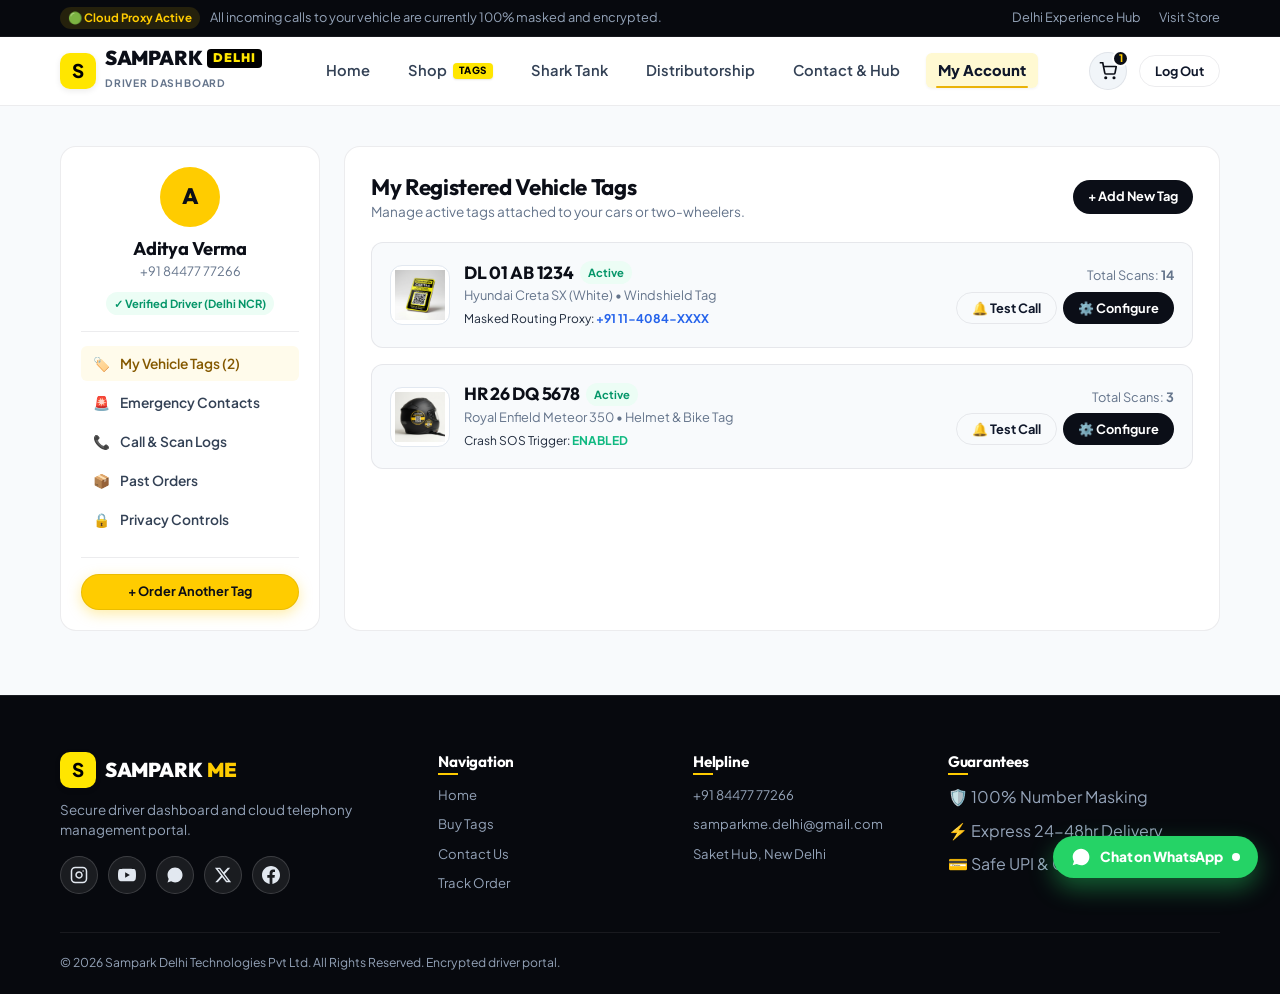
==== account.html @ 49e73c4c "Initial commit" ====
<!DOCTYPE html>
<html lang="en">
<head>
  <meta charset="UTF-8">
  <meta name="viewport" content="width=device-width, initial-scale=1.0">
  <title>Driver Dashboard & Vehicles — Sampark Delhi</title>
  <meta name="description" content="Manage your Sampark Smart Vehicle Tags, emergency SOS contacts, masked call logs, and privacy preferences.">
  <link rel="stylesheet" href="assets/css/style.css">
  <link rel="icon" href="data:image/svg+xml,<svg xmlns='http://www.w3.org/2000/svg' viewBox='0 0 24 24' fill='%23FFCC00'><path d='M12 2L2 7l10 5 10-5-10-5zM2 17l10 5 10-5M2 12l10 5 10-5'/></svg>">
</head>
<body>

  <!-- Top Announcement Bar -->
  <div class="top-announcement">
    <div class="container">
      <div style="display:flex; align-items:center; gap:10px;">
        <span class="top-announcement-pill">🟢 Cloud Proxy Active</span>
        <span>All incoming calls to your vehicle are currently 100% masked and encrypted.</span>
      </div>
      <div class="top-announcement-right">
        <a href="contact.html">Delhi Experience Hub</a>
        <a href="index.html">Visit Store</a>
      </div>
    </div>
  </div>

  <!-- Header -->
  <header class="site-header">
    <div class="container header-container">
      <a href="index.html" class="brand-logo">
        <div class="brand-logo-icon">S</div>
        <div class="brand-logo-text">
          <span class="brand-logo-name">SAMPARK<span class="logo-me-badge">DELHI</span></span>
          <span class="brand-logo-badge">Driver Dashboard</span>
        </div>
      </a>

      <!-- Consistent Navigation Menu -->
            <!-- Desktop Navigation Menu -->
      <nav class="nav-menu">
        <a href="index.html" class="nav-link">Home</a>
        <a href="shop.html" class="nav-link">Shop <span class="nav-tag-badge">TAGS</span></a>
        <a href="shark-tank.html" class="nav-link">Shark Tank</a>
        <a href="distributorship.html" class="nav-link">Distributorship</a>
        <a href="contact.html" class="nav-link">Contact & Hub</a>
        <a href="account.html" class="nav-link active">My Account</a>
      </nav>

      <div class="header-actions">
        <a href="cart.html" class="cart-icon-btn" aria-label="Shopping Cart">
          <svg width="18" height="18" viewBox="0 0 24 24" fill="none" stroke="currentColor" stroke-width="2.2">
            <circle cx="9" cy="21" r="1"></circle><circle cx="20" cy="21" r="1"></circle>
            <path d="M1 1h4l2.68 13.39a2 2 0 0 0 2 1.61h9.72a2 2 0 0 0 2-1.61L23 6H6"></path>
          </svg>
          <span class="cart-counter">0</span>
        </a>
        <button onclick="handleLogout()" class="btn btn-outline btn-sm">Log Out</button>
        <button class="mobile-toggle" aria-label="Open Mobile Menu">
          <span></span><span></span><span></span>
        </button>
      </div>
    </div>
  </header>

  <!-- Mobile Drawer -->
  <div class="mobile-drawer">
    <div class="drawer-content">
      <div class="drawer-header">
        <div class="brand-logo">
          <div class="brand-logo-icon">S</div>
          <div class="brand-logo-text"><span class="brand-logo-name">SAMPARK<span class="logo-me-badge">DELHI</span></span></div>
        </div>
        <button class="drawer-close">&times;</button>
      </div>
            <nav class="drawer-nav">
        <a href="index.html" >🏠 Home</a>
        <a href="shop.html" >🏷️ Shop Smart Tags</a>
        <a href="shark-tank.html" >🦈 Shark Tank Pitch</a>
        <a href="distributorship.html" >🤝 Distributorship (B2B)</a>
        <a href="contact.html" >📍 Contact & Hub</a>
        <a href="track-order.html" >📦 Track Your Order</a>
        <a href="account.html" class="active">👤 My Account & Tags</a>
      </nav>
    </div>
  </div>

  <!-- Dashboard Section -->
  <section class="account-section">
    <div class="container">
      <div class="account-layout-grid">

        <!-- Sidebar Navigation -->
        <aside class="account-sidebar">
          <div class="account-user-card">
            <div class="account-avatar" id="avatar-initial">A</div>
            <h3 style="font-size:1.15rem; color:var(--dark-900); margin-bottom:2px;" id="user-display-name">Aditya Verma</h3>
            <p style="font-size:0.8rem; color:#64748B; margin-bottom:8px;" id="user-display-phone">+91 84477 77266</p>
            <span class="tag-badge-pill tag-badge-active">
              ✓ Verified Driver (Delhi NCR)
            </span>
          </div>

          <div class="account-nav-list">
            <button class="account-nav-item active" onclick="switchDashboardTab('tags', this)">
              <span>🏷️</span> My Vehicle Tags (2)
            </button>
            <button class="account-nav-item" onclick="switchDashboardTab('emergency', this)">
              <span>🚨</span> Emergency Contacts
            </button>
            <button class="account-nav-item" onclick="switchDashboardTab('logs', this)">
              <span>📞</span> Call & Scan Logs
            </button>
            <button class="account-nav-item" onclick="switchDashboardTab('orders', this)">
              <span>📦</span> Past Orders
            </button>
            <button class="account-nav-item" onclick="switchDashboardTab('privacy', this)">
              <span>🔒</span> Privacy Controls
            </button>
          </div>

          <div style="margin-top:20px; padding-top:16px; border-top:1px solid var(--border-light);">
            <a href="shop.html" class="btn btn-primary btn-block btn-sm">
              + Order Another Tag
            </a>
          </div>
        </aside>

        <!-- Main Dashboard Card Area -->
        <div class="account-content-card">

          <!-- TAB 1: REGISTERED VEHICLE TAGS -->
          <div id="tab-tags" class="dashboard-tab-panel">
            <div style="display:flex; justify-content:space-between; align-items:center; margin-bottom:20px; flex-wrap:wrap; gap:10px;">
              <div>
                <h2 style="font-size:1.4rem; color:var(--dark-900);">My Registered Vehicle Tags</h2>
                <p style="font-size:0.85rem; color:var(--text-muted);">Manage active tags attached to your cars or two-wheelers.</p>
              </div>
              <a href="shop.html" class="btn btn-dark btn-sm">+ Add New Tag</a>
            </div>

            <!-- Tag Card 1 -->
            <div style="background:#F8FAFC; border:1px solid var(--border-light); border-radius:var(--radius-md); padding:18px; margin-bottom:16px; display:flex; justify-content:space-between; align-items:center; flex-wrap:wrap; gap:16px;">
              <div style="display:flex; align-items:center; gap:14px;">
                <div style="width:60px; height:60px; background:#FFFFFF; border-radius:var(--radius-md); padding:4px; border:1px solid #E2E8F0; display:flex; align-items:center; justify-content:center;">
                  <img src="assets/images/product-car.jpg" alt="Tag Thumbnail" style="max-height:100%;">
                </div>
                <div>
                  <div style="display:flex; align-items:center; gap:6px;">
                    <h3 style="font-size:1.1rem; color:var(--dark-900); font-family:var(--font-heading);" id="tag-1-plate">DL 01 AB 1234</h3>
                    <span class="tag-badge-pill tag-badge-active">Active</span>
                  </div>
                  <p style="font-size:0.8rem; color:#64748B; margin:2px 0 4px 0;">Hyundai Creta SX (White) • Windshield Tag</p>
                  <div style="font-size:0.75rem; color:#1E293B;">
                    Masked Routing Proxy: <strong style="color:#2563EB;">+91 11-4084-XXXX</strong>
                  </div>
                </div>
              </div>

              <div style="text-align:right;">
                <div style="font-size:0.8rem; color:#64748B; margin-bottom:6px;">Total Scans: <strong>14</strong></div>
                <div style="display:flex; gap:6px;">
                  <button onclick="testMaskedCall('DL 01 AB 1234')" class="btn btn-outline btn-sm">🔔 Test Call</button>
                  <button onclick="editTagMock('DL 01 AB 1234')" class="btn btn-dark btn-sm">⚙️ Configure</button>
                </div>
              </div>
            </div>

            <!-- Tag Card 2 -->
            <div style="background:#F8FAFC; border:1px solid var(--border-light); border-radius:var(--radius-md); padding:18px; display:flex; justify-content:space-between; align-items:center; flex-wrap:wrap; gap:16px;">
              <div style="display:flex; align-items:center; gap:14px;">
                <div style="width:60px; height:60px; background:#FFFFFF; border-radius:var(--radius-md); padding:4px; border:1px solid #E2E8F0; display:flex; align-items:center; justify-content:center;">
                  <img src="assets/images/product-bike.jpg" alt="Tag Thumbnail" style="max-height:100%;">
                </div>
                <div>
                  <div style="display:flex; align-items:center; gap:6px;">
                    <h3 style="font-size:1.1rem; color:var(--dark-900); font-family:var(--font-heading);">HR 26 DQ 5678</h3>
                    <span class="tag-badge-pill tag-badge-active">Active</span>
                  </div>
                  <p style="font-size:0.8rem; color:#64748B; margin:2px 0 4px 0;">Royal Enfield Meteor 350 • Helmet & Bike Tag</p>
                  <div style="font-size:0.75rem; color:#1E293B;">
                    Crash SOS Trigger: <strong style="color:#10B981;">ENABLED</strong>
                  </div>
                </div>
              </div>

              <div style="text-align:right;">
                <div style="font-size:0.8rem; color:#64748B; margin-bottom:6px;">Total Scans: <strong>3</strong></div>
                <div style="display:flex; gap:6px;">
                  <button onclick="testMaskedCall('HR 26 DQ 5678')" class="btn btn-outline btn-sm">🔔 Test Call</button>
                  <button onclick="editTagMock('HR 26 DQ 5678')" class="btn btn-dark btn-sm">⚙️ Configure</button>
                </div>
              </div>
            </div>
          </div>

          <!-- TAB 2: EMERGENCY SOS CONTACTS -->
          <div id="tab-emergency" class="dashboard-tab-panel" style="display:none;">
            <h2 style="font-size:1.4rem; color:var(--dark-900); margin-bottom:4px;">Emergency SOS Broadcast Contacts</h2>
            <p style="font-size:0.85rem; color:var(--text-muted); margin-bottom:20px;">
              When your tag is scanned during roadside emergencies or towing, these contacts will receive instant SMS & WhatsApp alerts.
            </p>

            <form onsubmit="handleSaveEmergency(event)" style="background:#F8FAFC; border:1px solid var(--border-light); border-radius:var(--radius-md); padding:20px;">
              <div class="form-grid-2">
                <div class="form-group">
                  <label>Emergency Contact 1 (Spouse / Parent)</label>
                  <input type="text" class="form-control" value="Sunita Verma (Wife)" required>
                </div>
                <div class="form-group">
                  <label>Mobile Number 1</label>
                  <input type="tel" class="form-control" value="+91 98111 22334" required>
                </div>
              </div>

              <div class="form-grid-2">
                <div class="form-group">
                  <label>Emergency Contact 2 (Sibling / Friend)</label>
                  <input type="text" class="form-control" value="Vikram Verma (Brother)">
                </div>
                <div class="form-group">
                  <label>Mobile Number 2</label>
                  <input type="tel" class="form-control" value="+91 98222 33445">
                </div>
              </div>

              <button type="submit" class="btn btn-primary btn-sm">Save Emergency Contacts</button>
            </form>
          </div>

          <!-- TAB 3: CALL & SCAN LOGS -->
          <div id="tab-logs" class="dashboard-tab-panel" style="display:none;">
            <h2 style="font-size:1.4rem; color:var(--dark-900); margin-bottom:4px;">Live Call & Parking Scan History</h2>
            <p style="font-size:0.85rem; color:var(--text-muted); margin-bottom:20px;">Audit trail of every scan made on your vehicle tags across Delhi NCR.</p>

            <div style="border:1px solid var(--border-light); border-radius:var(--radius-md); overflow-x:auto;">
              <table style="width:100%; min-width:540px; border-collapse:collapse; text-align:left; font-size:0.82rem;">
                <thead style="background:#F1F5F9; color:#475569;">
                  <tr>
                    <th style="padding:12px;">Timestamp</th>
                    <th style="padding:12px;">Vehicle</th>
                    <th style="padding:12px;">Reason</th>
                    <th style="padding:12px;">Call Routing</th>
                    <th style="padding:12px;">Status</th>
                  </tr>
                </thead>
                <tbody>
                  <tr style="border-bottom:1px solid #E2E8F0;">
                    <td style="padding:12px; font-weight:600;">Today, 11:20 AM</td>
                    <td style="padding:12px; font-weight:700; color:#D97706;">DL 01 AB 1234</td>
                    <td style="padding:12px;">Car Double Parked</td>
                    <td style="padding:12px; color:#2563EB;">Masked (1m 12s)</td>
                    <td style="padding:12px;"><span class="tag-badge-pill tag-badge-active">Answered</span></td>
                  </tr>
                  <tr style="border-bottom:1px solid #E2E8F0;">
                    <td style="padding:12px; font-weight:600;">22 Sep, 04:45 PM</td>
                    <td style="padding:12px; font-weight:700; color:#D97706;">DL 01 AB 1234</td>
                    <td style="padding:12px;">Headlights Left On</td>
                    <td style="padding:12px; color:#2563EB;">WhatsApp Alert</td>
                    <td style="padding:12px;"><span class="tag-badge-pill tag-badge-active">Delivered</span></td>
                  </tr>
                  <tr>
                    <td style="padding:12px; font-weight:600;">18 Sep, 02:10 PM</td>
                    <td style="padding:12px; font-weight:700; color:#D97706;">HR 26 DQ 5678</td>
                    <td style="padding:12px;">General Inquiry</td>
                    <td style="padding:12px; color:#2563EB;">Masked (42s)</td>
                    <td style="padding:12px;"><span class="tag-badge-pill tag-badge-active">Answered</span></td>
                  </tr>
                </tbody>
              </table>
            </div>
          </div>

          <!-- TAB 4: PAST ORDERS -->
          <div id="tab-orders" class="dashboard-tab-panel" style="display:none;">
            <h2 style="font-size:1.4rem; color:var(--dark-900); margin-bottom:4px;">Your Tag Orders</h2>
            <p style="font-size:0.85rem; color:var(--text-muted); margin-bottom:20px;">Track shipments and download tax invoices.</p>

            <div style="background:#F8FAFC; border:1px solid var(--border-light); border-radius:var(--radius-md); padding:16px; display:flex; justify-content:space-between; align-items:center; flex-wrap:wrap; gap:12px;">
              <div>
                <span class="tag-badge-pill tag-badge-active">Delivered</span>
                <h4 style="font-size:1rem; color:var(--dark-900); margin:3px 0;">Order #SMP-519284</h4>
                <p style="font-size:0.8rem; color:#64748B; margin-bottom:0;">1 × Sampark Smart Car Tag (DL 01 AB 1234) • Total: ₹199</p>
              </div>
              <div style="display:flex; gap:8px;">
                <a href="track-order.html?orderId=SMP-519284" class="btn btn-outline btn-sm">Track Again</a>
                <button onclick="window.SamparkApp.showToastMessage('Invoice downloading...')" class="btn btn-dark btn-sm">PDF Invoice</button>
              </div>
            </div>
          </div>

          <!-- TAB 5: PRIVACY CONTROLS -->
          <div id="tab-privacy" class="dashboard-tab-panel" style="display:none;">
            <h2 style="font-size:1.4rem; color:var(--dark-900); margin-bottom:4px;">Driver Privacy & Do Not Disturb Controls</h2>
            <p style="font-size:0.85rem; color:var(--text-muted); margin-bottom:20px;">Configure how callers reach you and protect your personal hours.</p>

            <div style="display:flex; flex-direction:column; gap:14px;">
              <div style="display:flex; justify-content:space-between; align-items:center; padding:14px; background:#F8FAFC; border-radius:var(--radius-md); border:1px solid var(--border-light);">
                <div>
                  <strong style="color:var(--dark-900); font-size:0.88rem;">100% Masked Audio Calling</strong>
                  <div style="font-size:0.78rem; color:#64748B;">Route calls through Sampark Delhi virtual proxy number.</div>
                </div>
                <input type="checkbox" checked style="width:18px; height:18px; accent-color:var(--primary);">
              </div>

              <div style="display:flex; justify-content:space-between; align-items:center; padding:14px; background:#F8FAFC; border-radius:var(--radius-md); border:1px solid var(--border-light);">
                <div>
                  <strong style="color:var(--dark-900); font-size:0.88rem;">Instant WhatsApp Push Notifications</strong>
                  <div style="font-size:0.78rem; color:#64748B;">Send WhatsApp text with parking location when tag is scanned.</div>
                </div>
                <input type="checkbox" checked style="width:18px; height:18px; accent-color:var(--primary);">
              </div>

              <div style="display:flex; justify-content:space-between; align-items:center; padding:14px; background:#F8FAFC; border-radius:var(--radius-md); border:1px solid var(--border-light);">
                <div>
                  <strong style="color:var(--dark-900); font-size:0.88rem;">Night Mode DND (11:00 PM – 06:00 AM)</strong>
                  <div style="font-size:0.78rem; color:#64748B;">Only allow Emergency SOS triggers during late night hours.</div>
                </div>
                <input type="checkbox" checked style="width:18px; height:18px; accent-color:var(--primary);">
              </div>
            </div>

            <button onclick="window.SamparkApp.showToastMessage('Privacy preferences updated successfully!')" class="btn btn-primary btn-sm" style="margin-top:16px;">
              Save Privacy Preferences
            </button>
          </div>

        </div>

      </div>
    </div>
  </section>

  <!-- Footer -->
  <footer class="site-footer">
    <div class="container">
      <div class="footer-top-grid">
        <div class="footer-brand">
          <a href="index.html" class="brand-logo" style="margin-bottom: 12px;">
            <div class="brand-logo-icon">S</div>
            <div class="brand-logo-text"><span class="brand-logo-name" style="color: #FFF;">SAMPARK<span style="color:var(--primary);">ME</span></span></div>
          </a>
          <p>Secure driver dashboard and cloud telephony management portal.</p>
          <div class="footer-social-links" style="margin-top:14px;">
            <a href="https://instagram.com" target="_blank" rel="noopener" class="social-btn instagram" aria-label="Instagram">
              <svg viewBox="0 0 24 24" fill="none" stroke="currentColor" stroke-width="2" stroke-linecap="round" stroke-linejoin="round"><rect x="2" y="2" width="20" height="20" rx="5" ry="5"></rect><path d="M16 11.37A4 4 0 1 1 12.63 8 4 4 0 0 1 16 11.37z"></path><line x1="17.5" y1="6.5" x2="17.51" y2="6.5"></line></svg>
            </a>
            <a href="https://youtube.com" target="_blank" rel="noopener" class="social-btn youtube" aria-label="YouTube">
              <svg viewBox="0 0 24 24" fill="currentColor"><path d="M23.498 6.186a3.016 3.016 0 0 0-2.122-2.136C19.505 3.545 12 3.545 12 3.545s-7.505 0-9.377.505A3.017 3.017 0 0 0 .502 6.186C0 8.07 0 12 0 12s0 3.93.502 5.814a3.016 3.016 0 0 0 2.122 2.136c1.871.505 9.376.505 9.376.505s7.505 0 9.377-.505a3.015 3.015 0 0 0 2.122-2.136C24 15.93 24 12 24 12s0-3.93-.502-5.814zM9.545 15.568V8.432L15.818 12l-6.273 3.568z"/></svg>
            </a>
            <a href="https://wa.me/918447777266" target="_blank" rel="noopener" class="social-btn whatsapp" aria-label="WhatsApp">
              <svg viewBox="0 0 24 24" fill="currentColor"><path d="M17.472 14.382c-.301-.15-1.78-.879-2.056-.98-.275-.1-.475-.15-.675.15-.199.3-.774.98-.949 1.18-.175.2-.349.225-.65.075-.301-.15-1.272-.469-2.423-1.496-.895-.798-1.5-1.784-1.675-2.084-.175-.3-.019-.462.131-.611.136-.134.301-.35.451-.525.15-.175.2-.3.3-.5.1-.2.05-.375-.025-.525-.075-.15-.675-1.628-.925-2.228-.243-.585-.49-.505-.675-.515-.175-.01-.375-.01-.575-.01s-.525.075-.8.375c-.275.3-1.05 1.025-1.05 2.5s1.075 2.899 1.225 3.1c.15.2 2.115 3.23 5.124 4.53.716.31 1.275.495 1.71.634.719.229 1.373.197 1.89.12.576-.086 1.78-.727 2.03-1.428.25-.7.25-1.302.175-1.428-.075-.126-.275-.201-.576-.351zM12.04 2C6.516 2 2.028 6.488 2.028 12.012c0 1.954.56 3.784 1.536 5.334L2 22l4.81-1.523c1.488.887 3.226 1.385 5.23 1.385 5.524 0 10.012-4.488 10.012-10.012S17.564 2 12.04 2z"/></svg>
            </a>
            <a href="https://twitter.com" target="_blank" rel="noopener" class="social-btn twitter" aria-label="X (Twitter)">
              <svg viewBox="0 0 24 24" fill="currentColor"><path d="M18.244 2.25h3.308l-7.227 8.26 8.502 11.24H16.17l-5.214-6.817L4.99 21.75H1.68l7.73-8.835L1.254 2.25H8.08l4.713 6.231zm-1.161 17.52h1.833L7.084 4.126H5.117z"/></svg>
            </a>
            <a href="https://facebook.com" target="_blank" rel="noopener" class="social-btn facebook" aria-label="Facebook">
              <svg viewBox="0 0 24 24" fill="currentColor"><path d="M24 12.073c0-6.627-5.373-12-12-12s-12 5.373-12 12c0 5.99 4.388 10.954 10.125 11.854v-8.385H7.078v-3.47h3.047V9.43c0-3.007 1.792-4.669 4.533-4.669 1.312 0 2.686.235 2.686.235v2.953H15.83c-1.491 0-1.956.925-1.956 1.874v2.25h3.328l-.532 3.47h-2.796v8.385C19.612 23.027 24 18.062 24 12.073z"/></svg>
            </a>
          </div>
        </div>
        <div class="footer-col">
          <h4>Navigation</h4>
          <div class="footer-links-list">
            <a href="index.html">Home</a>
            <a href="shop.html">Buy Tags</a>
            <a href="contact.html">Contact Us</a>
            <a href="track-order.html">Track Order</a>
          </div>
        </div>
        <div class="footer-col">
          <h4>Helpline</h4>
          <div class="footer-links-list">
            <a href="tel:+918447777266">+91 84477 77266</a>
            <a href="mailto:samparkme.delhi@gmail.com">samparkme.delhi@gmail.com</a>
            <a href="contact.html">Saket Hub, New Delhi</a>
          </div>
        </div>
        <div class="footer-col">
          <h4>Guarantees</h4>
          <div class="footer-links-list">
            <span>🛡️ 100% Number Masking</span>
            <span>⚡ Express 24-48hr Delivery</span>
            <span>💳 Safe UPI & Card Payments</span>
          </div>
        </div>
      </div>
      <div class="footer-bottom-bar">
        <div>© 2026 Sampark Delhi Technologies Pvt Ltd. All Rights Reserved. Encrypted driver portal.</div>
      </div>
    </div>
  </footer>

    <!-- Fixed Floating Chat on WhatsApp Widget -->
  <a href="https://wa.me/918447777266?text=Hello%20Sampark%20Delhi%2C%20I%20need%20help%20with%20my%20order"
     target="_blank" rel="noopener noreferrer" class="floating-whatsapp" id="floating-whatsapp-btn" aria-label="Chat on WhatsApp">
    <svg viewBox="0 0 24 24"><path d="M12.04 2C6.516 2 2.028 6.488 2.028 12.012c0 1.954.56 3.784 1.536 5.334L2 22l4.81-1.523c1.488.887 3.226 1.385 5.23 1.385 5.524 0 10.012-4.488 10.012-10.012S17.564 2 12.04 2zm5.432 12.382c-.301-.15-1.78-.879-2.056-.98-.275-.1-.475-.15-.675.15-.199.3-.774.98-.949 1.18-.175.2-.349.225-.65.075-.301-.15-1.272-.469-2.423-1.496-.895-.798-1.5-1.784-1.675-2.084-.175-.3-.019-.462.131-.611.136-.134.301-.35.451-.525.15-.175.2-.3.3-.5.1-.2.05-.375-.025-.525-.075-.15-.675-1.628-.925-2.228-.243-.585-.49-.505-.675-.515-.175-.01-.375-.01-.575-.01s-.525.075-.8.375c-.275.3-1.05 1.025-1.05 2.5s1.075 2.899 1.225 3.1c.15.2 2.115 3.23 5.124 4.53.716.31 1.275.495 1.71.634.719.229 1.373.197 1.89.12.576-.086 1.78-.727 2.03-1.428.25-.7.25-1.302.175-1.428-.075-.126-.275-.201-.576-.351z"/></svg>
    <span class="whatsapp-text">Chat on WhatsApp</span>
    <span class="whatsapp-pulse"></span>
  </a>

  <div class="toast-container"></div>
  <script src="assets/js/main.js"></script>

  <script>
    function switchDashboardTab(tabId, btn) {
      document.querySelectorAll('.dashboard-tab-panel').forEach(p => p.style.display = 'none');
      document.querySelectorAll('.account-nav-item').forEach(b => b.classList.remove('active'));

      const target = document.getElementById(`tab-${tabId}`);
      if (target) target.style.display = 'block';
      if (btn) btn.classList.add('active');
    }

    function testMaskedCall(plate) {
      window.SamparkApp.showToastMessage(`📞 Initiating test masked proxy call for ${plate}...`);
    }

    function editTagMock(plate) {
      window.SamparkApp.showToastMessage(`⚙️ Opened settings for ${plate}`);
    }

    function handleSaveEmergency(e) {
      e.preventDefault();
      window.SamparkApp.showToastMessage('Emergency SOS contacts updated!');
    }

    function handleLogout() {
      localStorage.removeItem('sampark_user');
      window.SamparkApp.showToastMessage('Logged out successfully. Redirecting to Login...');
      setTimeout(() => window.location.href = 'login.html', 800);
    }

    document.addEventListener('DOMContentLoaded', () => {
      const user = JSON.parse(localStorage.getItem('sampark_user') || 'null');
      if (user) {
        if (user.name) {
          document.getElementById('user-display-name').textContent = user.name;
          document.getElementById('avatar-initial').textContent = user.name.charAt(0).toUpperCase();
        }
        if (user.phone) {
          document.getElementById('user-display-phone').textContent = user.phone;
        }
        if (user.vehicle) {
          const p = document.getElementById('tag-1-plate');
          if (p) p.textContent = user.vehicle;
        }
      }
    });
  </script>
</body>
</html>
---- assets/css/style.css ----
/* ==========================================================================
   SAMPARK ME DELHI - ULTRA-PREMIUM REFINED DESIGN SYSTEM & STYLESHEET
   100% Responsive, Dual-Direction Marquee, Crisp Mobile Header & White Auth
   ========================================================================== */

@import url('https://fonts.googleapis.com/css2?family=Outfit:wght@400;500;600;700;800;900&family=Plus+Jakarta+Sans:wght@300;400;500;600;700;800&display=swap');

:root {
  /* Brand Colors */
  --primary: #FFCC00;
  --primary-hover: #EAB308;
  --primary-light: #FFFBEB;
  --primary-glow: rgba(255, 204, 0, 0.28);

  --dark-950: #07090E;
  --dark-900: #0B0E17;
  --dark-800: #131826;
  --dark-700: #1E2638;
  --dark-600: #2B354C;

  --light-bg: #F8FAFC;
  --light-card: #FFFFFF;
  --light-subtle: #F1F5F9;

  --text-main: #0F172A;
  --text-muted: #64748B;
  --text-light: #94A3B8;
  --text-white: #FFFFFF;

  --accent-green: #10B981;
  --accent-green-bg: #ECFDF5;
  --accent-red: #EF4444;
  --accent-blue: #2563EB;

  /* Borders & Shadows */
  --border-light: rgba(15, 23, 42, 0.08);
  --border-dark: rgba(255, 255, 255, 0.09);
  --border-accent: rgba(255, 204, 0, 0.35);

  --shadow-sm: 0 1px 3px rgba(15, 23, 42, 0.06), 0 1px 2px rgba(15, 23, 42, 0.04);
  --shadow-md: 0 4px 16px -2px rgba(15, 23, 42, 0.08);
  --shadow-lg: 0 12px 28px -4px rgba(15, 23, 42, 0.1);
  --shadow-xl: 0 20px 40px -6px rgba(15, 23, 42, 0.14);

  /* Radius */
  --radius-sm: 6px;
  --radius-md: 12px;
  --radius-lg: 16px;
  --radius-xl: 22px;
  --radius-pill: 9999px;

  --font-heading: 'Outfit', -apple-system, BlinkMacSystemFont, sans-serif;
  --font-body: 'Plus Jakarta Sans', -apple-system, BlinkMacSystemFont, sans-serif;
}

/* Base Reset */
*,
*::before,
*::after {
  margin: 0;
  padding: 0;
  box-sizing: border-box;
}

html {
  scroll-behavior: smooth;
  font-size: 16px;
  -webkit-text-size-adjust: 100%;
}

body {
  font-family: var(--font-body);
  background-color: var(--light-bg);
  color: var(--text-main);
  line-height: 1.55;
  overflow-x: hidden;
  -webkit-font-smoothing: antialiased;
}

img {
  max-width: 100%;
  height: auto;
  display: block;
}

a {
  text-decoration: none;
  color: inherit;
  transition: all 0.2s ease;
}

button,
input,
select,
textarea {
  font-family: inherit;
  font-size: inherit;
  border: none;
  outline: none;
}

button {
  cursor: pointer;
  background: none;
}

/* Layout Containers */
.container {
  width: 100%;
  max-width: 1200px;
  margin: 0 auto;
  padding: 0 20px;
}

/* Typography */
h1,
h2,
h3,
h4,
h5,
h6 {
  font-family: var(--font-heading);
  font-weight: 700;
  line-height: 1.25;
  color: var(--text-main);
  letter-spacing: -0.015em;
}

/* Ensure headings on dark backgrounds are always crisp white */
.shop-hero h1,
.shop-hero h2,
.shop-hero h3,
.shark-hero-header h1,
.shark-hero-header h2,
.shark-hero-header h3,
.hero-slider-section h1,
.hero-slider-section h2,
.hero-slider-section h3,
.site-footer h1,
.site-footer h2,
.site-footer h3,
.site-footer h4,
.dark-section h1,
.dark-section h2,
.dark-section h3 {
  color: #FFFFFF !important;
}

.shop-hero p,
.shark-hero-header p,
.hero-slider-section p {
  color: #CBD5E1 !important;
}

.section-tag {
  display: inline-flex;
  align-items: center;
  gap: 6px;
  background: var(--primary-light);
  color: #855900;
  font-size: 0.78rem;
  font-weight: 700;
  letter-spacing: 0.04em;
  text-transform: uppercase;
  padding: 4px 12px;
  border-radius: var(--radius-pill);
  border: 1px solid rgba(255, 204, 0, 0.4);
  margin-bottom: 12px;
}

.section-tag.dark {
  background: rgba(255, 204, 0, 0.12);
  color: var(--primary);
  border-color: rgba(255, 204, 0, 0.3);
}

.section-header {
  text-align: center;
  max-width: 680px;
  margin: 0 auto 38px auto;
}

.section-header h2 {
  font-size: clamp(1.75rem, 2.8vw, 2.35rem);
  font-weight: 800;
  margin-bottom: 10px;
}

.section-header p {
  color: var(--text-muted);
  font-size: 0.98rem;
  line-height: 1.55;
}

/* Buttons */
.btn {
  display: inline-flex;
  align-items: center;
  justify-content: center;
  gap: 8px;
  padding: 11px 22px;
  font-weight: 700;
  font-size: 0.9rem;
  border-radius: var(--radius-pill);
  transition: all 0.2s ease;
  white-space: nowrap;
}

.btn-primary {
  background: var(--primary);
  color: #0B0E17;
  border: 1px solid rgba(0, 0, 0, 0.08);
  box-shadow: 0 4px 14px rgba(255, 204, 0, 0.35);
}

.btn-primary:hover {
  background: var(--primary-hover);
  transform: translateY(-2px);
  box-shadow: 0 6px 18px rgba(255, 204, 0, 0.5);
}

.btn-dark {
  background: var(--dark-900);
  color: #FFFFFF;
}

.btn-dark:hover {
  background: var(--dark-800);
  transform: translateY(-2px);
}

.btn-outline {
  background: transparent;
  color: var(--text-main);
  border: 1.5px solid var(--border-light);
}

.btn-outline:hover {
  border-color: var(--text-main);
  background: rgba(0, 0, 0, 0.04);
}

.btn-outline-white {
  background: rgba(255, 255, 255, 0.08);
  color: #FFFFFF;
  border: 1.5px solid rgba(255, 255, 255, 0.25);
  backdrop-filter: blur(8px);
}

.btn-outline-white:hover {
  background: rgba(255, 255, 255, 0.16);
  border-color: #FFFFFF;
}

.btn-sm {
  padding: 7px 15px;
  font-size: 0.8rem;
}

.btn-lg {
  padding: 13px 28px;
  font-size: 0.98rem;
}

.btn-block {
  width: 100%;
}

/* ==========================================================================
   TOP ANNOUNCEMENT BAR
   ========================================================================== */
.top-announcement {
  background: var(--dark-950);
  color: #94A3B8;
  font-size: 0.8rem;
  padding: 7px 16px;
  border-bottom: 1px solid rgba(255, 255, 255, 0.06);
}

.top-announcement .container {
  display: flex;
  align-items: center;
  justify-content: space-between;
}

.top-announcement-pill {
  display: inline-flex;
  align-items: center;
  gap: 5px;
  background: rgba(255, 204, 0, 0.12);
  color: var(--primary);
  font-weight: 700;
  padding: 2px 8px;
  border-radius: var(--radius-pill);
  font-size: 0.72rem;
}

.top-announcement-right {
  display: flex;
  align-items: center;
  gap: 18px;
}

.top-announcement-right a:hover {
  color: var(--primary);
}

/* ==========================================================================
   SITE HEADER & NAVIGATION
   ========================================================================== */
.site-header {
  position: sticky;
  top: 0;
  z-index: 1000;
  background: rgba(255, 255, 255, 0.96);
  backdrop-filter: blur(14px);
  -webkit-backdrop-filter: blur(14px);
  border-bottom: 1px solid var(--border-light);
}

.header-container {
  display: flex;
  align-items: center;
  justify-content: space-between;
  height: 68px;
}

.brand-logo {
  display: flex;
  align-items: center;
  gap: 9px;
  flex-shrink: 0;
}

.brand-logo-icon {
  width: 36px;
  height: 36px;
  background: #FFE600;
  border: none;
  border-radius: 10px;
  display: flex;
  align-items: center;
  justify-content: center;
  color: #000000;
  font-weight: 900;
  font-size: 1.18rem;
  box-shadow: 0 2px 6px rgba(0, 0, 0, 0.08);
  transition: transform 0.2s ease;
}

.brand-logo:hover .brand-logo-icon {
  transform: scale(1.06);
}

.brand-logo-name {
  font-family: var(--font-heading);
  font-size: 1.25rem;
  font-weight: 900;
  color: var(--dark-900);
  line-height: 1.1;
  letter-spacing: -0.02em;
  display: flex;
  align-items: center;
  gap: 5px;
}

.brand-logo-name .logo-me-badge {
  background: #000000;
  color: #FFE600;
  font-size: 0.62em;
  font-weight: 900;
  letter-spacing: 0.08em;
  text-transform: uppercase;
  padding: 2px 6px;
  border-radius: 4px;
  line-height: 1.2;
}

footer .brand-logo-name .logo-me-badge,
.footer-brand .logo-me-badge {
  background: rgba(255, 255, 255, 0.15);
  color: #FFE600;
}

.brand-logo-badge {
  font-size: 0.64rem;
  font-weight: 700;
  letter-spacing: 0.08em;
  text-transform: uppercase;
  color: var(--text-muted);
}

/* Nav Menu */
.nav-menu {
  display: flex;
  align-items: center;
  gap: 14px;
}

.nav-link {
  font-size: 0.92rem;
  font-weight: 600;
  color: #334155;
  padding: 6px 12px;
  border-radius: 6px;
  position: relative;
  transition: all 0.2s ease;
  display: inline-flex;
  align-items: center;
  gap: 6px;
  text-decoration: none;
}

.nav-link:hover {
  color: #0F172A;
  background: rgba(15, 23, 42, 0.05);
}

.nav-link.active {
  color: #0F172A;
  font-weight: 800;
  background: #FFF9D2;
  box-shadow: 0 1px 3px rgba(0, 0, 0, 0.05);
}

.nav-link.active::after {
  content: '';
  position: absolute;
  bottom: 0;
  left: 10px;
  right: 10px;
  height: 2.5px;
  background: #EAB308;
  border-radius: 2px;
}

.nav-tag-badge {
  font-size: 0.62rem;
  font-weight: 900;
  letter-spacing: 0.05em;
  background: #FFE600;
  color: #000000;
  padding: 2px 6px;
  border-radius: 4px;
  box-shadow: 0 1px 2px rgba(0, 0, 0, 0.1);
  display: inline-block;
  line-height: 1.2;
}

.header-actions {
  display: flex;
  align-items: center;
  gap: 12px;
  flex-shrink: 0;
}

.cart-icon-btn {
  position: relative;
  width: 38px;
  height: 38px;
  border-radius: 50%;
  background: var(--light-subtle);
  border: 1px solid var(--border-light);
  display: flex;
  align-items: center;
  justify-content: center;
  color: var(--dark-900);
  transition: all 0.2s ease;
  flex-shrink: 0;
}

.cart-icon-btn:hover {
  background: #E2E8F0;
  transform: translateY(-1px);
}

.cart-counter {
  position: absolute;
  top: -3px;
  right: -3px;
  background: var(--dark-900);
  color: var(--primary);
  font-size: 0.65rem;
  font-weight: 800;
  width: 17px;
  height: 17px;
  border-radius: 50%;
  display: flex;
  align-items: center;
  justify-content: center;
  border: 2px solid #FFFFFF;
}

.header-cta-btn {
  background: var(--primary);
  color: var(--dark-900);
  font-weight: 800;
  font-size: 0.82rem;
  padding: 8px 16px;
  border-radius: var(--radius-pill);
  box-shadow: 0 3px 10px rgba(255, 204, 0, 0.35);
  display: inline-flex;
  align-items: center;
  gap: 6px;
  white-space: nowrap;
}

.header-cta-btn:hover {
  background: var(--primary-hover);
  transform: translateY(-1px);
}

.mobile-toggle {
  display: none;
  width: 38px;
  height: 38px;
  border-radius: 9px;
  background: var(--light-subtle);
  border: 1px solid var(--border-light);
  align-items: center;
  justify-content: center;
  flex-direction: column;
  gap: 4px;
  flex-shrink: 0;
}

.mobile-toggle span {
  width: 18px;
  height: 2px;
  background: var(--dark-900);
  border-radius: 2px;
}

/* Mobile Drawer */
.mobile-drawer {
  position: fixed;
  inset: 0;
  background: rgba(7, 9, 14, 0.7);
  backdrop-filter: blur(8px);
  z-index: 2000;
  opacity: 0;
  visibility: hidden;
  transition: all 0.25s ease;
}

.mobile-drawer.open {
  opacity: 1;
  visibility: visible;
}

.drawer-content {
  position: absolute;
  top: 0;
  right: 0;
  width: 82%;
  max-width: 320px;
  height: 100%;
  background: #FFFFFF;
  display: flex;
  flex-direction: column;
  padding: 22px;
  transform: translateX(100%);
  transition: transform 0.3s cubic-bezier(0.16, 1, 0.3, 1);
  overflow-y: auto;
}

.mobile-drawer.open .drawer-content {
  transform: translateX(0);
}

.drawer-header {
  display: flex;
  align-items: center;
  justify-content: space-between;
  padding-bottom: 16px;
  border-bottom: 1px solid var(--border-light);
  margin-bottom: 16px;
}

.drawer-close {
  width: 34px;
  height: 34px;
  border-radius: 50%;
  background: var(--light-subtle);
  display: flex;
  align-items: center;
  justify-content: center;
  font-size: 1.15rem;
}

.drawer-nav {
  display: flex;
  flex-direction: column;
  gap: 8px;
  margin-bottom: 24px;
}

.drawer-nav a {
  display: flex;
  align-items: center;
  justify-content: space-between;
  padding: 12px 14px;
  font-size: 0.95rem;
  font-weight: 600;
  color: var(--dark-900);
  border-radius: var(--radius-sm);
  border-left: 4px solid transparent;
  transition: all 0.2s ease;
}

.drawer-nav a:hover {
  background: var(--light-subtle);
}

.drawer-nav a.active {
  background: #FFF9D2;
  color: #854D0E;
  font-weight: 800;
  border-left: 4px solid #FFCC00;
}

/* ==========================================================================
   HERO AUTO-SLIDER SECTION (NO VERTICAL CLIPPING)
   ========================================================================== */
.hero-slider-section {
  position: relative;
  background: #0B1120;
  color: #FFFFFF;
  overflow: hidden;
}

.hero-slider-section::before {
  content: '';
  position: absolute;
  top: -100px;
  right: -50px;
  width: 650px;
  height: 650px;
  background: radial-gradient(circle, rgba(255, 230, 0, 0.12) 0%, rgba(255, 204, 0, 0) 70%);
  pointer-events: none;
  z-index: 2;
}

.slider-container {
  position: relative;
  width: 100%;
  min-height: 580px;
  display: grid;
}

.slide {
  grid-area: 1 / 1;
  opacity: 0;
  visibility: hidden;
  pointer-events: none;
  transition: opacity 0.6s ease-in-out, visibility 0.6s ease-in-out;
  display: flex;
  align-items: center;
  padding: 50px 0 70px 0;
  width: 100%;
  position: relative;
}

.slide.active {
  opacity: 1;
  visibility: visible;
  pointer-events: auto;
  z-index: 2;
}

.slide-bg-overlay {
  position: absolute;
  inset: 0;
  z-index: 1;
  background: linear-gradient(90deg, rgba(11, 17, 32, 0.82) 0%, rgba(11, 17, 32, 0.55) 55%, rgba(11, 17, 32, 0.20) 100%);
}

.slide-bg-image {
  position: absolute;
  inset: 0;
  width: 100%;
  height: 100%;
  object-fit: cover;
  object-position: center;
}

.slide-content-wrapper {
  position: relative;
  z-index: 3;
  display: grid;
  grid-template-columns: 1.15fr 0.85fr;
  align-items: center;
  gap: 36px;
}

.slide-content {
  max-width: 600px;
}

.slide-content h1 {
  font-size: clamp(1.85rem, 3.3vw, 2.9rem);
  font-weight: 800;
  color: #FFFFFF;
  line-height: 1.18;
  margin-bottom: 14px;
  letter-spacing: -0.02em;
}

.slide-content h1 span.highlight {
  color: var(--primary);
  text-shadow: 0 0 20px rgba(255, 204, 0, 0.35);
}

.slide-desc {
  font-size: 0.98rem;
  color: #CBD5E1;
  line-height: 1.6;
  margin-bottom: 22px;
}

.slide-cta-row {
  display: flex;
  flex-wrap: wrap;
  align-items: center;
  gap: 12px;
  margin-bottom: 22px;
}

.slide-trust-row {
  display: flex;
  flex-wrap: wrap;
  gap: 18px;
  border-top: 1px solid rgba(255, 255, 255, 0.1);
  padding-top: 18px;
}

.trust-item {
  display: flex;
  align-items: center;
  gap: 8px;
  font-size: 0.82rem;
  color: #94A3B8;
  font-weight: 600;
}

.trust-item-icon {
  width: 22px;
  height: 22px;
  border-radius: 50%;
  background: rgba(255, 204, 0, 0.15);
  color: var(--primary);
  display: flex;
  align-items: center;
  justify-content: center;
  font-size: 0.75rem;
}

/* Slide Right Interactive Preview Card */
.slide-visual-card {
  background: rgba(255, 255, 255, 0.98);
  border: 1px solid rgba(255, 255, 255, 0.5);
  border-radius: var(--radius-xl);
  padding: 22px;
  box-shadow: 0 25px 60px rgba(0, 0, 0, 0.35);
  color: #0F172A;
}

.visual-card-badge {
  display: inline-flex;
  align-items: center;
  gap: 6px;
  background: #ECFDF5;
  color: #059669;
  font-size: 0.72rem;
  font-weight: 800;
  padding: 4px 12px;
  border-radius: var(--radius-pill);
  margin-bottom: 14px;
  border: 1px solid #A7F3D0;
}

.visual-mockup-wrapper {
  border-radius: var(--radius-md);
  overflow: hidden;
  border: 1px solid #E2E8F0;
  background: #F8FAFC;
  display: flex;
  align-items: center;
  justify-content: center;
  height: 270px;
  padding: 10px;
}

.visual-mockup-wrapper img {
  max-width: 100%;
  max-height: 250px;
  width: auto;
  height: auto;
  object-fit: contain;
  display: block;
  border-radius: 8px;
}

.visual-mockup-wrapper img.cover-fit {
  width: 100%;
  height: 100%;
  max-height: 100%;
  object-fit: cover;
}

.visual-card-stats {
  display: grid;
  grid-template-columns: repeat(3, 1fr);
  gap: 8px;
  margin-top: 14px;
}

.visual-stat-item {
  background: #F1F5F9;
  border: 1px solid #E2E8F0;
  padding: 9px 6px;
  border-radius: var(--radius-md);
  text-align: center;
}

.visual-stat-number {
  font-family: var(--font-heading);
  font-size: 1.1rem;
  font-weight: 800;
  color: #0F172A;
  line-height: 1.1;
}

.visual-stat-label {
  font-size: 0.65rem;
  color: #64748B;
  font-weight: 700;
  text-transform: uppercase;
  letter-spacing: 0.04em;
  margin-top: 4px;
}

/* Slider Controls */
.slider-nav-arrows {
  position: absolute;
  bottom: 22px;
  right: 24px;
  display: flex;
  align-items: center;
  gap: 8px;
  z-index: 10;
}

.slider-arrow {
  width: 36px;
  height: 36px;
  border-radius: 50%;
  background: rgba(255, 255, 255, 0.08);
  border: 1px solid rgba(255, 255, 255, 0.18);
  color: #FFFFFF;
  display: flex;
  align-items: center;
  justify-content: center;
  font-size: 0.95rem;
  backdrop-filter: blur(6px);
  transition: all 0.2s ease;
}

.slider-arrow:hover {
  background: var(--primary);
  color: var(--dark-900);
}

.slider-dots {
  position: absolute;
  bottom: 26px;
  left: 50%;
  transform: translateX(-50%);
  display: flex;
  align-items: center;
  gap: 8px;
  z-index: 10;
}

.slider-dot {
  width: 9px;
  height: 9px;
  border-radius: 50%;
  background: rgba(255, 255, 255, 0.25);
  transition: all 0.25s ease;
  cursor: pointer;
}

.slider-dot.active {
  width: 26px;
  border-radius: 8px;
  background: var(--primary);
}

/* Feature Trust Strip */
.feature-strip {
  background: #FFFFFF;
  border-bottom: 1px solid var(--border-light);
  padding: 20px 0;
  box-shadow: var(--shadow-sm);
}

.strip-grid {
  display: grid;
  grid-template-columns: repeat(4, 1fr);
  gap: 16px;
}

.strip-card {
  display: flex;
  align-items: center;
  gap: 12px;
}

.strip-icon {
  width: 42px;
  height: 42px;
  min-width: 42px;
  border-radius: var(--radius-md);
  background: var(--primary-light);
  border: 1px solid rgba(255, 204, 0, 0.3);
  display: flex;
  align-items: center;
  justify-content: center;
  color: #855900;
  font-size: 1.2rem;
}

.strip-info h4 {
  font-size: 0.9rem;
  font-weight: 700;
  color: var(--dark-900);
  margin-bottom: 2px;
}

.strip-info p {
  font-size: 0.76rem;
  color: var(--text-muted);
  line-height: 1.35;
}

/* ==========================================================================
   PRODUCT CARDS (COMPACT & PROPORTIONAL)
   ========================================================================== */
.products-section {
  padding: 64px 0;
  background: var(--light-bg);
}

.products-grid {
  display: grid;
  grid-template-columns: repeat(3, 1fr);
  gap: 20px;
}

.product-card {
  background: #FFFFFF;
  border-radius: var(--radius-lg);
  border: 1px solid var(--border-light);
  overflow: hidden;
  transition: all 0.25s ease;
  display: flex;
  flex-direction: column;
  box-shadow: var(--shadow-sm);
  position: relative;
}

.product-card:hover {
  transform: translateY(-4px);
  box-shadow: var(--shadow-lg);
  border-color: rgba(255, 204, 0, 0.4);
}

.product-badge-float {
  position: absolute;
  top: 12px;
  left: 12px;
  z-index: 5;
  background: var(--dark-900);
  color: var(--primary);
  font-size: 0.68rem;
  font-weight: 800;
  padding: 3px 8px;
  border-radius: var(--radius-pill);
  border: 1px solid rgba(255, 204, 0, 0.35);
  letter-spacing: 0.03em;
  text-transform: uppercase;
}

.product-badge-discount {
  position: absolute;
  top: 12px;
  right: 12px;
  z-index: 5;
  background: #DC2626;
  color: #FFFFFF;
  font-size: 0.68rem;
  font-weight: 800;
  padding: 3px 7px;
  border-radius: var(--radius-pill);
}

.product-img-wrapper {
  background: #0B0E17;
  padding: 0;
  display: block;
  position: relative;
  overflow: hidden;
  width: 100%;
  height: 200px;
  border-bottom: 1px solid var(--border-light);
}

.product-img-wrapper img {
  width: 100%;
  height: 100%;
  object-fit: cover;
  object-position: center;
  transition: transform 0.4s ease;
  display: block;
}

.product-card:hover .product-img-wrapper img {
  transform: scale(1.04);
}

.product-details {
  padding: 16px;
  display: flex;
  flex-direction: column;
  flex-grow: 1;
}

.product-rating {
  display: flex;
  align-items: center;
  gap: 4px;
  font-size: 0.78rem;
  margin-bottom: 6px;
}

.rating-stars {
  color: #F59E0B;
}

.rating-count {
  color: var(--text-muted);
  font-weight: 600;
  font-size: 0.74rem;
}

.product-title {
  font-size: 1.1rem;
  font-weight: 700;
  color: var(--dark-900);
  margin-bottom: 5px;
  line-height: 1.25;
}

.product-snippet {
  font-size: 0.8rem;
  color: var(--text-muted);
  margin-bottom: 10px;
  line-height: 1.4;
}

.product-features-list {
  display: flex;
  flex-direction: column;
  gap: 5px;
  margin-bottom: 12px;
  border-top: 1px dashed var(--border-light);
  padding-top: 10px;
}

.product-feature-item {
  display: flex;
  align-items: center;
  gap: 6px;
  font-size: 0.76rem;
  color: #334155;
  font-weight: 600;
}

.product-feature-item svg {
  color: var(--accent-green);
  flex-shrink: 0;
}

.product-pricing-row {
  display: flex;
  align-items: baseline;
  gap: 8px;
  margin-bottom: 12px;
  margin-top: auto;
}

.price-current {
  font-family: var(--font-heading);
  font-size: 1.4rem;
  font-weight: 800;
  color: var(--dark-900);
}

.price-original {
  font-size: 0.88rem;
  color: var(--text-light);
  text-decoration: line-through;
  font-weight: 600;
}

.price-save {
  font-size: 0.72rem;
  font-weight: 700;
  color: var(--accent-green);
  background: var(--accent-green-bg);
  padding: 2px 6px;
  border-radius: var(--radius-pill);
}

.product-action-row {
  display: grid;
  grid-template-columns: 1fr 1.2fr;
  gap: 8px;
}

/* ==========================================================================
   HOW IT WORKS & PRIVACY ARCHITECTURE
   ========================================================================== */
.how-it-works-section {
  padding: 64px 0;
  background: #FFFFFF;
}

.steps-grid {
  display: grid;
  grid-template-columns: repeat(3, 1fr);
  gap: 18px;
  margin-bottom: 40px;
}

.step-card {
  background: var(--light-bg);
  border-radius: var(--radius-lg);
  padding: 22px 18px;
  border: 1px solid var(--border-light);
  transition: all 0.2s ease;
  position: relative;
}

.step-card:hover {
  transform: translateY(-3px);
  border-color: rgba(255, 204, 0, 0.4);
  box-shadow: var(--shadow-md);
  background: #FFFFFF;
}

.step-number-badge {
  width: 38px;
  height: 38px;
  border-radius: 9px;
  background: var(--primary);
  color: var(--dark-900);
  font-family: var(--font-heading);
  font-size: 1.1rem;
  font-weight: 800;
  display: flex;
  align-items: center;
  justify-content: center;
  margin-bottom: 14px;
}

.step-card h3 {
  font-size: 1.1rem;
  font-weight: 700;
  color: var(--dark-900);
  margin-bottom: 6px;
}

.step-card p {
  font-size: 0.84rem;
  color: var(--text-muted);
  line-height: 1.45;
}

.privacy-explainer-card {
  background: var(--dark-900);
  border-radius: var(--radius-xl);
  padding: 36px;
  color: #FFFFFF;
  border: 1px solid rgba(255, 255, 255, 0.1);
  box-shadow: var(--shadow-xl);
}

.privacy-explainer-grid {
  display: grid;
  grid-template-columns: 1fr 1fr;
  align-items: center;
  gap: 36px;
}

.privacy-step-flow {
  display: flex;
  flex-direction: column;
  gap: 14px;
  margin: 18px 0 24px 0;
}

.privacy-flow-item {
  display: flex;
  align-items: flex-start;
  gap: 12px;
}

.flow-icon-circle {
  width: 30px;
  height: 30px;
  border-radius: 50%;
  background: rgba(255, 204, 0, 0.15);
  color: var(--primary);
  font-weight: 800;
  font-size: 0.82rem;
  display: flex;
  align-items: center;
  justify-content: center;
  flex-shrink: 0;
  margin-top: 2px;
}

.flow-content h5 {
  color: #FFFFFF;
  font-size: 0.92rem;
  margin-bottom: 2px;
}

.flow-content p {
  color: #94A3B8;
  font-size: 0.8rem;
  line-height: 1.4;
  margin-bottom: 0;
}

.privacy-visual-frame {
  border-radius: var(--radius-lg);
  overflow: hidden;
  border: 1px solid rgba(255, 255, 255, 0.15);
}

.privacy-visual-frame img {
  width: 100%;
  height: 300px;
  object-fit: cover;
}

/* ==========================================================================
   INTERACTIVE SCAN SIMULATOR WIDGET (NEW INNOVATIVE FEATURE)
   ========================================================================== */
.simulator-section {
  padding: 64px 0;
  background: linear-gradient(180deg, #F8FAFC 0%, #FFFFFF 100%);
  border-top: 1px solid var(--border-light);
  border-bottom: 1px solid var(--border-light);
}

.simulator-box {
  background: #FFFFFF;
  border: 1.5px solid var(--border-light);
  border-radius: var(--radius-xl);
  padding: 36px;
  box-shadow: var(--shadow-lg);
  display: grid;
  grid-template-columns: 1fr 1fr;
  gap: 36px;
  align-items: center;
}

.sim-phone-screen {
  background: #0B0E17;
  border: 4px solid #1E293B;
  border-radius: 30px;
  padding: 24px;
  color: #FFFFFF;
  box-shadow: 0 16px 36px rgba(0, 0, 0, 0.4);
  max-width: 340px;
  margin: 0 auto;
}

.sim-phone-notch {
  width: 70px;
  height: 6px;
  background: #334155;
  border-radius: 4px;
  margin: 0 auto 16px auto;
}

/* ==========================================================================
   DUAL INFINITE MOVING MARQUEE REVIEWS (OPPOSITE DIRECTIONS)
   ========================================================================== */
.marquee-reviews-section {
  padding: 80px 0;
  background: #FFFFFF;
  overflow: hidden;
  position: relative;
}

/* Luxurious Edge Gradient Masks */
.marquee-reviews-section::before,
.marquee-reviews-section::after {
  content: '';
  position: absolute;
  top: 0;
  bottom: 0;
  width: 160px;
  z-index: 5;
  pointer-events: none;
}

.marquee-reviews-section::before {
  left: 0;
  background: linear-gradient(to right, #FFFFFF 25%, rgba(255, 255, 255, 0));
}

.marquee-reviews-section::after {
  right: 0;
  background: linear-gradient(to left, #FFFFFF 25%, rgba(255, 255, 255, 0));
}

.marquee-container {
  display: flex;
  flex-direction: column;
  gap: 24px;
  margin-top: 40px;
  width: 100%;
  overflow: hidden;
}

.marquee-row {
  display: flex;
  overflow: hidden;
  user-select: none;
  position: relative;
  width: 100%;
}

.marquee-track {
  display: flex;
  width: max-content;
  gap: 22px;
  flex-shrink: 0;
  will-change: transform;
}

/* Row 1: Auto-slide continuous LEFT */
.marquee-left {
  animation: scroll-left 40s linear infinite;
}

/* Row 2: Auto-slide continuous RIGHT */
.marquee-right {
  animation: scroll-right 40s linear infinite;
}

.marquee-row:hover .marquee-track {
  animation-play-state: paused;
}

@keyframes scroll-left {
  0% {
    transform: translateX(0);
  }

  100% {
    transform: translateX(-50%);
  }
}

@keyframes scroll-right {
  0% {
    transform: translateX(-50%);
  }

  100% {
    transform: translateX(0);
  }
}

.marquee-card {
  width: 340px;
  min-width: 340px;
  background: #F8FAFC;
  border: 1px solid #E2E8F0;
  border-radius: var(--radius-lg);
  padding: 22px;
  display: flex;
  flex-direction: column;
  justify-content: space-between;
  box-shadow: 0 4px 14px rgba(15, 23, 42, 0.04);
  transition: all 0.25s ease;
}

.marquee-card:hover {
  background: #FFFFFF;
  border-color: #FFCC00;
  transform: translateY(-4px);
  box-shadow: 0 14px 30px -8px rgba(0, 0, 0, 0.12);
}

.marquee-stars {
  color: #F59E0B;
  font-size: 0.95rem;
  margin-bottom: 8px;
  letter-spacing: 2px;
}

.marquee-quote {
  font-size: 0.88rem;
  color: #334155;
  line-height: 1.55;
  margin-bottom: 16px;
}

.marquee-user {
  display: flex;
  align-items: center;
  justify-content: space-between;
  border-top: 1px solid #E2E8F0;
  padding-top: 12px;
}

.marquee-user h5 {
  font-size: 0.88rem;
  color: var(--dark-900);
}

.marquee-user p {
  font-size: 0.74rem;
  color: var(--text-muted);
}

/* ==========================================================================
   SHARK TANK SECTION
   ========================================================================== */
.shark-tank-section {
  padding: 64px 0;
  background: var(--dark-800);
  color: #FFFFFF;
}

.shark-tank-grid {
  display: grid;
  grid-template-columns: 1fr 1fr;
  align-items: center;
  gap: 36px;
}

.shark-video-preview {
  position: relative;
  border-radius: var(--radius-lg);
  overflow: hidden;
  border: 1px solid rgba(255, 255, 255, 0.12);
  cursor: pointer;
}

.shark-video-preview img {
  width: 100%;
  height: 310px;
  object-fit: cover;
}

.play-button-overlay {
  position: absolute;
  inset: 0;
  background: rgba(7, 9, 14, 0.45);
  display: flex;
  align-items: center;
  justify-content: center;
  flex-direction: column;
  gap: 10px;
}

.play-pulse-btn {
  width: 58px;
  height: 58px;
  border-radius: 50%;
  background: var(--primary);
  color: var(--dark-900);
  display: flex;
  align-items: center;
  justify-content: center;
  font-size: 1.4rem;
}

.shark-content h2 {
  color: #FFFFFF;
  font-size: clamp(1.7rem, 2.5vw, 2.25rem);
  margin-bottom: 12px;
}

.shark-content p {
  color: #CBD5E1;
  font-size: 0.95rem;
  line-height: 1.6;
  margin-bottom: 20px;
}

.shark-highlights-grid {
  display: grid;
  grid-template-columns: repeat(2, 1fr);
  gap: 10px;
  margin-bottom: 22px;
}

.shark-highlight-card {
  background: rgba(255, 255, 255, 0.05);
  border: 1px solid rgba(255, 255, 255, 0.08);
  padding: 12px;
  border-radius: var(--radius-md);
}

.shark-highlight-card h4 {
  font-size: 1.15rem;
  color: var(--primary);
  margin-bottom: 2px;
}

.shark-highlight-card p {
  font-size: 0.76rem;
  color: #94A3B8;
  margin-bottom: 0;
}

/* ==========================================================================
   YELLOW PROMO BANNER
   ========================================================================== */
.promo-callout-banner {
  background: var(--primary);
  padding: 50px 0;
  text-align: center;
}

.promo-callout-content {
  max-width: 700px;
  margin: 0 auto;
}

.promo-callout-content h2 {
  font-size: clamp(1.75rem, 3vw, 2.4rem);
  font-weight: 900;
  color: var(--dark-900);
  margin-bottom: 8px;
}

.promo-callout-content p {
  font-size: 1rem;
  font-weight: 600;
  color: #332300;
  margin-bottom: 20px;
}

/* ==========================================================================
   DELHI HUB
   ========================================================================== */
.delhi-hub-section {
  padding: 64px 0;
  background: var(--light-bg);
}

.hub-grid {
  display: grid;
  grid-template-columns: 1fr 1fr;
  gap: 26px;
  align-items: stretch;
}

.hub-info-card {
  background: #FFFFFF;
  border-radius: var(--radius-lg);
  padding: 28px;
  border: 1px solid var(--border-light);
  display: flex;
  flex-direction: column;
  justify-content: space-between;
}

.hub-info-card h3 {
  font-size: 1.45rem;
  margin-bottom: 4px;
}

.hub-info-card p.subtitle {
  color: var(--text-muted);
  font-size: 0.85rem;
  margin-bottom: 18px;
}

.hub-detail-list {
  display: flex;
  flex-direction: column;
  gap: 14px;
  margin-bottom: 22px;
}

.hub-detail-item {
  display: flex;
  align-items: flex-start;
  gap: 10px;
}

.hub-detail-icon {
  width: 36px;
  height: 36px;
  border-radius: 9px;
  background: var(--primary-light);
  color: #855900;
  display: flex;
  align-items: center;
  justify-content: center;
  font-size: 1rem;
  flex-shrink: 0;
}

.hub-detail-text h4 {
  font-size: 0.88rem;
  color: var(--dark-900);
  margin-bottom: 1px;
}

.hub-detail-text p {
  font-size: 0.78rem;
  color: var(--text-muted);
}

.hub-map-card {
  background: #FFFFFF;
  border-radius: var(--radius-lg);
  overflow: hidden;
  border: 1px solid var(--border-light);
  min-height: 360px;
}

.hub-map-card iframe {
  width: 100%;
  height: 100%;
  min-height: 360px;
  border: 0;
}

/* ==========================================================================
   DEMO REEL & APP DOWNLOAD SECTION (LANDING PAGE)
   ========================================================================== */
.demo-reel-section {
  padding: 80px 0;
  background: #FFFFFF;
  border-top: 1px solid var(--border-light);
  border-bottom: 1px solid var(--border-light);
}

.reel-container-grid {
  display: grid;
  grid-template-columns: 360px 1fr;
  gap: 50px;
  align-items: center;
}

.reel-phone-mockup {
  background: #0B0E17;
  border: 10px solid #1E293B;
  border-radius: 40px;
  overflow: hidden;
  box-shadow: 0 25px 60px -15px rgba(0, 0, 0, 0.4);
  max-width: 330px;
  margin: 0 auto;
  position: relative;
}

.reel-phone-mockup::before {
  content: '';
  position: absolute;
  top: 10px;
  left: 50%;
  transform: translateX(-50%);
  width: 90px;
  height: 14px;
  background: #1E293B;
  border-radius: 10px;
  z-index: 10;
}

.reel-screen {
  background: #000;
  overflow: hidden;
  position: relative;
}

.reel-screen img {
  width: 100%;
  height: 460px;
  object-fit: cover;
  display: block;
}

.reel-content h2 {
  font-size: clamp(1.8rem, 2.8vw, 2.4rem);
  font-weight: 800;
  margin-bottom: 16px;
  color: var(--dark-900);
}

.reel-content p {
  font-size: 1rem;
  color: var(--text-muted);
  line-height: 1.6;
  margin-bottom: 24px;
}

.app-store-badges {
  display: flex;
  flex-wrap: wrap;
  gap: 12px;
  margin-top: 14px;
}

.store-btn {
  display: inline-flex;
  align-items: center;
  gap: 10px;
  background: var(--dark-900);
  color: #FFFFFF;
  padding: 10px 18px;
  border-radius: var(--radius-md);
  font-weight: 700;
  font-size: 0.86rem;
  text-decoration: none;
  transition: all 0.2s ease;
  border: 1px solid rgba(255, 255, 255, 0.15);
}

.store-btn:hover {
  background: #1E293B;
  transform: translateY(-2px);
  box-shadow: 0 8px 20px rgba(0, 0, 0, 0.2);
  color: var(--primary);
}

.store-btn svg {
  flex-shrink: 0;
}

/* ==========================================================================
   SHOPPING CART & CHECKOUT PAGES (DESKTOP & MOBILE PERFECTED)
   ========================================================================== */
.cart-section,
.checkout-section {
  padding: 50px 0 80px 0;
  background: #F8FAFC;
  min-height: calc(100vh - 280px);
}

.cart-layout-grid,
.checkout-grid {
  display: grid;
  grid-template-columns: 1fr 380px;
  gap: 30px;
  align-items: start;
}

.cart-items-card,
.checkout-form-card {
  background: #FFFFFF;
  border: 1px solid var(--border-light);
  border-radius: var(--radius-xl);
  padding: 30px;
  box-shadow: var(--shadow-sm);
}

.checkout-form-card {
  margin-bottom: 24px;
}

.cart-shipping-bar {
  background: #FEF9C3;
  border: 1px solid #FDE047;
  border-radius: var(--radius-md);
  padding: 14px 18px;
  margin-bottom: 24px;
}

.shipping-progress-track {
  height: 6px;
  background: #FEF08A;
  border-radius: 999px;
  margin-top: 8px;
  overflow: hidden;
}

.shipping-progress-fill {
  height: 100%;
  width: 100%;
  background: #CA8A04;
  border-radius: 999px;
}

.cart-item-row {
  display: grid;
  grid-template-columns: 80px 1.4fr auto 100px;
  align-items: center;
  gap: 20px;
  padding: 20px 0;
  border-bottom: 1px solid #F1F5F9;
}

.cart-item-row:last-child {
  border-bottom: none;
}

.cart-item-img {
  width: 80px;
  height: 80px;
  border-radius: 12px;
  background: #F8FAFC;
  border: 1px solid #E2E8F0;
  display: flex;
  align-items: center;
  justify-content: center;
  overflow: hidden;
  flex-shrink: 0;
}

.cart-item-img img {
  width: 100%;
  height: 100%;
  object-fit: cover;
}

.qty-stepper {
  display: inline-flex;
  align-items: center;
  border: 1.5px solid #CBD5E1;
  border-radius: var(--radius-pill);
  background: #FFFFFF;
  padding: 2px 4px;
}

.qty-btn {
  width: 28px;
  height: 28px;
  border-radius: 50%;
  border: none;
  background: transparent;
  font-weight: 800;
  font-size: 1rem;
  cursor: pointer;
  color: var(--dark-900);
  display: flex;
  align-items: center;
  justify-content: center;
  transition: background 0.2s;
}

.qty-btn:hover {
  background: #F1F5F9;
}

.qty-val {
  min-width: 28px;
  text-align: center;
  font-weight: 700;
  font-size: 0.9rem;
  color: var(--dark-900);
}

.btn-remove-item {
  background: none;
  border: none;
  cursor: pointer;
  transition: opacity 0.2s;
}

.btn-remove-item:hover {
  opacity: 0.8;
}

.cart-summary-card {
  background: #FFFFFF;
  border: 1px solid var(--border-light);
  border-radius: var(--radius-xl);
  padding: 26px;
  box-shadow: var(--shadow-sm);
  position: sticky;
  top: 90px;
}

.summary-row {
  display: flex;
  justify-content: space-between;
  align-items: center;
  padding: 10px 0;
  font-size: 0.9rem;
  color: #475569;
  border-bottom: 1px solid #F1F5F9;
}

.summary-row.total {
  border-top: 2px solid var(--dark-900);
  border-bottom: none;
  padding-top: 14px;
  margin-top: 6px;
  font-size: 1.15rem;
  font-weight: 900;
  color: var(--dark-900);
}

.payment-radio-group {
  display: flex;
  flex-direction: column;
  gap: 12px;
}

.payment-option-card {
  display: flex;
  align-items: center;
  justify-content: space-between;
  border: 1.5px solid #E2E8F0;
  border-radius: var(--radius-md);
  padding: 16px 18px;
  cursor: pointer;
  background: #FFFFFF;
  transition: all 0.2s ease;
}

.payment-option-card:hover {
  border-color: #CBD5E1;
}

.payment-option-card.selected {
  border-color: var(--primary);
  background: #FFFDF0;
  box-shadow: 0 0 0 2px rgba(255, 204, 0, 0.25);
}

/* ==========================================================================
   LUXURY DARK FOOTER
   ========================================================================== */


.site-footer {
  background: var(--dark-950);
  color: #94A3B8;
  padding: 56px 0 22px 0;
  border-top: 1px solid rgba(255, 255, 255, 0.08);
}

.footer-top-grid {
  display: grid;
  grid-template-columns: 1.4fr 0.9fr 0.9fr 1.1fr;
  gap: 32px;
  margin-bottom: 38px;
}

.footer-brand p {
  color: #94A3B8;
  font-size: 0.84rem;
  line-height: 1.5;
  margin: 12px 0 16px 0;
}

.footer-social-links {
  display: flex;
  gap: 10px;
  align-items: center;
}

.social-btn {
  width: 38px;
  height: 38px;
  border-radius: 50%;
  background: rgba(255, 255, 255, 0.08);
  border: 1px solid rgba(255, 255, 255, 0.15);
  display: inline-flex;
  align-items: center;
  justify-content: center;
  color: #E2E8F0;
  transition: all 0.25s ease;
  text-decoration: none;
}

.social-btn svg {
  width: 18px;
  height: 18px;
  transition: transform 0.2s ease;
}

.social-btn:hover {
  transform: translateY(-3px);
  box-shadow: 0 6px 16px rgba(0, 0, 0, 0.4);
}

.social-btn:hover svg {
  transform: scale(1.1);
}

.social-btn.instagram:hover {
  background: radial-gradient(circle at 30% 107%, #fdf497 0%, #fdf497 5%, #fd5949 45%, #d6249f 60%, #285AEB 90%);
  color: #FFFFFF;
  border-color: transparent;
}

.social-btn.youtube:hover {
  background: #FF0000;
  color: #FFFFFF;
  border-color: #FF0000;
}

.social-btn.whatsapp:hover {
  background: #25D366;
  color: #FFFFFF;
  border-color: #25D366;
}

.social-btn.twitter:hover {
  background: #000000;
  color: #FFFFFF;
  border-color: rgba(255, 255, 255, 0.35);
}

.social-btn.facebook:hover {
  background: #1877F2;
  color: #FFFFFF;
  border-color: #1877F2;
}

.footer-col h4 {
  color: #FFFFFF;
  font-size: 0.95rem;
  font-weight: 700;
  margin-bottom: 14px;
  position: relative;
}

.footer-col h4::after {
  content: '';
  position: absolute;
  left: 0;
  bottom: -4px;
  width: 20px;
  height: 2px;
  background: var(--primary);
}

.footer-links-list {
  display: flex;
  flex-direction: column;
  gap: 9px;
}

.footer-links-list a {
  font-size: 0.82rem;
  color: #94A3B8;
}

.footer-links-list a:hover {
  color: var(--primary);
  padding-left: 3px;
}

.footer-bottom-bar {
  border-top: 1px solid rgba(255, 255, 255, 0.07);
  padding-top: 20px;
  display: flex;
  align-items: center;
  justify-content: space-between;
  font-size: 0.76rem;
  flex-wrap: wrap;
  gap: 12px;
}

.footer-bottom-links {
  display: flex;
  gap: 14px;
}

.footer-bottom-links a:hover {
  color: var(--primary);
}

/* ==========================================================================
   FLOATING WHATSAPP
   ========================================================================== */
.floating-whatsapp {
  position: fixed;
  bottom: 22px;
  right: 22px;
  z-index: 9999;
  display: inline-flex;
  align-items: center;
  gap: 9px;
  background: #25D366;
  color: #FFFFFF !important;
  padding: 11px 18px;
  border-radius: var(--radius-pill);
  font-family: var(--font-body);
  font-weight: 800;
  font-size: 0.86rem;
  letter-spacing: -0.01em;
  box-shadow: 0 10px 25px rgba(37, 211, 102, 0.42), 0 4px 10px rgba(0, 0, 0, 0.12);
  transition: all 0.3s cubic-bezier(0.16, 1, 0.3, 1);
  text-decoration: none;
  cursor: pointer;
}

.floating-whatsapp:hover {
  transform: translateY(-3px) scale(1.03);
  box-shadow: 0 14px 32px rgba(37, 211, 102, 0.52), 0 6px 14px rgba(0, 0, 0, 0.18);
  color: #FFFFFF !important;
}

.floating-whatsapp svg {
  width: 20px;
  height: 20px;
  fill: #FFFFFF;
  flex-shrink: 0;
}

.floating-whatsapp .whatsapp-text {
  line-height: 1;
}

.floating-whatsapp .whatsapp-pulse {
  width: 8px;
  height: 8px;
  border-radius: 50%;
  background: #FFFFFF;
  display: inline-block;
  animation: pulse-wa-dot 1.8s infinite;
}

@keyframes pulse-wa-dot {
  0% { transform: scale(0.9); opacity: 0.7; }
  50% { transform: scale(1.3); opacity: 1; }
  100% { transform: scale(0.9); opacity: 0.7; }
}

/* ==========================================================================
   PURE WHITE BACKGROUND FOR LOGIN & SIGNUP PAGES (USER REQUEST)
   ========================================================================== */
.auth-page-section {
  min-height: calc(100vh - 120px);
  display: flex;
  align-items: center;
  justify-content: center;
  padding: 40px 16px;
  background: #FFFFFF;
}

.auth-container-card {
  max-width: 880px;
  width: 100%;
  background: #FFFFFF;
  border: 1px solid #E2E8F0;
  border-radius: var(--radius-xl);
  overflow: hidden;
  box-shadow: 0 10px 30px rgba(0, 0, 0, 0.05);
  display: grid;
  grid-template-columns: 1fr 1fr;
}

.auth-visual-side {
  background: #FAFAFA;
  border-right: 1px solid #E2E8F0;
  padding: 34px;
  display: flex;
  flex-direction: column;
  justify-content: space-between;
  color: var(--dark-900);
}

.auth-visual-side h2 {
  font-size: 1.5rem;
  line-height: 1.25;
  color: var(--dark-900);
  margin-top: 10px;
}

.auth-visual-side p {
  color: var(--text-muted);
  font-size: 0.86rem;
  margin-top: 6px;
}

.auth-visual-side img {
  border-radius: var(--radius-md);
  margin: 16px 0;
  box-shadow: var(--shadow-sm);
  border: 1px solid var(--border-light);
}

.auth-form-side {
  padding: 36px;
  display: flex;
  flex-direction: column;
  justify-content: center;
  background: #FFFFFF;
}

.auth-tabs {
  display: flex;
  background: var(--light-subtle);
  border-radius: var(--radius-pill);
  padding: 3px;
  margin-bottom: 20px;
}

.auth-tab-btn {
  flex: 1;
  text-align: center;
  padding: 8px;
  border-radius: var(--radius-pill);
  font-weight: 700;
  font-size: 0.82rem;
  color: var(--text-muted);
}

.auth-tab-btn.active {
  background: #FFFFFF;
  color: var(--dark-900);
  box-shadow: var(--shadow-sm);
}

/* Form Controls */
.form-grid-2 {
  display: grid;
  grid-template-columns: 1fr 1fr;
  gap: 12px;
}

.form-group {
  margin-bottom: 12px;
}

.form-group label {
  display: block;
  font-size: 0.8rem;
  font-weight: 700;
  color: var(--dark-900);
  margin-bottom: 5px;
}

.form-control {
  width: 100%;
  background: #F8FAFC;
  border: 1.5px solid #E2E8F0;
  border-radius: var(--radius-md);
  padding: 9px 12px;
  font-size: 0.88rem;
  color: var(--text-main);
  transition: all 0.2s ease;
}

.form-control:focus {
  background: #FFFFFF;
  border-color: var(--primary);
  box-shadow: 0 0 0 3px rgba(255, 204, 0, 0.2);
}

/* User Account Dashboard */
.account-section {
  padding: 40px 0 64px 0;
}

.account-layout-grid {
  display: grid;
  grid-template-columns: 260px 1fr;
  gap: 24px;
}

.account-sidebar {
  background: #FFFFFF;
  border-radius: var(--radius-lg);
  border: 1px solid var(--border-light);
  padding: 20px;
  height: fit-content;
}

.account-user-card {
  text-align: center;
  padding-bottom: 16px;
  border-bottom: 1px solid var(--border-light);
  margin-bottom: 14px;
}

.account-avatar {
  width: 60px;
  height: 60px;
  border-radius: 50%;
  background: var(--primary);
  color: var(--dark-900);
  font-family: var(--font-heading);
  font-size: 1.4rem;
  font-weight: 800;
  display: flex;
  align-items: center;
  justify-content: center;
  margin: 0 auto 10px auto;
}

.account-nav-list {
  display: flex;
  flex-direction: column;
  gap: 4px;
}

.account-nav-item {
  display: flex;
  align-items: center;
  gap: 10px;
  padding: 9px 12px;
  border-radius: var(--radius-sm);
  font-weight: 600;
  font-size: 0.86rem;
  color: #334155;
  transition: all 0.2s ease;
}

.account-nav-item.active,
.account-nav-item:hover {
  background: var(--primary-light);
  color: #855900;
}

.account-content-card {
  background: #FFFFFF;
  border-radius: var(--radius-lg);
  border: 1px solid var(--border-light);
  padding: 26px;
}

.tag-badge-pill {
  display: inline-flex;
  align-items: center;
  gap: 5px;
  padding: 3px 8px;
  border-radius: var(--radius-pill);
  font-size: 0.7rem;
  font-weight: 700;
}

.tag-badge-active {
  background: #ECFDF5;
  color: #059669;
}

/* Toast */
.toast-container {
  position: fixed;
  bottom: 20px;
  left: 20px;
  z-index: 9999;
  display: flex;
  flex-direction: column;
  gap: 8px;
}

.toast {
  background: var(--dark-900);
  color: #FFFFFF;
  padding: 10px 16px;
  border-radius: var(--radius-sm);
  box-shadow: var(--shadow-lg);
  border-left: 3px solid var(--primary);
  display: flex;
  align-items: center;
  gap: 8px;
  font-size: 0.84rem;
  font-weight: 600;
}

/* ==========================================================================
   PERFECTED MOBILE RESPONSIVENESS & MEDIA QUERIES (NO OVERFLOWS OR CUTOFFS)
   ========================================================================== */

@media (max-width: 1024px) {
  .nav-menu {
    display: none;
  }

  .mobile-toggle {
    display: flex;
  }

  .slide-content-wrapper {
    grid-template-columns: 1fr;
    gap: 24px;
  }

  .slide-visual-card {
    display: none;
  }

  .strip-grid {
    grid-template-columns: repeat(2, 1fr);
  }

  .products-grid {
    grid-template-columns: repeat(2, 1fr);
  }

  .steps-grid {
    grid-template-columns: 1fr;
  }

  .privacy-explainer-grid {
    grid-template-columns: 1fr;
    gap: 24px;
  }

  .simulator-box {
    grid-template-columns: 1fr;
  }

  .shark-tank-grid {
    grid-template-columns: 1fr;
  }

  .hub-grid {
    grid-template-columns: 1fr;
  }

  .footer-top-grid {
    grid-template-columns: repeat(2, 1fr);
  }

  .auth-container-card {
    grid-template-columns: 1fr;
  }

  .auth-visual-side {
    display: none;
  }

  .account-layout-grid {
    grid-template-columns: 1fr;
  }
}

/* ==========================================================================
   INTERACTIVE TAG CUSTOMIZER & FAQ ACCORDION STYLES
   ========================================================================== */
.customizer-section {
  padding: 70px 0;
  background: #F8FAFC;
  border-top: 1px solid var(--border-light);
  border-bottom: 1px solid var(--border-light);
}

.customizer-grid {
  display: grid;
  grid-template-columns: 1fr 1fr;
  gap: 36px;
  align-items: center;
}

.customizer-preview-box {
  background: radial-gradient(circle at 50% 50%, #1E293B 0%, #0B0E17 100%);
  border-radius: var(--radius-xl);
  padding: 40px 30px;
  display: flex;
  flex-direction: column;
  align-items: center;
  justify-content: center;
  box-shadow: 0 20px 40px -10px rgba(0, 0, 0, 0.4);
  border: 1px solid rgba(255, 255, 255, 0.1);
  position: relative;
  overflow: hidden;
}

.custom-tag-preview {
  background: #FFFFFF;
  border: 3px solid #FFCC00;
  border-radius: 18px;
  width: 100%;
  max-width: 340px;
  padding: 22px;
  box-shadow: 0 16px 36px rgba(0, 0, 0, 0.5);
  display: flex;
  flex-direction: column;
  gap: 14px;
  transition: all 0.3s ease;
  margin-top: 25px;
}

.custom-tag-top {
  display: flex;
  align-items: center;
  justify-content: space-between;
}

.custom-tag-plate {
  background: #FFFFFF;
  border: 2px solid #0B0E17;
  border-radius: 8px;
  padding: 8px 12px;
  display: flex;
  align-items: center;
  justify-content: center;
  gap: 8px;
  font-family: var(--font-heading);
  font-weight: 900;
  font-size: 1.25rem;
  letter-spacing: 2px;
  color: #0B0E17;
}

.custom-tag-plate-ind {
  background: #003399;
  color: #FFFFFF;
  font-size: 0.65rem;
  padding: 2px 4px;
  border-radius: 3px;
  font-weight: 800;
}

/* FAQ Accordion */
.faq-section {
  padding: 80px 0;
  background: #FFFFFF;
}

.faq-list {
  max-width: 820px;
  margin: 0 auto;
  display: flex;
  flex-direction: column;
  gap: 14px;
}

.faq-item {
  border: 1px solid #E2E8F0;
  border-radius: 14px;
  overflow: hidden;
  background: #F8FAFC;
  transition: all 0.2s ease;
}

.faq-item.active {
  background: #FFFFFF;
  border-color: #FFCC00;
  box-shadow: 0 6px 20px -4px rgba(0, 0, 0, 0.06);
}

.faq-question {
  padding: 18px 22px;
  display: flex;
  align-items: center;
  justify-content: space-between;
  cursor: pointer;
  font-family: var(--font-heading);
  font-weight: 700;
  font-size: 1.05rem;
  color: var(--dark-900);
}

.faq-icon {
  width: 28px;
  height: 28px;
  border-radius: 50%;
  background: #FFFFFF;
  border: 1px solid #CBD5E1;
  display: flex;
  align-items: center;
  justify-content: center;
  font-weight: 700;
  font-size: 1rem;
  transition: transform 0.25s ease;
}

.faq-item.active .faq-icon {
  transform: rotate(45deg);
  background: var(--primary);
  border-color: var(--primary);
}

.faq-answer {
  padding: 0 22px 18px 22px;
  display: none;
  color: #475569;
  font-size: 0.94rem;
  line-height: 1.6;
}

.faq-item.active .faq-answer {
  display: block;
}

/* Mobile Sticky Bottom Bar */
.mobile-sticky-bottom-bar {
  display: none;
}

/* ==========================================================================
   TABLET & COMPACT RESPONSIVENESS (SCREENS <= 900px)
   ========================================================================== */
@media (max-width: 900px) {
  .cart-layout-grid {
    grid-template-columns: 1fr;
    gap: 24px;
  }

  .cart-summary-card {
    position: static;
  }

  .checkout-grid {
    grid-template-columns: 1fr;
    gap: 24px;
  }

  .reel-container-grid {
    grid-template-columns: 1fr;
    gap: 36px;
    text-align: center;
  }

  .reel-phone-mockup {
    margin: 0 auto;
  }

  .reel-badge {
    margin: 0 auto 16px auto;
  }

  .app-store-badges {
    justify-content: center;
  }

  .reel-specs {
    justify-content: center;
  }
}

/* ==========================================================================
   PERFECTED MOBILE PHONE RESPONSIVENESS (SCREENS <= 768px)
   ========================================================================== */
@media (max-width: 768px) {
  .cart-item-row {
    grid-template-columns: 80px 1fr;
    gap: 12px;
  }

  .cart-item-img {
    width: 80px;
    height: 80px;
  }

  .top-announcement {
    display: none;
  }

  .container {
    padding: 0 16px;
  }

  /* Spacious, clean, uncluttered mobile header */
  .header-container {
    height: 62px;
    padding: 0 14px;
    display: flex;
    align-items: center;
    justify-content: space-between;
  }

  .brand-logo {
    gap: 8px;
    flex-shrink: 0;
  }

  .brand-logo-icon {
    width: 35px;
    height: 35px;
    font-size: 1.05rem;
    border-radius: 9px;
  }

  .brand-logo-name {
    font-size: 1.15rem;
    line-height: 1.1;
  }

  .brand-logo-badge {
    display: none;
  }

  .header-actions {
    display: flex;
    align-items: center;
    gap: 10px;
    flex-shrink: 0;
  }

  /* Clean up right side: hide text CTA button on mobile header to avoid crowding */
  .header-cta-btn {
    display: none !important;
  }

  .cart-icon-btn {
    width: 38px;
    height: 38px;
  }

  .mobile-toggle {
    display: flex !important;
    width: 38px;
    height: 38px;
    border-radius: 9px;
  }



  .customizer-grid {
    grid-template-columns: 1fr;
    gap: 24px;
  }

  /* Slider on mobile: Beautiful stacked layout with both text & visual mockup card */
  .slider-container {
    min-height: auto;
  }

  .slide {
    padding: 24px 0 38px 0;
  }

  .slide-content-wrapper {
    grid-template-columns: 1fr;
    gap: 20px;
    text-align: center;
  }

  .slide-content {
    max-width: 100%;
    margin: 0 auto;
  }

  .slide-content h1 {
    font-size: 1.55rem;
    line-height: 1.25;
  }

  .slide-desc {
    font-size: 0.88rem;
    line-height: 1.5;
  }

  .slide-cta-row {
    flex-direction: column;
    align-items: stretch;
    gap: 8px;
  }

  .slide-cta-row .btn {
    width: 100%;
  }

  .slide-trust-row {
    flex-direction: column;
    gap: 8px;
    align-items: center;
  }

  /* Ensure Hero banner image card displays prominently on mobile */
  .slide-visual-card {
    display: block !important;
    width: 100%;
    max-width: 360px;
    margin: 12px auto 0 auto;
  }

  .visual-mockup-wrapper {
    height: 220px;
    display: flex;
    align-items: center;
    justify-content: center;
    background: #F8FAFC;
    border: 1px solid #E2E8F0;
    border-radius: var(--radius-md);
  }

  .visual-mockup-wrapper img {
    max-height: 205px;
    max-width: 100%;
    object-fit: contain;
    display: block;
    margin: 0 auto;
  }

  .slider-nav-arrows {
    display: none;
  }

  /* Single column cards */
  .strip-grid {
    grid-template-columns: 1fr;
    gap: 10px;
  }

  .products-grid {
    grid-template-columns: 1fr;
    gap: 16px;
  }

  /* Product images in phone view fit full width without cutting */
  .product-img-wrapper {
    width: 100%;
    height: 200px;
    aspect-ratio: auto;
    padding: 0;
    display: block;
  }

  .product-img-wrapper img {
    width: 100%;
    height: 100%;
    object-fit: cover;
    object-position: center;
    display: block;
  }

  .privacy-explainer-card {
    padding: 20px 14px;
  }

  .privacy-visual-frame img {
    height: 200px;
  }

  .footer-top-grid {
    grid-template-columns: 1fr;
    gap: 24px;
  }

  .footer-bottom-bar {
    flex-direction: column;
    text-align: center;
  }

  .form-grid-2 {
    grid-template-columns: 1fr;
  }

  .product-action-row {
    grid-template-columns: 1fr;
  }

  /* Mobile Floating WhatsApp Widget */
  .floating-whatsapp {
    bottom: 18px;
    right: 18px;
    padding: 10px 16px;
    font-size: 0.82rem;
    box-shadow: 0 8px 20px rgba(37, 211, 102, 0.4);
  }

  .auth-form-side {
    padding: 24px 14px;
  }

  .account-content-card {
    padding: 16px 12px;
  }

  .marquee-card {
    width: 280px;
    min-width: 280px;
    padding: 18px;
  }
}
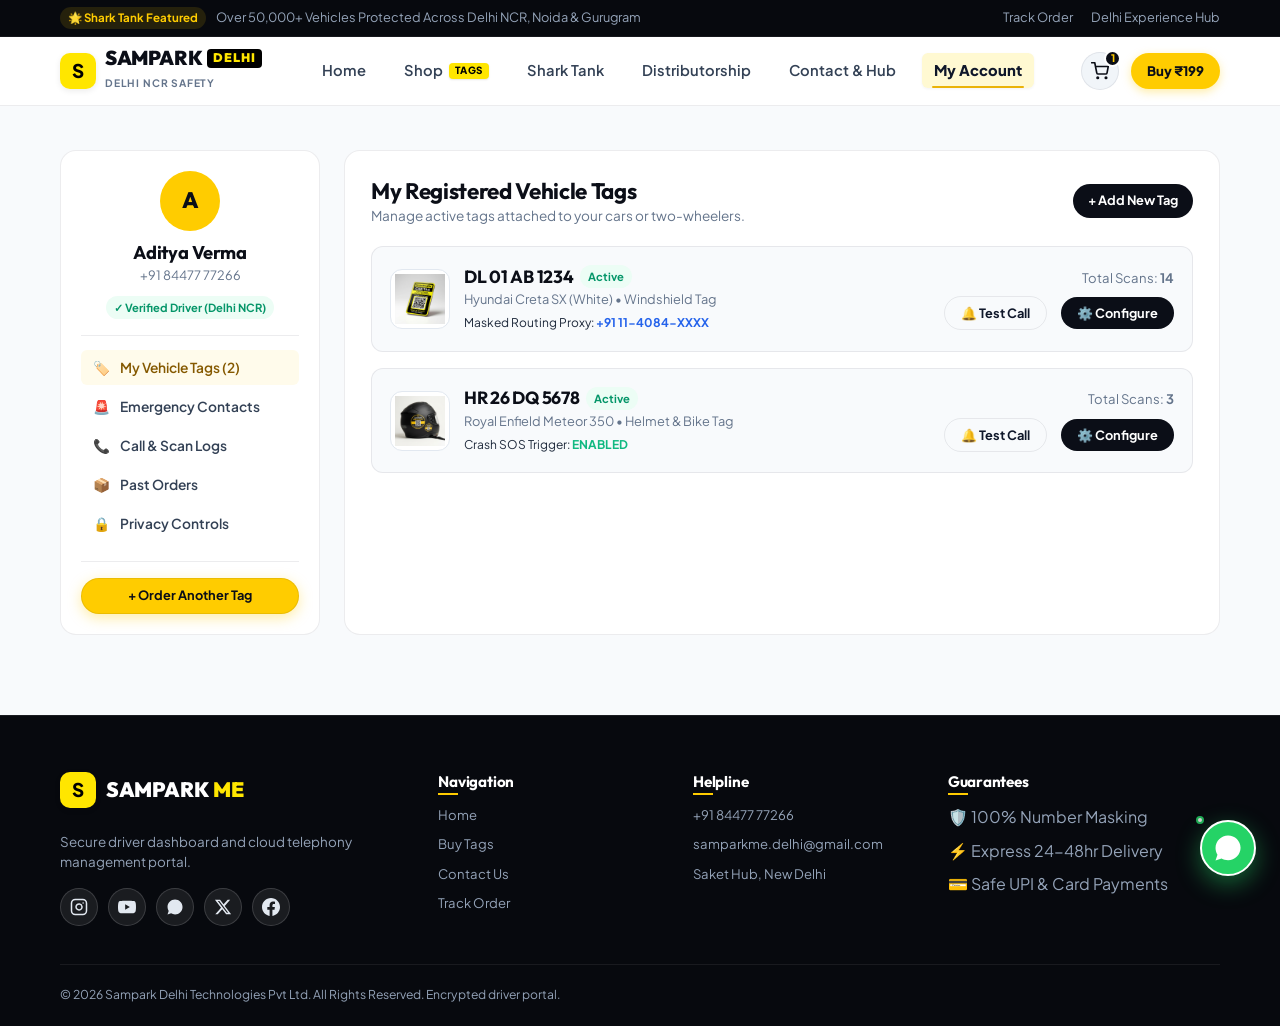
==== commit e8aee233: "updated code" ====
--- a/account.html
+++ b/account.html
@@ -11,76 +11,94 @@
 <body>
 
   <!-- Top Announcement Bar -->
+    <!-- Top Announcement Bar -->
   <div class="top-announcement">
     <div class="container">
       <div style="display:flex; align-items:center; gap:10px;">
-        <span class="top-announcement-pill">🟢 Cloud Proxy Active</span>
-        <span>All incoming calls to your vehicle are currently 100% masked and encrypted.</span>
+        <span class="top-announcement-pill">🌟 Shark Tank Featured</span>
+        <span>Over 50,000+ Vehicles Protected Across Delhi NCR, Noida & Gurugram</span>
       </div>
       <div class="top-announcement-right">
+        <a href="track-order.html">Track Order</a>
         <a href="contact.html">Delhi Experience Hub</a>
-        <a href="index.html">Visit Store</a>
       </div>
     </div>
   </div>
 
-  <!-- Header -->
+  <!-- Main Sticky Header (Calibrated for Perfect Mobile Display) -->
   <header class="site-header">
     <div class="container header-container">
-      <a href="index.html" class="brand-logo">
+      <a href="index.html" class="brand-logo" id="header-brand-logo">
         <div class="brand-logo-icon">S</div>
         <div class="brand-logo-text">
           <span class="brand-logo-name">SAMPARK<span class="logo-me-badge">DELHI</span></span>
-          <span class="brand-logo-badge">Driver Dashboard</span>
+          <span class="brand-logo-badge">Delhi NCR Safety</span>
         </div>
       </a>
 
-      <!-- Consistent Navigation Menu -->
-            <!-- Desktop Navigation Menu -->
+      <!-- Desktop Navigation Menu -->
       <nav class="nav-menu">
-        <a href="index.html" class="nav-link">Home</a>
-        <a href="shop.html" class="nav-link">Shop <span class="nav-tag-badge">TAGS</span></a>
-        <a href="shark-tank.html" class="nav-link">Shark Tank</a>
-        <a href="distributorship.html" class="nav-link">Distributorship</a>
-        <a href="contact.html" class="nav-link">Contact & Hub</a>
+        <a href="index.html" class="nav-link ">Home</a>
+        <a href="shop.html" class="nav-link ">Shop <span class="nav-tag-badge">TAGS</span></a>
+        <a href="shark-tank.html" class="nav-link ">Shark Tank</a>
+        <a href="distributorship.html" class="nav-link ">Distributorship</a>
+        <a href="contact.html" class="nav-link ">Contact & Hub</a>
         <a href="account.html" class="nav-link active">My Account</a>
       </nav>
 
+      <!-- Action Buttons -->
       <div class="header-actions">
         <a href="cart.html" class="cart-icon-btn" aria-label="Shopping Cart">
-          <svg width="18" height="18" viewBox="0 0 24 24" fill="none" stroke="currentColor" stroke-width="2.2">
-            <circle cx="9" cy="21" r="1"></circle><circle cx="20" cy="21" r="1"></circle>
+          <svg width="18" height="18" viewBox="0 0 24 24" fill="none" stroke="currentColor" stroke-width="2.2" stroke-linecap="round" stroke-linejoin="round">
+            <circle cx="9" cy="21" r="1"></circle>
+            <circle cx="20" cy="21" r="1"></circle>
             <path d="M1 1h4l2.68 13.39a2 2 0 0 0 2 1.61h9.72a2 2 0 0 0 2-1.61L23 6H6"></path>
           </svg>
           <span class="cart-counter">0</span>
         </a>
-        <button onclick="handleLogout()" class="btn btn-outline btn-sm">Log Out</button>
-        <button class="mobile-toggle" aria-label="Open Mobile Menu">
-          <span></span><span></span><span></span>
+
+        <a href="shop.html" class="header-cta-btn" id="header-cta-buy">
+          <span>Buy ₹199</span>
+        </a>
+
+        <!-- Mobile Toggle Hamburger -->
+        <button class="mobile-toggle" aria-label="Open Mobile Menu" id="mobile-menu-btn">
+          <span></span>
+          <span></span>
+          <span></span>
         </button>
       </div>
     </div>
   </header>
 
-  <!-- Mobile Drawer -->
-  <div class="mobile-drawer">
+  <!-- Mobile Drawer Overlay -->
+  <div class="mobile-drawer" id="mobile-drawer">
     <div class="drawer-content">
       <div class="drawer-header">
         <div class="brand-logo">
           <div class="brand-logo-icon">S</div>
-          <div class="brand-logo-text"><span class="brand-logo-name">SAMPARK<span class="logo-me-badge">DELHI</span></span></div>
+          <div class="brand-logo-text">
+            <span class="brand-logo-name">SAMPARK<span class="logo-me-badge">DELHI</span></span>
+            <span class="brand-logo-badge">Smart Auto Privacy</span>
+          </div>
         </div>
         <button class="drawer-close">&times;</button>
       </div>
-            <nav class="drawer-nav">
-        <a href="index.html" >🏠 Home</a>
-        <a href="shop.html" >🏷️ Shop Smart Tags</a>
-        <a href="shark-tank.html" >🦈 Shark Tank Pitch</a>
-        <a href="distributorship.html" >🤝 Distributorship (B2B)</a>
-        <a href="contact.html" >📍 Contact & Hub</a>
-        <a href="track-order.html" >📦 Track Your Order</a>
+
+      <nav class="drawer-nav">
+        <a href="index.html" class="">🏠 Home</a>
+        <a href="shop.html" class="">🏷️ Shop Smart Tags</a>
+        <a href="shark-tank.html" class="">🦈 Shark Tank Pitch</a>
+        <a href="distributorship.html" class="">🤝 Distributorship (B2B)</a>
+        <a href="contact.html" class="">📍 Contact & Hub</a>
+        <a href="track-order.html" class="">📦 Track Your Order</a>
         <a href="account.html" class="active">👤 My Account & Tags</a>
       </nav>
+
+      <div style="margin-top:auto; display:flex; flex-direction:column; gap:8px;">
+        <a href="shop.html" class="btn btn-primary btn-block">Order Your Tag Now</a>
+        <a href="login.html" class="btn btn-outline btn-block">Driver Login / Signup</a>
+      </div>
     </div>
   </div>
 
@@ -156,9 +174,9 @@
                 </div>
               </div>
 
-              <div style="text-align:right;">
-                <div style="font-size:0.8rem; color:#64748B; margin-bottom:6px;">Total Scans: <strong>14</strong></div>
-                <div style="display:flex; gap:6px;">
+              <div class="tag-actions-wrapper">
+                <div class="tag-scans-count">Total Scans: <strong>14</strong></div>
+                <div class="tag-card-actions">
                   <button onclick="testMaskedCall('DL 01 AB 1234')" class="btn btn-outline btn-sm">🔔 Test Call</button>
                   <button onclick="editTagMock('DL 01 AB 1234')" class="btn btn-dark btn-sm">⚙️ Configure</button>
                 </div>
@@ -183,9 +201,9 @@
                 </div>
               </div>
 
-              <div style="text-align:right;">
-                <div style="font-size:0.8rem; color:#64748B; margin-bottom:6px;">Total Scans: <strong>3</strong></div>
-                <div style="display:flex; gap:6px;">
+              <div class="tag-actions-wrapper">
+                <div class="tag-scans-count">Total Scans: <strong>3</strong></div>
+                <div class="tag-card-actions">
                   <button onclick="testMaskedCall('HR 26 DQ 5678')" class="btn btn-outline btn-sm">🔔 Test Call</button>
                   <button onclick="editTagMock('HR 26 DQ 5678')" class="btn btn-dark btn-sm">⚙️ Configure</button>
                 </div>
@@ -232,8 +250,8 @@
             <h2 style="font-size:1.4rem; color:var(--dark-900); margin-bottom:4px;">Live Call & Parking Scan History</h2>
             <p style="font-size:0.85rem; color:var(--text-muted); margin-bottom:20px;">Audit trail of every scan made on your vehicle tags across Delhi NCR.</p>
 
-            <div style="border:1px solid var(--border-light); border-radius:var(--radius-md); overflow-x:auto;">
-              <table style="width:100%; min-width:540px; border-collapse:collapse; text-align:left; font-size:0.82rem;">
+            <div style="border:1px solid var(--border-light); border-radius:var(--radius-md);">
+              <table class="scan-history-table" style="width:100%; border-collapse:collapse; text-align:left; font-size:0.84rem;">
                 <thead style="background:#F1F5F9; color:#475569;">
                   <tr>
                     <th style="padding:12px;">Timestamp</th>
@@ -245,25 +263,25 @@
                 </thead>
                 <tbody>
                   <tr style="border-bottom:1px solid #E2E8F0;">
-                    <td style="padding:12px; font-weight:600;">Today, 11:20 AM</td>
-                    <td style="padding:12px; font-weight:700; color:#D97706;">DL 01 AB 1234</td>
-                    <td style="padding:12px;">Car Double Parked</td>
-                    <td style="padding:12px; color:#2563EB;">Masked (1m 12s)</td>
-                    <td style="padding:12px;"><span class="tag-badge-pill tag-badge-active">Answered</span></td>
+                    <td data-label="Timestamp" style="padding:12px; font-weight:600;">Today, 11:20 AM</td>
+                    <td data-label="Vehicle" style="padding:12px; font-weight:700; color:#D97706;">DL 01 AB 1234</td>
+                    <td data-label="Reason" style="padding:12px;">Car Double Parked</td>
+                    <td data-label="Call Routing" style="padding:12px; color:#2563EB;">Masked (1m 12s)</td>
+                    <td data-label="Status" style="padding:12px;"><span class="tag-badge-pill tag-badge-active">Answered</span></td>
                   </tr>
                   <tr style="border-bottom:1px solid #E2E8F0;">
-                    <td style="padding:12px; font-weight:600;">22 Sep, 04:45 PM</td>
-                    <td style="padding:12px; font-weight:700; color:#D97706;">DL 01 AB 1234</td>
-                    <td style="padding:12px;">Headlights Left On</td>
-                    <td style="padding:12px; color:#2563EB;">WhatsApp Alert</td>
-                    <td style="padding:12px;"><span class="tag-badge-pill tag-badge-active">Delivered</span></td>
+                    <td data-label="Timestamp" style="padding:12px; font-weight:600;">22 Sep, 04:45 PM</td>
+                    <td data-label="Vehicle" style="padding:12px; font-weight:700; color:#D97706;">DL 01 AB 1234</td>
+                    <td data-label="Reason" style="padding:12px;">Headlights Left On</td>
+                    <td data-label="Call Routing" style="padding:12px; color:#2563EB;">WhatsApp Alert</td>
+                    <td data-label="Status" style="padding:12px;"><span class="tag-badge-pill tag-badge-active">Delivered</span></td>
                   </tr>
                   <tr>
-                    <td style="padding:12px; font-weight:600;">18 Sep, 02:10 PM</td>
-                    <td style="padding:12px; font-weight:700; color:#D97706;">HR 26 DQ 5678</td>
-                    <td style="padding:12px;">General Inquiry</td>
-                    <td style="padding:12px; color:#2563EB;">Masked (42s)</td>
-                    <td style="padding:12px;"><span class="tag-badge-pill tag-badge-active">Answered</span></td>
+                    <td data-label="Timestamp" style="padding:12px; font-weight:600;">18 Sep, 02:10 PM</td>
+                    <td data-label="Vehicle" style="padding:12px; font-weight:700; color:#D97706;">HR 26 DQ 5678</td>
+                    <td data-label="Reason" style="padding:12px;">General Inquiry</td>
+                    <td data-label="Call Routing" style="padding:12px; color:#2563EB;">Masked (42s)</td>
+                    <td data-label="Status" style="padding:12px;"><span class="tag-badge-pill tag-badge-active">Answered</span></td>
                   </tr>
                 </tbody>
               </table>
@@ -390,11 +408,10 @@
     </div>
   </footer>
 
-    <!-- Fixed Floating Chat on WhatsApp Widget -->
-  <a href="https://wa.me/918447777266?text=Hello%20Sampark%20Delhi%2C%20I%20need%20help%20with%20my%20order"
+      <!-- Fixed Floating Chat on WhatsApp Widget (Pure Icon) -->
+  <a href="https://wa.me/918447777266?text=Hello%20Sampark%20Delhi%2C%20I%20have%20a%20question%20about%20smart%20vehicle%20tags."
      target="_blank" rel="noopener noreferrer" class="floating-whatsapp" id="floating-whatsapp-btn" aria-label="Chat on WhatsApp">
     <svg viewBox="0 0 24 24"><path d="M12.04 2C6.516 2 2.028 6.488 2.028 12.012c0 1.954.56 3.784 1.536 5.334L2 22l4.81-1.523c1.488.887 3.226 1.385 5.23 1.385 5.524 0 10.012-4.488 10.012-10.012S17.564 2 12.04 2zm5.432 12.382c-.301-.15-1.78-.879-2.056-.98-.275-.1-.475-.15-.675.15-.199.3-.774.98-.949 1.18-.175.2-.349.225-.65.075-.301-.15-1.272-.469-2.423-1.496-.895-.798-1.5-1.784-1.675-2.084-.175-.3-.019-.462.131-.611.136-.134.301-.35.451-.525.15-.175.2-.3.3-.5.1-.2.05-.375-.025-.525-.075-.15-.675-1.628-.925-2.228-.243-.585-.49-.505-.675-.515-.175-.01-.375-.01-.575-.01s-.525.075-.8.375c-.275.3-1.05 1.025-1.05 2.5s1.075 2.899 1.225 3.1c.15.2 2.115 3.23 5.124 4.53.716.31 1.275.495 1.71.634.719.229 1.373.197 1.89.12.576-.086 1.78-.727 2.03-1.428.25-.7.25-1.302.175-1.428-.075-.126-.275-.201-.576-.351z"/></svg>
-    <span class="whatsapp-text">Chat on WhatsApp</span>
     <span class="whatsapp-pulse"></span>
   </a>
 
--- a/assets/css/style.css
+++ b/assets/css/style.css
@@ -948,7 +948,7 @@
    PRODUCT CARDS (COMPACT & PROPORTIONAL)
    ========================================================================== */
 .products-section {
-  padding: 64px 0;
+  padding: 20px 0;
   background: var(--light-bg);
 }
 
@@ -1006,26 +1006,37 @@
 }
 
 .product-img-wrapper {
-  background: #0B0E17;
-  padding: 0;
-  display: block;
+  display: flex;
+  text-decoration: none;
+  cursor: pointer;
+  background: #F8FAFC;
+  padding: 14px;
+  display: flex;
+  align-items: center;
+  justify-content: center;
   position: relative;
   overflow: hidden;
   width: 100%;
-  height: 200px;
+  height: 240px;
   border-bottom: 1px solid var(--border-light);
 }
 
 .product-img-wrapper img {
-  width: 100%;
-  height: 100%;
-  object-fit: cover;
-  object-position: center;
+  pointer-events: none;
+  user-select: none;
+  max-width: 100%;
+  max-height: 215px;
+  width: auto;
+  height: auto;
+  object-fit: contain;
   transition: transform 0.4s ease;
   display: block;
+  margin: 0 auto;
 }
 
 .product-card:hover .product-img-wrapper img {
+  pointer-events: none;
+  user-select: none;
   transform: scale(1.04);
 }
 
@@ -1070,7 +1081,7 @@
 }
 
 .product-features-list {
-  display: flex;
+  display: none !important;
   flex-direction: column;
   gap: 5px;
   margin-bottom: 12px;
@@ -1261,7 +1272,7 @@
    INTERACTIVE SCAN SIMULATOR WIDGET (NEW INNOVATIVE FEATURE)
    ========================================================================== */
 .simulator-section {
-  padding: 64px 0;
+  padding: 20px 0;
   background: linear-gradient(180deg, #F8FAFC 0%, #FFFFFF 100%);
   border-top: 1px solid var(--border-light);
   border-bottom: 1px solid var(--border-light);
@@ -1654,7 +1665,7 @@
    DEMO REEL & APP DOWNLOAD SECTION (LANDING PAGE)
    ========================================================================== */
 .demo-reel-section {
-  padding: 80px 0;
+  padding: 40px 0;
   background: #FFFFFF;
   border-top: 1px solid var(--border-light);
   border-bottom: 1px solid var(--border-light);
@@ -2526,7 +2537,7 @@
 
 /* FAQ Accordion */
 .faq-section {
-  padding: 80px 0;
+  padding: 10px 0;
   background: #FFFFFF;
 }
 
@@ -2539,8 +2550,8 @@
 }
 
 .faq-item {
-  border: 1px solid #E2E8F0;
-  border-radius: 14px;
+  border: 1.5px solid #E2E8F0;
+  border-radius: 16px;
   overflow: hidden;
   background: #F8FAFC;
   transition: all 0.2s ease;
@@ -2549,39 +2560,50 @@
 .faq-item.active {
   background: #FFFFFF;
   border-color: #FFCC00;
-  box-shadow: 0 6px 20px -4px rgba(0, 0, 0, 0.06);
+  box-shadow: 0 8px 24px -4px rgba(0, 0, 0, 0.08);
 }
 
 .faq-question {
-  padding: 18px 22px;
+  padding: 18px 20px;
   display: flex;
   align-items: center;
   justify-content: space-between;
+  gap: 14px;
   cursor: pointer;
   font-family: var(--font-heading);
   font-weight: 700;
-  font-size: 1.05rem;
+  font-size: 1.02rem;
   color: var(--dark-900);
 }
 
 .faq-icon {
-  width: 28px;
-  height: 28px;
+  width: 32px;
+  height: 32px;
+  min-width: 32px;
+  min-height: 32px;
+  max-width: 32px;
+  max-height: 32px;
+  flex-shrink: 0;
   border-radius: 50%;
   background: #FFFFFF;
-  border: 1px solid #CBD5E1;
+  border: 1.5px solid #CBD5E1;
   display: flex;
   align-items: center;
   justify-content: center;
-  font-weight: 700;
-  font-size: 1rem;
-  transition: transform 0.25s ease;
+  font-weight: 800;
+  font-size: 1.2rem;
+  line-height: 1;
+  color: #1E293B;
+  transition: transform 0.25s cubic-bezier(0.4, 0, 0.2, 1), background 0.2s ease, border-color 0.2s ease;
+  user-select: none;
+  box-sizing: border-box;
 }
 
 .faq-item.active .faq-icon {
   transform: rotate(45deg);
   background: var(--primary);
   border-color: var(--primary);
+  color: #000000;
 }
 
 .faq-answer {
@@ -2645,23 +2667,226 @@
 /* ==========================================================================
    PERFECTED MOBILE PHONE RESPONSIVENESS (SCREENS <= 768px)
    ========================================================================== */
+
+/* ==========================================================================
+   HERO RUNNING MARQUEE TICKER (SILKY SMOOTH 60FPS)
+   ========================================================================== */
+.hero-marquee-strip {
+  background: #FFFFFF;
+  border-top: 1px solid rgba(255, 204, 0, 0.35);
+  border-bottom: 1px solid var(--border-light);
+  overflow: hidden;
+  user-select: none;
+  position: relative;
+  width: 100%;
+  padding: 12px 0;
+  box-shadow: 0 4px 14px rgba(0, 0, 0, 0.04);
+  z-index: 10;
+}
+
+.hero-marquee-track {
+  display: flex;
+  width: max-content;
+  gap: 16px;
+  animation: heroTickerLoop 25s linear infinite;
+  will-change: transform;
+}
+
+.hero-marquee-strip:hover .hero-marquee-track {
+  animation-play-state: paused;
+}
+
+.hero-marquee-item {
+  display: inline-flex;
+  align-items: center;
+  gap: 8px;
+  background: #F8FAFC;
+  border: 1px solid #E2E8F0;
+  border-radius: var(--radius-pill);
+  padding: 6px 16px;
+  font-size: 0.84rem;
+  font-weight: 700;
+  color: var(--dark-900);
+  white-space: nowrap;
+  box-shadow: 0 1px 3px rgba(0, 0, 0, 0.02);
+}
+
+.hero-marquee-item.accent-pill {
+  background: #FFFDF0;
+  border-color: #FFCC00;
+  color: #854D0E;
+}
+
+@keyframes heroTickerLoop {
+  0% { transform: translateX(0); }
+  100% { transform: translateX(-50%); }
+}
+
+/* ==========================================================================
+   INTERACTIVE SIMULATOR OVERFLOW SCROLL & GUIDE HINT
+   ========================================================================== */
+.scenarios-scroll-guide {
+  display: flex;
+  align-items: center;
+  justify-content: space-between;
+  gap: 10px;
+  background: #F8FAFC;
+  border: 1px solid #E2E8F0;
+  border-radius: var(--radius-pill);
+  padding: 6px 14px;
+  margin-bottom: 14px;
+  font-size: 0.8rem;
+  font-weight: 700;
+  color: #475569;
+}
+
+.scenarios-scroll-guide .guide-tag {
+  background: #FFCC00;
+  color: #000000;
+  font-size: 0.68rem;
+  font-weight: 900;
+  padding: 2px 8px;
+  border-radius: 4px;
+  text-transform: uppercase;
+  letter-spacing: 0.04em;
+  flex-shrink: 0;
+}
+
+.simulator-scenarios-scroll {
+  display: flex;
+  flex-direction: column;
+  gap: 10px;
+  max-height: 260px;
+  overflow-y: auto;
+  overflow-x: hidden;
+  padding-right: 6px;
+  scrollbar-width: thin;
+  scrollbar-color: #CBD5E1 #F1F5F9;
+  -webkit-overflow-scrolling: touch;
+}
+
+.simulator-scenarios-scroll::-webkit-scrollbar {
+  width: 6px;
+  height: 6px;
+}
+
+.simulator-scenarios-scroll::-webkit-scrollbar-track {
+  background: #F1F5F9;
+  border-radius: 4px;
+}
+
+.simulator-scenarios-scroll::-webkit-scrollbar-thumb {
+  background: #CBD5E1;
+  border-radius: 4px;
+}
+
+.sim-scenario-btn {
+  display: flex;
+  align-items: center;
+  gap: 12px;
+  background: #FFFFFF;
+  border: 1.5px solid #E2E8F0;
+  border-radius: 14px;
+  padding: 13px 16px;
+  font-family: inherit;
+  cursor: pointer;
+  box-shadow: 0 2px 6px rgba(0, 0, 0, 0.03);
+  transition: all 0.2s cubic-bezier(0.4, 0, 0.2, 1);
+  text-align: left;
+  width: 100%;
+  color: var(--dark-900);
+}
+
+.sim-scenario-btn:hover,
+.sim-scenario-btn.active {
+  border-color: #FFCC00;
+  background: #FFFDF0;
+  box-shadow: 0 4px 14px rgba(255, 204, 0, 0.22);
+  transform: translateX(4px);
+}
+
+.sim-scenario-btn .scen-icon {
+  font-size: 1.35rem;
+  flex-shrink: 0;
+  line-height: 1;
+}
+
+.sim-scenario-btn .scen-text {
+  font-weight: 800;
+  font-size: 0.92rem;
+  color: var(--dark-900);
+  line-height: 1.25;
+}
+
+/* ==========================================================================
+   PURE FLOATING WHATSAPP ICON (NO TEXT - JUST CLEAN ICON)
+   ========================================================================== */
+.floating-whatsapp,
+.fixed-whatsapp-btn {
+  position: fixed !important;
+  bottom: 24px !important;
+  right: 24px !important;
+  width: 56px !important;
+  height: 56px !important;
+  border-radius: 50% !important;
+  background: #25D366 !important;
+  display: flex !important;
+  align-items: center !important;
+  justify-content: center !important;
+  z-index: 9999 !important;
+  box-shadow: 0 8px 24px rgba(37, 211, 102, 0.45) !important;
+  transition: transform 0.25s cubic-bezier(0.175, 0.885, 0.32, 1.275), box-shadow 0.25s ease !important;
+  text-decoration: none !important;
+  border: 2px solid #FFFFFF !important;
+}
+
+.floating-whatsapp:hover,
+.fixed-whatsapp-btn:hover {
+  transform: scale(1.1) !important;
+  box-shadow: 0 12px 30px rgba(37, 211, 102, 0.6) !important;
+}
+
+.floating-whatsapp svg,
+.fixed-whatsapp-btn svg {
+  width: 30px !important;
+  height: 30px !important;
+  fill: #FFFFFF !important;
+}
+
+.floating-whatsapp .whatsapp-text,
+.fixed-whatsapp-btn .whatsapp-text {
+  display: none !important;
+}
+
+.whatsapp-pulse {
+  position: absolute;
+  inset: -6px;
+  border-radius: 50%;
+  border: 2px solid #25D366;
+  opacity: 0.8;
+  animation: wa-pulse-ring 2s cubic-bezier(0.215, 0.61, 0.355, 1) infinite;
+  pointer-events: none;
+}
+
+@keyframes wa-pulse-ring {
+  0% { transform: scale(0.85); opacity: 0.8; }
+  50% { transform: scale(1.25); opacity: 0; }
+  100% { transform: scale(1.3); opacity: 0; }
+}
+
 @media (max-width: 768px) {
-  .cart-item-row {
-    grid-template-columns: 80px 1fr;
-    gap: 12px;
-  }
-
-  .cart-item-img {
-    width: 80px;
-    height: 80px;
+  html, body {
+    overflow-x: hidden;
+    width: 100%;
+    -webkit-overflow-scrolling: touch;
+  }
+
+  .container {
+    padding: 0 14px;
   }
 
   .top-announcement {
     display: none;
-  }
-
-  .container {
-    padding: 0 16px;
   }
 
   /* Spacious, clean, uncluttered mobile header */
@@ -2679,8 +2904,8 @@
   }
 
   .brand-logo-icon {
-    width: 35px;
-    height: 35px;
+    width: 36px;
+    height: 36px;
     font-size: 1.05rem;
     border-radius: 9px;
   }
@@ -2697,11 +2922,10 @@
   .header-actions {
     display: flex;
     align-items: center;
-    gap: 10px;
+    gap: 8px;
     flex-shrink: 0;
   }
 
-  /* Clean up right side: hide text CTA button on mobile header to avoid crowding */
   .header-cta-btn {
     display: none !important;
   }
@@ -2718,117 +2942,495 @@
     border-radius: 9px;
   }
 
-
-
-  .customizer-grid {
-    grid-template-columns: 1fr;
-    gap: 24px;
-  }
-
-  /* Slider on mobile: Beautiful stacked layout with both text & visual mockup card */
+  /* ==========================================
+     HERO SECTION PHONE VIEW (MATCHING USER SCREENSHOT 1)
+     ========================================== */
+  .hero-slider-section {
+    padding: 0;
+    min-height: auto;
+  }
+
   .slider-container {
     min-height: auto;
   }
 
   .slide {
-    padding: 24px 0 38px 0;
+    padding: 16px 0 28px 0;
+    min-height: auto;
+    display: flex;
+    flex-direction: column;
+    align-items: center;
   }
 
   .slide-content-wrapper {
-    grid-template-columns: 1fr;
-    gap: 20px;
+    display: flex;
+    flex-direction: column;
+    align-items: center;
+    gap: 0;
+    width: 100%;
+    padding: 0 12px;
+  }
+
+  /* Hide bulky desktop headings on mobile hero so the showcase card takes center stage */
+  .slide-content {
+    display: flex !important;
+    flex-direction: column;
+    align-items: center;
     text-align: center;
-  }
-
-  .slide-content {
     max-width: 100%;
-    margin: 0 auto;
+    margin: 0 auto 16px auto;
   }
 
   .slide-content h1 {
-    font-size: 1.55rem;
-    line-height: 1.25;
+    font-size: 1.45rem !important;
+    line-height: 1.25 !important;
+    margin-bottom: 8px !important;
+    color: #FFFFFF !important;
   }
 
   .slide-desc {
-    font-size: 0.88rem;
-    line-height: 1.5;
+    display: none !important;
+  }
+
+  .slide-trust-row {
+    display: none !important;
   }
 
   .slide-cta-row {
-    flex-direction: column;
-    align-items: stretch;
-    gap: 8px;
+    display: flex !important;
+    width: 100%;
+    max-width: 340px;
+    margin-top: 14px;
+    margin-bottom: 0;
   }
 
   .slide-cta-row .btn {
-    width: 100%;
-  }
-
-  .slide-trust-row {
-    flex-direction: column;
-    gap: 8px;
-    align-items: center;
-  }
-
-  /* Ensure Hero banner image card displays prominently on mobile */
+    width: 100% !important;
+  }
+
+  /* Prominent Showcase Card Matching Image 1 */
   .slide-visual-card {
     display: block !important;
     width: 100%;
     max-width: 360px;
-    margin: 12px auto 0 auto;
+    margin: 4px auto 0 auto;
+    background: #FFFFFF;
+    border-radius: 24px;
+    padding: 18px 16px 16px 16px;
+    box-shadow: 0 18px 45px rgba(0, 0, 0, 0.28);
+    border: 1px solid rgba(255, 255, 255, 0.85);
+    text-align: center;
+  }
+
+  .visual-card-badge {
+    display: inline-flex !important;
+    align-items: center;
+    justify-content: center;
+    gap: 7px;
+    background: #ECFDF5;
+    border: 1px solid #A7F3D0;
+    color: #047857;
+    font-size: 0.82rem;
+    font-weight: 700;
+    padding: 6px 16px;
+    border-radius: 9999px;
+    margin: 0 auto 14px auto;
+    width: fit-content;
+  }
+
+  .visual-card-badge::before {
+    content: '●';
+    color: #10B981;
+    font-size: 0.95rem;
+    line-height: 1;
   }
 
   .visual-mockup-wrapper {
-    height: 220px;
+    background: #F8FAFC;
+    border: 1px solid #E2E8F0;
+    border-radius: 18px;
+    height: 210px;
     display: flex;
     align-items: center;
     justify-content: center;
-    background: #F8FAFC;
-    border: 1px solid #E2E8F0;
-    border-radius: var(--radius-md);
+    padding: 16px;
+    margin-bottom: 14px;
   }
 
   .visual-mockup-wrapper img {
-    max-height: 205px;
+    max-height: 185px;
     max-width: 100%;
     object-fit: contain;
     display: block;
     margin: 0 auto;
+    filter: drop-shadow(0 10px 16px rgba(0, 0, 0, 0.16));
+  }
+
+  .visual-card-stats {
+    display: grid !important;
+    grid-template-columns: repeat(3, 1fr) !important;
+    gap: 8px !important;
+    margin-top: 0 !important;
+  }
+
+  .visual-stat-item {
+    background: #F0F6FA;
+    border: 1px solid #E2E8F0;
+    border-radius: 12px;
+    padding: 10px 4px;
+    text-align: center;
+  }
+
+  .visual-stat-number {
+    font-family: var(--font-heading);
+    font-size: 1.15rem;
+    font-weight: 900;
+    color: #0F172A;
+    line-height: 1.1;
+    margin-bottom: 3px;
+  }
+
+  .visual-stat-label {
+    font-size: 0.62rem;
+    font-weight: 800;
+    color: #64748B;
+    text-transform: uppercase;
+    letter-spacing: 0.05em;
+  }
+
+  /* Centered Pagination Dots Matching Image 1 */
+  .slider-dots {
+    position: static !important;
+    transform: none !important;
+    left: auto !important;
+    bottom: auto !important;
+    margin: 16px auto 0 auto;
+    display: flex;
+    align-items: center;
+    justify-content: center;
+    gap: 8px;
+    z-index: 5;
+  }
+
+  .slider-dot {
+    width: 8px;
+    height: 8px;
+    border-radius: 50%;
+    background: rgba(255, 255, 255, 0.35);
+    transition: all 0.3s ease;
+  }
+
+  .slider-dot.active {
+    width: 24px;
+    height: 8px;
+    border-radius: 4px;
+    background: #FFCC00;
+    box-shadow: 0 0 10px rgba(255, 204, 0, 0.5);
   }
 
   .slider-nav-arrows {
     display: none;
   }
 
-  /* Single column cards */
+  /* ==========================================
+     PRODUCT CARDS PHONE VIEW: 2 COLUMNS GRID
+     ========================================== */
+  .products-grid {
+    grid-template-columns: repeat(2, 1fr) !important;
+    gap: 10px !important;
+  }
+
+  /* ==========================================================================
+     CLEAN & MODERN 2-COLUMN PRODUCT CARDS (MOBILE OPTIMIZED)
+     ========================================================================== */
+  .product-card {
+    border-radius: 18px !important;
+    border: 1.5px solid #E2E8F0 !important;
+    background: #FFFFFF !important;
+    overflow: hidden !important;
+    box-shadow: 0 3px 12px rgba(15, 23, 42, 0.04) !important;
+    display: flex !important;
+    flex-direction: column !important;
+    justify-content: space-between !important;
+    position: relative !important;
+    transition: transform 0.2s ease, box-shadow 0.2s ease !important;
+  }
+
+  .product-card:hover {
+    box-shadow: 0 6px 18px rgba(15, 23, 42, 0.08) !important;
+  }
+
+  .product-card .product-badge-float {
+    position: absolute !important;
+    top: 7px !important;
+    left: 7px !important;
+    background: rgba(15, 23, 42, 0.9) !important;
+    backdrop-filter: blur(4px) !important;
+    -webkit-backdrop-filter: blur(4px) !important;
+    color: #FFE600 !important;
+    font-size: 0.56rem !important;
+    font-weight: 800 !important;
+    letter-spacing: 0.02em !important;
+    text-transform: uppercase !important;
+    padding: 2.5px 6.5px !important;
+    border-radius: 9999px !important;
+    border: 0.5px solid rgba(255, 204, 0, 0.35) !important;
+    white-space: nowrap !important;
+    max-width: 58% !important;
+    overflow: hidden !important;
+    text-overflow: ellipsis !important;
+    z-index: 5 !important;
+    line-height: 1.2 !important;
+  }
+
+  .product-card .product-badge-discount {
+    position: absolute !important;
+    top: 7px !important;
+    right: 7px !important;
+    background: #EF4444 !important;
+    color: #FFFFFF !important;
+    font-size: 0.56rem !important;
+    font-weight: 800 !important;
+    letter-spacing: 0.02em !important;
+    padding: 2.5px 6px !important;
+    border-radius: 9999px !important;
+    white-space: nowrap !important;
+    z-index: 5 !important;
+    line-height: 1.2 !important;
+    box-shadow: 0 2px 6px rgba(239, 68, 68, 0.25) !important;
+  }
+
+  .product-img-wrapper {
+    width: 100% !important;
+    height: 136px !important;
+    background: #FFFFFF !important;
+    padding: 8px !important;
+    display: flex !important;
+    align-items: center !important;
+    justify-content: center !important;
+    border-bottom: 1px solid #F1F5F9 !important;
+    position: relative !important;
+    overflow: hidden !important;
+  }
+
+  .product-img-wrapper img {
+    pointer-events: none !important;
+    user-select: none !important;
+    max-height: 120px !important;
+    max-width: 95% !important;
+    width: auto !important;
+    height: auto !important;
+    object-fit: contain !important;
+    display: block !important;
+    margin: 0 auto !important;
+  }
+
+  .product-details {
+    padding: 10px 10px 12px 10px !important;
+    display: flex !important;
+    flex-direction: column !important;
+    flex: 1 1 auto !important;
+    justify-content: space-between !important;
+  }
+
+  .product-rating {
+    display: flex !important;
+    align-items: center !important;
+    gap: 3px !important;
+    font-size: 0.68rem !important;
+    margin-bottom: 4px !important;
+    color: #F59E0B !important;
+  }
+
+  .product-rating .rating-stars {
+    letter-spacing: 1px !important;
+  }
+
+  .product-rating .rating-count {
+    display: inline-block !important;
+    font-size: 0.64rem !important;
+    font-weight: 700 !important;
+    color: #64748B !important;
+    margin-left: 2px !important;
+  }
+
+  .product-title {
+    font-size: 0.82rem !important;
+    font-weight: 800 !important;
+    color: #0F172A !important;
+    line-height: 1.25 !important;
+    margin-bottom: 6px !important;
+    display: -webkit-box !important;
+    -webkit-line-clamp: 2 !important;
+    -webkit-box-orient: vertical !important;
+    overflow: hidden !important;
+    min-height: 2.1rem !important;
+  }
+
+  .product-title a {
+    color: #0F172A !important;
+    text-decoration: none !important;
+  }
+
+  .product-snippet,
+  .product-features-list {
+    display: none !important;
+  }
+
+  .product-pricing-row {
+    display: flex !important;
+    align-items: baseline !important;
+    gap: 4px !important;
+    margin-bottom: 10px !important;
+    flex-wrap: wrap !important;
+  }
+
+  .price-current {
+    font-size: 1.02rem !important;
+    font-weight: 900 !important;
+    color: #0F172A !important;
+  }
+
+  .price-original {
+    font-size: 0.72rem !important;
+    color: #94A3B8 !important;
+    text-decoration: line-through !important;
+  }
+
+  .price-save {
+    font-size: 0.6rem !important;
+    font-weight: 700 !important;
+    color: #059669 !important;
+    background: #ECFDF5 !important;
+    border: 1px solid #A7F3D0 !important;
+    padding: 1px 5px !important;
+    border-radius: 9999px !important;
+    margin-left: auto !important;
+  }
+
+  .product-action-row {
+    display: flex !important;
+    flex-direction: column !important;
+    gap: 6px !important;
+    margin-top: auto !important;
+  }
+
+  .product-action-row .btn[data-add-cart],
+  .product-action-row .btn-outline {
+    width: 100% !important;
+    background: #FFFFFF !important;
+    border: 1.5px solid #CBD5E1 !important;
+    color: #0F172A !important;
+    font-size: 0.72rem !important;
+    font-weight: 800 !important;
+    padding: 7px 4px !important;
+    border-radius: 9999px !important;
+    text-align: center !important;
+    display: flex !important;
+    align-items: center !important;
+    justify-content: center !important;
+    box-shadow: 0 1px 3px rgba(0, 0, 0, 0.03) !important;
+    transition: background 0.15s ease !important;
+  }
+
+  .product-action-row .btn[data-add-cart]:hover,
+  .product-action-row .btn-outline:hover {
+    background: #F8FAFC !important;
+    border-color: #94A3B8 !important;
+  }
+
+  .product-action-row .btn[data-buy-now],
+  .product-action-row .btn-primary {
+    width: 100% !important;
+    background: #FFE600 !important;
+    border: 1.5px solid #FFE600 !important;
+    color: #000000 !important;
+    font-size: 0.76rem !important;
+    font-weight: 900 !important;
+    padding: 8px 4px !important;
+    border-radius: 9999px !important;
+    text-align: center !important;
+    display: flex !important;
+    align-items: center !important;
+    justify-content: center !important;
+    box-shadow: 0 2px 8px rgba(255, 204, 0, 0.35) !important;
+    transition: transform 0.15s ease, background 0.15s ease !important;
+  }
+
+  .product-action-row .btn[data-buy-now]:hover,
+  .product-action-row .btn-primary:hover {
+    background: #FACC15 !important;
+    transform: translateY(-1px) !important;
+  }
+
+  /* ==========================================
+     SIMULATOR OVERFLOW SCROLL ON MOBILE (IMAGE 2)
+     ========================================== */
+  .simulator-scenarios-scroll {
+    flex-direction: row !important;
+    max-height: none !important;
+    overflow-x: auto !important;
+    overflow-y: hidden !important;
+    scroll-snap-type: x mandatory !important;
+    -webkit-overflow-scrolling: touch !important;
+    padding-bottom: 12px !important;
+    gap: 10px !important;
+  }
+
+  .sim-scenario-btn {
+    flex: 0 0 250px !important;
+    min-width: 240px !important;
+    scroll-snap-align: start !important;
+    white-space: normal !important;
+    padding: 12px 14px !important;
+  }
+
+  /* ==========================================
+     FAQ PLUS ICON CIRCLE FIX (ALL PHONE SIZES)
+     ========================================== */
+  .faq-question {
+    padding: 14px 14px !important;
+    font-size: 0.92rem !important;
+    gap: 12px !important;
+  }
+
+  .faq-icon {
+    width: 32px !important;
+    height: 32px !important;
+    min-width: 32px !important;
+    min-height: 32px !important;
+    max-width: 32px !important;
+    max-height: 32px !important;
+    flex-shrink: 0 !important;
+    border-radius: 50% !important;
+    font-size: 1.15rem !important;
+    line-height: 1 !important;
+    display: flex !important;
+    align-items: center !important;
+    justify-content: center !important;
+  }
+
+  /* Mobile WhatsApp Floating Widget */
+  .floating-whatsapp,
+  .fixed-whatsapp-btn {
+    bottom: max(18px, env(safe-area-inset-bottom)) !important;
+    right: 18px !important;
+    width: 52px !important;
+    height: 52px !important;
+  }
+
+  .floating-whatsapp svg,
+  .fixed-whatsapp-btn svg {
+    width: 28px !important;
+    height: 28px !important;
+  }
+
+  /* Other mobile layout refinements */
   .strip-grid {
     grid-template-columns: 1fr;
     gap: 10px;
   }
 
-  .products-grid {
-    grid-template-columns: 1fr;
-    gap: 16px;
-  }
-
-  /* Product images in phone view fit full width without cutting */
-  .product-img-wrapper {
-    width: 100%;
-    height: 200px;
-    aspect-ratio: auto;
-    padding: 0;
-    display: block;
-  }
-
-  .product-img-wrapper img {
-    width: 100%;
-    height: 100%;
-    object-fit: cover;
-    object-position: center;
-    display: block;
-  }
-
   .privacy-explainer-card {
     padding: 20px 14px;
   }
@@ -2847,21 +3449,23 @@
     text-align: center;
   }
 
+  .customizer-grid {
+    grid-template-columns: 1fr;
+    gap: 24px;
+  }
+
+  .cart-item-row {
+    grid-template-columns: 80px 1fr;
+    gap: 12px;
+  }
+
+  .cart-item-img {
+    width: 80px;
+    height: 80px;
+  }
+
   .form-grid-2 {
     grid-template-columns: 1fr;
-  }
-
-  .product-action-row {
-    grid-template-columns: 1fr;
-  }
-
-  /* Mobile Floating WhatsApp Widget */
-  .floating-whatsapp {
-    bottom: 18px;
-    right: 18px;
-    padding: 10px 16px;
-    font-size: 0.82rem;
-    box-shadow: 0 8px 20px rgba(37, 211, 102, 0.4);
   }
 
   .auth-form-side {
@@ -2877,4 +3481,2769 @@
     min-width: 280px;
     padding: 18px;
   }
-}+}
+
+
+/* ==========================================================================
+   FEATURE CARDS MARQUEE (REPLACES 4 STATIC CARDS & PILL TICKER)
+   ========================================================================== */
+.feature-cards-marquee-section {
+  background: #FFFFFF;
+  border-top: 1px solid rgba(255, 204, 0, 0.35);
+  border-bottom: 1px solid var(--border-light);
+  overflow: hidden;
+  user-select: none;
+  position: relative;
+  width: 100%;
+  padding: 14px 0;
+  box-shadow: 0 4px 14px rgba(0, 0, 0, 0.03);
+  z-index: 10;
+}
+
+.feature-marquee-container {
+  display: flex;
+  overflow: hidden;
+  width: 100%;
+}
+
+.feature-marquee-track {
+  display: flex;
+  width: max-content;
+  gap: 16px;
+  animation: featureCardLoop 24s linear infinite;
+  will-change: transform;
+}
+
+.feature-cards-marquee-section:hover .feature-marquee-track {
+  animation-play-state: paused;
+}
+
+.feature-marquee-card {
+  display: flex;
+  align-items: center;
+  gap: 14px;
+  background: #FFFFFF;
+  border: 1.5px solid #E2E8F0;
+  border-radius: 16px;
+  padding: 12px 18px;
+  width: 320px;
+  min-width: 320px;
+  box-shadow: 0 2px 8px rgba(0, 0, 0, 0.04);
+  flex-shrink: 0;
+  transition: transform 0.2s ease, border-color 0.2s ease, box-shadow 0.2s ease;
+}
+
+.feature-marquee-card:hover {
+  transform: translateY(-2px);
+  border-color: #FFCC00;
+  box-shadow: 0 6px 18px rgba(255, 204, 0, 0.2);
+}
+
+.feature-card-icon {
+  width: 44px;
+  height: 44px;
+  min-width: 44px;
+  border-radius: 12px;
+  background: #FFFDF0;
+  border: 1px solid rgba(255, 204, 0, 0.4);
+  display: flex;
+  align-items: center;
+  justify-content: center;
+  font-size: 1.35rem;
+  flex-shrink: 0;
+}
+
+.feature-card-info h4 {
+  font-size: 0.92rem;
+  font-weight: 800;
+  color: var(--dark-900);
+  margin-bottom: 2px;
+  line-height: 1.25;
+}
+
+.feature-card-info p {
+  font-size: 0.76rem;
+  color: var(--text-muted);
+  line-height: 1.35;
+  margin: 0;
+}
+
+@keyframes featureCardLoop {
+  0% { transform: translateX(0); }
+  100% { transform: translateX(-50%); }
+}
+
+/* ==========================================================================
+   HIGH-LEVEL 9-FEATURE ICONS INTERACTIVE SYSTEM (HOVER & CLICK BACKGROUND MOTION)
+   ========================================================================== */
+.product-features-grid-card {
+  background: #FFFFFF;
+  border: 1.5px solid #E2E8F0;
+  border-radius: 24px;
+  padding: 26px 20px;
+  margin: 20px 0;
+  box-shadow: 0 10px 30px rgba(15, 23, 42, 0.04);
+  display: grid;
+  grid-template-columns: repeat(3, 1fr);
+  gap: 16px 14px;
+  text-align: center;
+  position: relative;
+  overflow: hidden;
+  transition: box-shadow 0.4s ease, border-color 0.4s ease;
+}
+
+/* Dynamic Ambient Background Motion Glow inside Card */
+.product-features-grid-card::after {
+  content: '';
+  position: absolute;
+  inset: 0;
+  background: radial-gradient(circle 320px at var(--mouse-x, 50%) var(--mouse-y, 50%), var(--feature-ambient, rgba(255, 204, 0, 0.08)), transparent 80%);
+  pointer-events: none;
+  opacity: 0;
+  transition: opacity 0.5s ease;
+  z-index: 0;
+}
+
+.product-features-grid-card.has-active-aura::after {
+  opacity: 1;
+}
+
+/* Individual Feature Grid Item */
+.feature-grid-item {
+  position: relative;
+  z-index: 1;
+  display: flex;
+  flex-direction: column;
+  align-items: center;
+  gap: 8px;
+  padding: 16px 10px 14px 10px;
+  background: rgba(248, 250, 252, 0.7);
+  border: 1.5px solid #F1F5F9;
+  border-radius: 18px;
+  cursor: pointer;
+  user-select: none;
+  overflow: hidden;
+  transition: all 0.32s cubic-bezier(0.34, 1.56, 0.64, 1);
+}
+
+/* Shimmer beam effect on hover */
+.feature-grid-item::before {
+  content: '';
+  position: absolute;
+  top: -50%;
+  left: -50%;
+  width: 200%;
+  height: 200%;
+  background: linear-gradient(
+    60deg,
+    transparent 35%,
+    rgba(255, 255, 255, 0.75) 50%,
+    transparent 65%
+  );
+  transform: rotate(25deg) translateY(-120%);
+  transition: transform 0.65s cubic-bezier(0.4, 0, 0.2, 1);
+  pointer-events: none;
+  z-index: 2;
+}
+
+.feature-grid-item:hover::before {
+  transform: rotate(25deg) translateY(120%);
+}
+
+/* Universal Hover Motion */
+.feature-grid-item:hover {
+  transform: translateY(-6px) scale(1.04);
+  background: #FFFFFF;
+}
+
+.feature-grid-item:hover .feature-grid-icon {
+  transform: scale(1.16) rotate(6deg);
+  box-shadow: 0 8px 20px rgba(0, 0, 0, 0.12);
+}
+
+.feature-grid-item:hover .feature-grid-label {
+  color: #0F172A;
+  font-weight: 800;
+  transform: translateY(-1px);
+}
+
+/* Specific theme glow on hover for each color */
+.feature-grid-item:has(.icon-blue):hover,
+.feature-grid-item[data-theme='blue']:hover {
+  border-color: rgba(37, 99, 235, 0.35) !important;
+  box-shadow: 0 14px 28px -4px rgba(37, 99, 235, 0.22), 0 0 0 1px rgba(37, 99, 235, 0.2) !important;
+}
+.feature-grid-item:has(.icon-green):hover,
+.feature-grid-item[data-theme='green']:hover {
+  border-color: rgba(37, 211, 102, 0.35) !important;
+  box-shadow: 0 14px 28px -4px rgba(37, 211, 102, 0.25), 0 0 0 1px rgba(37, 211, 102, 0.2) !important;
+}
+.feature-grid-item:has(.icon-red):hover,
+.feature-grid-item[data-theme='red']:hover {
+  border-color: rgba(225, 29, 72, 0.35) !important;
+  box-shadow: 0 14px 28px -4px rgba(225, 29, 72, 0.22), 0 0 0 1px rgba(225, 29, 72, 0.2) !important;
+}
+.feature-grid-item:has(.icon-purple):hover,
+.feature-grid-item[data-theme='purple']:hover {
+  border-color: rgba(147, 51, 234, 0.35) !important;
+  box-shadow: 0 14px 28px -4px rgba(147, 51, 234, 0.22), 0 0 0 1px rgba(147, 51, 234, 0.2) !important;
+}
+.feature-grid-item:has(.icon-teal):hover,
+.feature-grid-item[data-theme='teal']:hover {
+  border-color: rgba(13, 148, 136, 0.35) !important;
+  box-shadow: 0 14px 28px -4px rgba(13, 148, 136, 0.22), 0 0 0 1px rgba(13, 148, 136, 0.2) !important;
+}
+.feature-grid-item:has(.icon-green2):hover,
+.feature-grid-item[data-theme='green2']:hover {
+  border-color: rgba(22, 163, 74, 0.35) !important;
+  box-shadow: 0 14px 28px -4px rgba(22, 163, 74, 0.22), 0 0 0 1px rgba(22, 163, 74, 0.2) !important;
+}
+.feature-grid-item:has(.icon-orange):hover,
+.feature-grid-item[data-theme='orange']:hover {
+  border-color: rgba(234, 88, 12, 0.35) !important;
+  box-shadow: 0 14px 28px -4px rgba(234, 88, 12, 0.22), 0 0 0 1px rgba(234, 88, 12, 0.2) !important;
+}
+.feature-grid-item:has(.icon-red2):hover,
+.feature-grid-item[data-theme='red2']:hover {
+  border-color: rgba(225, 29, 72, 0.35) !important;
+  box-shadow: 0 14px 28px -4px rgba(225, 29, 72, 0.22), 0 0 0 1px rgba(225, 29, 72, 0.2) !important;
+}
+.feature-grid-item:has(.icon-orange2):hover,
+.feature-grid-item[data-theme='orange2']:hover {
+  border-color: rgba(202, 138, 4, 0.35) !important;
+  box-shadow: 0 14px 28px -4px rgba(202, 138, 4, 0.25), 0 0 0 1px rgba(202, 138, 4, 0.2) !important;
+}
+
+/* Feature Grid Icon Base */
+.feature-grid-icon {
+  width: 48px;
+  height: 48px;
+  border-radius: 50%;
+  display: flex;
+  align-items: center;
+  justify-content: center;
+  font-size: 1.3rem;
+  transition: all 0.35s cubic-bezier(0.34, 1.56, 0.64, 1);
+  position: relative;
+  z-index: 1;
+}
+
+.feature-grid-icon.icon-blue { background: #EFF6FF; color: #2563EB; }
+.feature-grid-icon.icon-green { background: #ECFDF5; color: #10B981; }
+.feature-grid-icon.icon-red { background: #FEF2F2; color: #EF4444; }
+.feature-grid-icon.icon-purple { background: #FAF5FF; color: #9333EA; }
+.feature-grid-icon.icon-teal { background: #F0FDFA; color: #0D9488; }
+.feature-grid-icon.icon-green2 { background: #F0FDF4; color: #16A34A; }
+.feature-grid-icon.icon-orange { background: #FFF7ED; color: #EA580C; }
+.feature-grid-icon.icon-red2 { background: #FFF1F2; color: #E11D48; }
+.feature-grid-icon.icon-orange2 { background: #FEFCE8; color: #CA8A04; }
+
+.feature-grid-label {
+  font-size: 0.76rem;
+  font-weight: 700;
+  color: #334155;
+  line-height: 1.25;
+  transition: all 0.2s ease;
+  position: relative;
+  z-index: 1;
+}
+
+/* Click Active Physics Bounce */
+.feature-grid-item.active-clicked {
+  animation: featureCardBounce 0.55s cubic-bezier(0.34, 1.56, 0.64, 1);
+  background: #FFFFFF !important;
+}
+
+@keyframes featureCardBounce {
+  0% { transform: scale(1); }
+  25% { transform: scale(0.92); }
+  55% { transform: scale(1.08) translateY(-4px); }
+  80% { transform: scale(0.98); }
+  100% { transform: scale(1.03) translateY(-2px); }
+}
+
+/* Expanding Motion Ripple in Background on Click */
+.feature-motion-ripple {
+  position: absolute;
+  border-radius: 50%;
+  pointer-events: none;
+  transform: translate(-50%, -50%) scale(0);
+  animation: featureRippleExpand 0.75s cubic-bezier(0.1, 0.8, 0.3, 1) forwards;
+  z-index: 0;
+}
+
+@keyframes featureRippleExpand {
+  0% {
+    width: 0px;
+    height: 0px;
+    opacity: 0.75;
+    transform: translate(-50%, -50%) scale(0);
+  }
+  50% {
+    opacity: 0.45;
+  }
+  100% {
+    width: 280px;
+    height: 280px;
+    opacity: 0;
+    transform: translate(-50%, -50%) scale(1.4);
+  }
+}
+
+/* Persistent Active Selection */
+.feature-grid-item.is-selected {
+  border-color: #0F172A !important;
+  box-shadow: 0 10px 25px rgba(15, 23, 42, 0.12), 0 0 0 2px #0F172A !important;
+  background: #FFFFFF !important;
+}
+
+.feature-grid-item.is-selected::after {
+  content: '✓ ACTIVE';
+  position: absolute;
+  top: 6px;
+  right: 6px;
+  font-size: 0.52rem;
+  font-weight: 900;
+  background: #0F172A;
+  color: #FFE600;
+  padding: 1px 5px;
+  border-radius: 9999px;
+  letter-spacing: 0.04em;
+  animation: badgePop 0.3s ease;
+  z-index: 3;
+}
+
+@keyframes badgePop {
+  0% { transform: scale(0); opacity: 0; }
+  100% { transform: scale(1); opacity: 1; }
+}
+
+.product-specs-card {
+  background: #FFFFFF;
+  border: 1px solid #E2E8F0;
+  border-radius: 20px;
+  padding: 22px;
+  margin: 20px 0;
+  box-shadow: 0 4px 16px rgba(0, 0, 0, 0.04);
+}
+
+.product-specs-card h3 {
+  font-size: 1.15rem;
+  font-weight: 800;
+  color: var(--dark-900);
+  margin-bottom: 14px;
+}
+
+.specs-table {
+  display: flex;
+  flex-direction: column;
+  gap: 10px;
+  margin-bottom: 16px;
+}
+
+.specs-row {
+  display: flex;
+  justify-content: space-between;
+  align-items: center;
+  font-size: 0.88rem;
+  border-bottom: 1px solid #F1F5F9;
+  padding-bottom: 8px;
+}
+
+.specs-row:last-child {
+  border-bottom: none;
+}
+
+.specs-label {
+  color: #64748B;
+  font-weight: 600;
+}
+
+.specs-value {
+  color: #0F172A;
+  font-weight: 800;
+}
+
+.specs-highlight-bullet {
+  display: flex;
+  align-items: flex-start;
+  gap: 8px;
+  font-size: 0.86rem;
+  font-weight: 600;
+  color: #1E293B;
+  line-height: 1.45;
+  background: #FFFDF0;
+  border-left: 3px solid #FFCC00;
+  padding: 10px 12px;
+  border-radius: 0 8px 8px 0;
+  margin-bottom: 16px;
+}
+
+.specs-checklist {
+  display: flex;
+  flex-direction: column;
+  gap: 8px;
+  margin-bottom: 18px;
+  font-size: 0.84rem;
+  font-weight: 600;
+  color: #334155;
+}
+
+.checklist-item {
+  display: flex;
+  align-items: center;
+  gap: 8px;
+}
+
+.specs-community-note {
+  border-top: 1px dashed #CBD5E1;
+  padding-top: 14px;
+  font-size: 0.84rem;
+  color: #475569;
+  line-height: 1.5;
+}
+
+.specs-community-note p {
+  margin-bottom: 6px;
+}
+
+/* Sticky Bottom Buy Bar on Mobile (Image 2) */
+.mobile-sticky-buy-bar {
+  display: none;
+}
+
+@media (max-width: 768px) {
+  .mobile-sticky-buy-bar {
+    display: flex;
+    align-items: center;
+    justify-content: space-between;
+    position: fixed;
+    bottom: 0;
+    left: 0;
+    right: 0;
+    background: #FFFFFF;
+    border-top: 1px solid #E2E8F0;
+    padding: 12px 18px calc(12px + env(safe-area-inset-bottom, 0px)) 18px;
+    box-shadow: 0 -4px 18px rgba(0, 0, 0, 0.08);
+    z-index: 999;
+  }
+
+  .buy-bar-price .price-val {
+    font-size: 1.35rem;
+    font-weight: 900;
+    color: var(--dark-900);
+    line-height: 1;
+  }
+
+  .buy-bar-price .price-sub {
+    font-size: 0.72rem;
+    color: #64748B;
+    font-weight: 600;
+    margin-top: 2px;
+  }
+
+  .buy-bar-btn {
+    background: #FFE600 !important;
+    color: #000000 !important;
+    font-weight: 900 !important;
+    font-size: 0.95rem !important;
+    border-radius: 9999px !important;
+    padding: 12px 32px !important;
+    box-shadow: 0 4px 14px rgba(255, 204, 0, 0.4) !important;
+    border: none !important;
+    cursor: pointer;
+  }
+
+  /* Padding at bottom of page to prevent sticky buy bar from covering content */
+  .product-single-section {
+    padding-bottom: 80px;
+  }
+}
+
+/* ==========================================================================
+   RESPONSIVE COMPARISON TABLE (FIXES IMAGE 1 HORIZONTAL OVERFLOW)
+   ========================================================================== */
+.comparison-table-wrapper {
+  background: #FFFFFF;
+  border: 1px solid var(--border-light);
+  border-radius: var(--radius-xl);
+  box-shadow: var(--shadow-sm);
+  overflow: hidden;
+  width: 100%;
+}
+
+.comparison-table {
+  width: 100%;
+  border-collapse: collapse;
+  text-align: left;
+  font-size: 0.9rem;
+}
+
+@media (max-width: 768px) {
+  .comparison-table {
+    font-size: 0.76rem;
+  }
+  .comparison-table th,
+  .comparison-table td {
+    padding: 10px 6px !important;
+    vertical-align: middle;
+  }
+  .comparison-table th:nth-child(1),
+  .comparison-table td:nth-child(1) {
+    width: 34%;
+  }
+  .comparison-table th:nth-child(2),
+  .comparison-table td:nth-child(2) {
+    width: 33%;
+  }
+  .comparison-table th:nth-child(3),
+  .comparison-table td:nth-child(3) {
+    width: 33%;
+  }
+}
+
+/* ==========================================================================
+   RESPONSIVE SCAN HISTORY TABLE (FIXES IMAGE 5 CHOPPED OFF TABLE)
+   ========================================================================== */
+@media (max-width: 768px) {
+  .scan-history-table thead {
+    display: none;
+  }
+  .scan-history-table,
+  .scan-history-table tbody {
+    display: block;
+    width: 100%;
+  }
+  .scan-history-table tr {
+    display: flex;
+    flex-direction: column;
+    background: #FFFFFF;
+    border: 1px solid #E2E8F0;
+    border-radius: 12px;
+    padding: 12px 14px;
+    margin-bottom: 12px;
+    box-shadow: 0 1px 4px rgba(0, 0, 0, 0.03);
+    gap: 6px;
+  }
+  .scan-history-table td {
+    display: flex;
+    justify-content: space-between;
+    align-items: center;
+    padding: 2px 0 !important;
+    border: none !important;
+    font-size: 0.84rem;
+  }
+  .scan-history-table td::before {
+    content: attr(data-label);
+    font-weight: 700;
+    color: #64748B;
+    font-size: 0.76rem;
+    text-transform: uppercase;
+  }
+}
+
+
+/* ==========================================================================
+   SIMULATOR ENHANCED RESPONSIVE SYSTEM (DESKTOP CLEAN & MOBILE HORIZONTAL SWIPE)
+   ========================================================================== */
+.sim-controls-col {
+  min-width: 0;
+  width: 100%;
+}
+
+.sim-headline {
+  font-size: 1.3rem;
+  font-weight: 800;
+  color: var(--dark-900);
+  margin-bottom: 10px;
+}
+
+.sim-subtext {
+  color: var(--text-muted);
+  font-size: 0.88rem;
+  line-height: 1.5;
+  margin-bottom: 18px;
+}
+
+.sim-mobile-hint {
+  display: none;
+}
+
+.sim-scenarios-track {
+  display: flex;
+  flex-direction: column;
+  gap: 10px;
+  margin-bottom: 20px;
+  width: 100%;
+}
+
+.sim-scenario-btn {
+  display: flex;
+  align-items: center;
+  gap: 12px;
+  background: #FFFFFF;
+  border: 1.5px solid #E2E8F0;
+  border-radius: 14px;
+  padding: 12px 16px;
+  font-family: inherit;
+  cursor: pointer;
+  box-shadow: 0 2px 6px rgba(0, 0, 0, 0.03);
+  transition: all 0.2s cubic-bezier(0.4, 0, 0.2, 1);
+  text-align: left;
+  width: 100%;
+  color: var(--dark-900);
+}
+
+.sim-scenario-btn:hover,
+.sim-scenario-btn.active {
+  border-color: #FFCC00;
+  background: #FFFDF0;
+  box-shadow: 0 4px 14px rgba(255, 204, 0, 0.25);
+  transform: translateY(-1px);
+}
+
+.sim-scenario-btn .scen-icon {
+  font-size: 1.35rem;
+  flex-shrink: 0;
+  line-height: 1;
+}
+
+.sim-scenario-btn .scen-info {
+  display: flex;
+  flex-direction: column;
+  min-width: 0;
+}
+
+.sim-scenario-btn .scen-info strong {
+  font-size: 0.9rem;
+  color: #0F172A;
+  line-height: 1.25;
+}
+
+.sim-scenario-btn .scen-info small {
+  font-size: 0.74rem;
+  color: #64748B;
+  font-weight: 600;
+  margin-top: 2px;
+}
+
+.sim-result-box {
+  background: #ECFDF5;
+  border: 1px solid #10B981;
+  border-radius: 12px;
+  padding: 13px 16px;
+  font-size: 0.84rem;
+  color: #065F46;
+  line-height: 1.5;
+  box-sizing: border-box;
+  width: 100%;
+}
+
+@media (max-width: 768px) {
+  .simulator-box {
+    grid-template-columns: 1fr !important;
+    padding: 20px 16px !important;
+    gap: 22px !important;
+    overflow: hidden !important;
+    width: 100% !important;
+    box-sizing: border-box !important;
+    border-radius: 20px !important;
+  }
+
+  .sim-controls-col {
+    min-width: 0 !important;
+    width: 100% !important;
+    box-sizing: border-box !important;
+  }
+
+  .sim-headline {
+    font-size: 1.15rem !important;
+    margin-bottom: 6px !important;
+  }
+
+  .sim-subtext {
+    font-size: 0.82rem !important;
+    line-height: 1.4 !important;
+    margin-bottom: 12px !important;
+  }
+
+  .sim-mobile-hint {
+    display: flex !important;
+    align-items: center;
+    justify-content: space-between;
+    font-size: 0.74rem;
+    font-weight: 700;
+    color: #475569;
+    background: #F8FAFC;
+    border: 1px solid #E2E8F0;
+    border-radius: 8px;
+    padding: 5px 10px;
+    margin-bottom: 10px;
+  }
+
+  .sim-hint-dots {
+    color: #FFCC00;
+    letter-spacing: 2px;
+    font-size: 0.95rem;
+  }
+
+  .sim-scenarios-track {
+    flex-direction: row !important;
+    overflow-x: auto !important;
+    overflow-y: hidden !important;
+    scroll-snap-type: x mandatory !important;
+    -webkit-overflow-scrolling: touch !important;
+    padding: 4px 2px 10px 2px !important;
+    gap: 10px !important;
+    scrollbar-width: none !important;
+    width: 100% !important;
+    box-sizing: border-box !important;
+  }
+
+  .sim-scenarios-track::-webkit-scrollbar {
+    display: none !important;
+  }
+
+  .sim-scenario-btn {
+    flex: 0 0 220px !important;
+    min-width: 220px !important;
+    max-width: 220px !important;
+    scroll-snap-align: start !important;
+    padding: 10px 12px !important;
+    box-sizing: border-box !important;
+  }
+
+  .sim-result-box {
+    padding: 10px 12px !important;
+    font-size: 0.78rem !important;
+    line-height: 1.4 !important;
+    border-radius: 10px !important;
+  }
+
+  .sim-phone-screen {
+    max-width: 290px !important;
+    padding: 18px 14px !important;
+    border-radius: 24px !important;
+  }
+}
+
+/* ==========================================================================
+   STYLISH MOBILE HERO SECTION (ULTRA POLISHED & GOOD LOOKING)
+   ========================================================================== */
+@media (max-width: 768px) {
+  .hero-slider-section {
+    padding: 0 0 16px 0 !important;
+    background: #0B0E17 !important;
+  }
+
+  .slide {
+    padding: 16px 0 24px 0 !important;
+  }
+
+  .slide-content-wrapper {
+    padding: 0 14px !important;
+  }
+
+  .slide-content {
+    margin-bottom: 14px !important;
+  }
+
+  .slide-content .section-tag {
+    background: rgba(255, 204, 0, 0.15) !important;
+    border: 1px solid rgba(255, 204, 0, 0.45) !important;
+    color: #FFCC00 !important;
+    font-size: 0.72rem !important;
+    font-weight: 800 !important;
+    padding: 4px 12px !important;
+    border-radius: 9999px !important;
+    margin-bottom: 10px !important;
+    display: inline-flex !important;
+    align-items: center !important;
+    gap: 6px !important;
+  }
+
+  .slide-content h1 {
+    font-size: 1.35rem !important;
+    font-weight: 900 !important;
+    line-height: 1.25 !important;
+    color: #FFFFFF !important;
+    margin-bottom: 8px !important;
+    letter-spacing: -0.02em !important;
+  }
+
+  .slide-content h1 .highlight {
+    color: #FFCC00 !important;
+    text-shadow: 0 0 20px rgba(255, 204, 0, 0.4);
+  }
+
+  .slide-visual-card {
+    background: linear-gradient(180deg, #FFFFFF 0%, #F8FAFC 100%) !important;
+    border-radius: 20px !important;
+    padding: 16px 14px !important;
+    box-shadow: 0 14px 36px rgba(0, 0, 0, 0.4) !important;
+    border: 1.5px solid rgba(255, 204, 0, 0.3) !important;
+    max-width: 340px !important;
+    width: 100% !important;
+    margin: 0 auto !important;
+  }
+
+  .visual-card-badge {
+    background: #ECFDF5 !important;
+    border: 1px solid #10B981 !important;
+    color: #065F46 !important;
+    font-size: 0.74rem !important;
+    font-weight: 800 !important;
+    padding: 4px 12px !important;
+    margin-bottom: 10px !important;
+  }
+
+  .visual-mockup-wrapper img {
+    max-height: 140px !important;
+    object-fit: contain !important;
+  }
+
+  .visual-card-stats {
+    display: grid !important;
+    grid-template-columns: repeat(3, 1fr) !important;
+    gap: 6px !important;
+    margin-top: 12px !important;
+    padding-top: 10px !important;
+    border-top: 1px solid #E2E8F0 !important;
+  }
+
+  .visual-stat-number {
+    font-size: 0.95rem !important;
+    font-weight: 900 !important;
+    color: var(--dark-900) !important;
+  }
+
+  .visual-stat-label {
+    font-size: 0.65rem !important;
+    color: #64748B !important;
+    font-weight: 700 !important;
+  }
+
+  .slide-cta-row {
+    flex-direction: column !important;
+    gap: 8px !important;
+    margin-top: 14px !important;
+    max-width: 340px !important;
+    width: 100% !important;
+  }
+
+  .slide-cta-row .btn {
+    width: 100% !important;
+    padding: 12px 18px !important;
+    font-size: 0.92rem !important;
+    border-radius: 9999px !important;
+    font-weight: 900 !important;
+  }
+
+  .slide-cta-row .btn-primary {
+    background: #FFCC00 !important;
+    color: #000000 !important;
+    box-shadow: 0 4px 16px rgba(255, 204, 0, 0.45) !important;
+  }
+}
+
+
+/* ==========================================================================
+   ROUND 2 ENHANCEMENTS: FAQ 2-COLUMN, TAG ACTIONS GAP, SLIDE 2 BANNER, SIM PHONE
+   ========================================================================== */
+
+/* 1. Account Tag Card Actions Gap (Fixes Image 5) */
+.tag-card-actions {
+  display: flex;
+  gap: 12px;
+  align-items: center;
+  justify-content: flex-end;
+}
+
+@media (max-width: 768px) {
+  .tag-card-actions {
+    width: 100% !important;
+    display: flex !important;
+    gap: 12px !important;
+    margin-top: 10px !important;
+    justify-content: stretch !important;
+  }
+  .tag-card-actions .btn {
+    flex: 1 !important;
+    min-height: 40px !important;
+    font-weight: 700 !important;
+    border-radius: 10px !important;
+    text-align: center !important;
+    display: flex !important;
+    align-items: center !important;
+    justify-content: center !important;
+  }
+}
+
+/* 2. FAQ Accordion 2-Column / 2-Row Layout (Fixes Image 4) */
+.faq-list {
+  max-width: 1100px !important;
+  margin: 0 auto !important;
+  display: grid !important;
+  grid-template-columns: repeat(2, 1fr) !important;
+  gap: 16px 24px !important;
+  align-items: start !important;
+}
+
+@media (max-width: 820px) {
+  .faq-list {
+    grid-template-columns: 1fr !important;
+    gap: 12px !important;
+  }
+}
+
+/* 3. Hero Slide 2 Banner Phone View (Fixes Image 2) */
+@media (max-width: 768px) {
+  .slide:nth-child(2) .slide-content {
+    display: none !important;
+  }
+  .slide:nth-child(2) .slide-visual-card {
+    display: block !important;
+    margin: 10px auto 0 auto !important;
+    max-width: 360px !important;
+    width: 100% !important;
+  }
+  .slide:nth-child(2) .slide-visual-card .visual-mockup-wrapper img {
+    max-height: 190px !important;
+    object-fit: cover !important;
+    border-radius: 14px !important;
+  }
+}
+
+/* 4. Pixel-Perfect Phone Simulator Screen (Fixes Image 3) */
+.sim-phone-screen {
+  background: #0B0E17 !important;
+  border: 3.5px solid #1E293B !important;
+  border-radius: 36px !important;
+  padding: 24px 20px !important;
+  color: #FFFFFF !important;
+  box-shadow: 0 20px 50px rgba(0, 0, 0, 0.55), 0 0 0 1px rgba(255, 255, 255, 0.08) !important;
+  max-width: 330px !important;
+  margin: 0 auto !important;
+  text-align: center !important;
+  position: relative !important;
+  box-sizing: border-box !important;
+}
+
+.sim-phone-notch {
+  width: 76px !important;
+  height: 5.5px !important;
+  background: #334155 !important;
+  border-radius: 9999px !important;
+  margin: 0 auto 16px auto !important;
+}
+
+.sim-screen-header {
+  font-size: 0.72rem !important;
+  color: #94A3B8 !important;
+  letter-spacing: 0.08em !important;
+  font-weight: 800 !important;
+  text-transform: uppercase !important;
+  margin-bottom: 16px !important;
+}
+
+.sim-shield-badge {
+  width: 64px !important;
+  height: 64px !important;
+  border-radius: 50% !important;
+  background: #171D2D !important;
+  border: 2.5px solid #FFCC00 !important;
+  display: flex !important;
+  align-items: center !important;
+  justify-content: center !important;
+  margin: 0 auto 14px auto !important;
+  box-shadow: 0 0 24px rgba(255, 204, 0, 0.28) !important;
+}
+
+.sim-screen-title {
+  color: #FFFFFF !important;
+  font-size: 1.25rem !important;
+  font-weight: 900 !important;
+  margin-bottom: 4px !important;
+  letter-spacing: -0.01em !important;
+}
+
+.sim-screen-sub {
+  font-size: 0.86rem !important;
+  color: #10B981 !important;
+  font-weight: 800 !important;
+  margin-bottom: 16px !important;
+}
+
+.sim-scenario-bubble {
+  background: #151A26 !important;
+  border: 1px solid rgba(255, 255, 255, 0.09) !important;
+  border-radius: 14px !important;
+  padding: 14px 16px !important;
+  margin: 0 0 20px 0 !important;
+  text-align: left !important;
+  font-size: 0.84rem !important;
+  color: #E2E8F0 !important;
+  line-height: 1.45 !important;
+  min-height: 52px !important;
+}
+
+.sim-call-actions {
+  display: flex !important;
+  justify-content: space-around !important;
+  align-items: center !important;
+  padding: 0 10px !important;
+}
+
+.sim-call-btn {
+  width: 52px !important;
+  height: 52px !important;
+  border-radius: 50% !important;
+  display: flex !important;
+  align-items: center !important;
+  justify-content: center !important;
+  border: none !important;
+  cursor: pointer !important;
+  transition: transform 0.15s ease, box-shadow 0.15s ease !important;
+}
+
+.sim-call-btn:hover {
+  transform: scale(1.08) !important;
+}
+
+.sim-call-btn.btn-decline {
+  background: #EF4444 !important;
+  color: #FFFFFF !important;
+  font-size: 1.25rem !important;
+  box-shadow: 0 8px 20px rgba(239, 68, 68, 0.4) !important;
+}
+
+.sim-call-btn.btn-accept {
+  background: #10B981 !important;
+  box-shadow: 0 8px 20px rgba(16, 185, 129, 0.45) !important;
+}
+
+@media (max-width: 768px) {
+  .sim-phone-screen {
+    max-width: 325px !important;
+    padding: 20px 16px !important;
+    border-radius: 28px !important;
+  }
+}
+
+/* 5. Single Product Page Bottom 2-Column Grid (Desktop & Mobile) */
+.product-bottom-details-grid {
+  display: grid;
+  grid-template-columns: 1fr 1fr;
+  gap: 32px;
+  margin-top: 44px;
+  align-items: start;
+}
+
+.product-bottom-details-grid .product-features-grid-card,
+.product-bottom-details-grid .product-specs-card {
+  margin: 0 !important;
+  height: 100%;
+}
+
+@media (max-width: 992px) {
+  .product-bottom-details-grid {
+    grid-template-columns: 1fr !important;
+    gap: 20px !important;
+    margin-top: 24px !important;
+  }
+}
+
+/* Product features grid vector icon styling */
+.feature-grid-icon svg {
+  display: block;
+}
+
+
+/* ==========================================================================
+   PREMIUM GALLERY STYLING FOR SINGLE PRODUCT PAGE
+   Full Edge-to-Edge High-Definition Hero View with Hover Zoom & Active Glow
+   ========================================================================== */
+.gallery-main-view {
+  width: 100%;
+  height: 480px;
+  background: #0B0E17;
+  border: 1.5px solid #E2E8F0;
+  border-radius: 24px;
+  position: relative;
+  overflow: hidden;
+  display: flex;
+  align-items: center;
+  justify-content: center;
+  margin-bottom: 16px;
+  box-shadow: 0 10px 30px rgba(15, 23, 42, 0.08);
+}
+
+.gallery-main-view img {
+  width: 100% !important;
+  height: 100% !important;
+  max-width: 100% !important;
+  max-height: 100% !important;
+  object-fit: cover !important;
+  object-position: center !important;
+  transition: transform 0.4s cubic-bezier(0.4, 0, 0.2, 1);
+}
+
+.gallery-main-view:hover img {
+  transform: scale(1.035);
+}
+
+.gallery-main-view .product-badge-float {
+  position: absolute !important;
+  top: 16px !important;
+  left: 16px !important;
+  background: rgba(11, 14, 23, 0.92) !important;
+  backdrop-filter: blur(8px) !important;
+  -webkit-backdrop-filter: blur(8px) !important;
+  color: #FFE600 !important;
+  font-size: 0.76rem !important;
+  font-weight: 800 !important;
+  letter-spacing: 0.04em !important;
+  text-transform: uppercase !important;
+  padding: 6px 14px !important;
+  border-radius: 9999px !important;
+  border: 1px solid rgba(255, 230, 0, 0.4) !important;
+  box-shadow: 0 4px 14px rgba(0, 0, 0, 0.35) !important;
+  z-index: 5 !important;
+}
+
+.gallery-thumbnails {
+  display: flex;
+  gap: 14px;
+  overflow-x: auto;
+  padding: 4px 2px 10px 2px;
+  scrollbar-width: none;
+}
+
+.gallery-thumbnails::-webkit-scrollbar {
+  display: none;
+}
+
+.gallery-thumb {
+  width: 88px;
+  height: 88px;
+  min-width: 88px;
+  border-radius: 16px;
+  border: 2.5px solid #E2E8F0;
+  background: #0B0E17;
+  padding: 0;
+  cursor: pointer;
+  display: flex;
+  align-items: center;
+  justify-content: center;
+  overflow: hidden;
+  transition: all 0.25s cubic-bezier(0.4, 0, 0.2, 1);
+  box-shadow: 0 2px 8px rgba(0, 0, 0, 0.04);
+}
+
+.gallery-thumb img {
+  width: 100% !important;
+  height: 100% !important;
+  max-width: 100% !important;
+  max-height: 100% !important;
+  object-fit: cover !important;
+  transition: transform 0.25s ease;
+}
+
+.gallery-thumb:hover img {
+  transform: scale(1.08);
+}
+
+.gallery-thumb.active {
+  border-color: #FFE600 !important;
+  box-shadow: 0 0 0 3px rgba(255, 204, 0, 0.4), 0 4px 14px rgba(0, 0, 0, 0.1) !important;
+  transform: translateY(-2px);
+}
+
+@media (max-width: 768px) {
+  .gallery-main-view {
+    height: 310px;
+    border-radius: 18px;
+    margin-bottom: 10px;
+  }
+  .gallery-thumb {
+    width: 60px;
+    height: 60px;
+    min-width: 60px;
+    border-radius: 10px;
+  }
+}
+
+/* ==========================================================================
+   ACCOUNT TAG BUTTONS GRID & GAP (FIXES IMAGE 2 - ZERO GAP ISSUE)
+   ========================================================================== */
+.tag-actions-wrapper {
+  text-align: right;
+}
+
+.tag-scans-count {
+  font-size: 0.82rem;
+  color: #64748B;
+  margin-bottom: 8px;
+}
+
+.tag-card-actions {
+  display: flex !important;
+  gap: 14px !important;
+  align-items: center !important;
+  justify-content: flex-end !important;
+}
+
+.tag-card-actions .btn {
+  margin: 0 !important;
+  padding: 8px 16px !important;
+  font-weight: 700 !important;
+}
+
+@media (max-width: 768px) {
+  .tag-actions-wrapper {
+    width: 100% !important;
+    text-align: left !important;
+    margin-top: 12px !important;
+    display: flex !important;
+    flex-direction: column !important;
+    gap: 8px !important;
+  }
+
+  .tag-scans-count {
+    margin-bottom: 0 !important;
+    font-size: 0.8rem !important;
+  }
+
+  .tag-card-actions {
+    width: 100% !important;
+    display: grid !important;
+    grid-template-columns: 1fr 1fr !important;
+    gap: 14px !important;
+    justify-content: stretch !important;
+  }
+
+  .tag-card-actions .btn {
+    width: 100% !important;
+    min-height: 42px !important;
+    font-size: 0.86rem !important;
+    display: flex !important;
+    align-items: center !important;
+    justify-content: center !important;
+    border-radius: 12px !important;
+  }
+}
+
+/* ==========================================================================
+   TAG STUDIO RESPONSIVE FIT (FIXES IMAGE 3 - RIGHT MARGIN CLIPPING)
+   ========================================================================== */
+.tag-studio-heading {
+  font-size: clamp(1.5rem, 2.5vw, 2.2rem);
+  font-weight: 800;
+  margin-bottom: 12px;
+  line-height: 1.3;
+}
+
+.tag-studio-badge {
+  color: var(--primary);
+  background: var(--dark-900);
+  padding: 2px 10px;
+  border-radius: 6px;
+  display: inline-block;
+  white-space: nowrap;
+}
+
+.customizer-form-card {
+  background: #FFFFFF;
+  border: 1px solid #E2E8F0;
+  border-radius: var(--radius-lg);
+  padding: 24px;
+  box-shadow: var(--shadow-sm);
+  display: flex;
+  flex-direction: column;
+  gap: 16px;
+  width: 100%;
+  box-sizing: border-box;
+}
+
+@media (max-width: 768px) {
+  .customizer-grid {
+    grid-template-columns: 1fr !important;
+    gap: 20px !important;
+    width: 100% !important;
+    overflow: hidden !important;
+  }
+
+  .customizer-form-side {
+    min-width: 0 !important;
+    width: 100% !important;
+    box-sizing: border-box !important;
+  }
+
+  .customizer-form-card {
+    padding: 16px 14px !important;
+    border-radius: 16px !important;
+    gap: 14px !important;
+  }
+
+  .tag-studio-heading {
+    font-size: 1.35rem !important;
+    line-height: 1.25 !important;
+  }
+
+  .tag-studio-badge {
+    margin-top: 4px;
+    font-size: 0.9em;
+  }
+
+  .customizer-preview-box {
+    padding: 22px 12px !important;
+    width: 100% !important;
+    box-sizing: border-box !important;
+    border-radius: 20px !important;
+    overflow: hidden !important;
+  }
+
+  .custom-tag-preview {
+    max-width: 310px !important;
+    width: 100% !important;
+    padding: 16px 12px !important;
+    margin-top: 50px !important;
+    box-sizing: border-box !important;
+  }
+
+  .customizer-form-card select,
+  .customizer-form-card input {
+    font-size: 0.88rem !important;
+    padding: 10px 12px !important;
+  }
+}
+
+/* ==========================================================================
+   MARQUEE REVIEWS WHITE SHADOW FIX (FIXES IMAGE 4 - ALL TEXT HIDDEN)
+   ========================================================================== */
+@media (max-width: 768px) {
+  .marquee-reviews-section::before,
+  .marquee-reviews-section::after {
+    display: none !important;
+  }
+}
+
+@media (min-width: 769px) {
+  /* On desktop, only fade the card track, not the header text */
+  .marquee-reviews-section::before,
+  .marquee-reviews-section::after {
+    top: 170px !important;
+    bottom: 30px !important;
+    width: 120px !important;
+  }
+}
+
+/* ==========================================================================
+   HERO SLIDE 2 PHONE VIEW CLEANUP (FIXES IMAGE 2 HERO - HIDE TEXT & BUTTONS)
+   ========================================================================== */
+@media (max-width: 768px) {
+  .hero-slider-section .slide.shark-tank-slide .slide-content {
+    display: none !important;
+  }
+
+  .hero-slider-section .slide.shark-tank-slide .slide-visual-card {
+    display: block !important;
+    width: 100% !important;
+    max-width: 350px !important;
+    margin: 8px auto 0 auto !important;
+    box-shadow: 0 16px 40px rgba(0, 0, 0, 0.45) !important;
+  }
+
+  .hero-slider-section .slide.shark-tank-slide .visual-mockup-wrapper img {
+    max-height: 200px !important;
+    width: 100% !important;
+    object-fit: cover !important;
+    border-radius: 14px !important;
+  }
+}
+
+
+/* ==========================================================================
+   COMPLETE SINGLE PRODUCT SECTIONS (TABS, TECH SPECS, REVIEWS, RELATED PRODUCTS)
+   ========================================================================== */
+
+/* 1. Detailed Info Tabs Section */
+.product-info-details-section {
+  padding: 60px 0;
+  background: #F8FAFC;
+  border-top: 1px solid var(--border-light);
+  border-bottom: 1px solid var(--border-light);
+}
+
+.product-info-tabs-wrapper {
+  background: #FFFFFF;
+  border: 1px solid var(--border-light);
+  border-radius: var(--radius-xl);
+  box-shadow: var(--shadow-sm);
+  overflow: hidden;
+}
+
+.info-tabs-nav {
+  display: flex;
+  background: #F1F5F9;
+  border-bottom: 1px solid var(--border-light);
+  overflow-x: auto;
+  scrollbar-width: none;
+}
+
+.info-tabs-nav::-webkit-scrollbar {
+  display: none;
+}
+
+.info-tab-btn {
+  padding: 16px 24px;
+  background: transparent;
+  border: none;
+  font-family: var(--font-heading);
+  font-weight: 700;
+  font-size: 0.95rem;
+  color: #64748B;
+  cursor: pointer;
+  white-space: nowrap;
+  transition: all 0.2s ease;
+  border-bottom: 3px solid transparent;
+}
+
+.info-tab-btn:hover {
+  color: var(--dark-900);
+}
+
+.info-tab-btn.active {
+  background: #FFFFFF;
+  color: var(--dark-900);
+  border-bottom-color: #FFCC00;
+}
+
+.info-tab-content-area {
+  padding: 32px;
+}
+
+.info-tab-panel {
+  display: none;
+}
+
+.info-tab-panel.active {
+  display: block;
+}
+
+/* How It Works Steps Grid */
+.how-it-works-steps-grid {
+  display: grid;
+  grid-template-columns: repeat(3, 1fr);
+  gap: 24px;
+}
+
+.hw-step-box {
+  background: #F8FAFC;
+  border: 1px solid #E2E8F0;
+  border-radius: 16px;
+  padding: 24px 20px;
+  position: relative;
+}
+
+.hw-step-num {
+  font-size: 1.8rem;
+  font-weight: 900;
+  font-family: var(--font-heading);
+  color: #FFCC00;
+  margin-bottom: 8px;
+}
+
+.hw-step-box h4 {
+  font-size: 1.05rem;
+  font-weight: 800;
+  color: var(--dark-900);
+  margin-bottom: 8px;
+}
+
+.hw-step-box p {
+  font-size: 0.86rem;
+  color: #64748B;
+  line-height: 1.5;
+  margin: 0;
+}
+
+/* Tech Specs Table */
+.specs-full-table {
+  width: 100%;
+  border-collapse: collapse;
+  font-size: 0.9rem;
+}
+
+.specs-full-table tr {
+  border-bottom: 1px solid #F1F5F9;
+}
+
+.specs-full-table tr:last-child {
+  border-bottom: none;
+}
+
+.specs-full-table th {
+  padding: 14px 16px;
+  color: #64748B;
+  font-weight: 700;
+  width: 32%;
+  background: #F8FAFC;
+  text-align: left;
+}
+
+.specs-full-table td {
+  padding: 14px 16px;
+  color: var(--dark-900);
+  font-weight: 600;
+}
+
+/* Box Contents Grid */
+.box-contents-grid {
+  display: grid;
+  grid-template-columns: repeat(2, 1fr);
+  gap: 18px;
+}
+
+.content-item-card {
+  display: flex;
+  align-items: center;
+  gap: 16px;
+  background: #F8FAFC;
+  border: 1px solid #E2E8F0;
+  border-radius: 14px;
+  padding: 16px;
+}
+
+.content-item-icon {
+  font-size: 1.8rem;
+  flex-shrink: 0;
+}
+
+.content-item-card strong {
+  display: block;
+  font-size: 0.95rem;
+  color: var(--dark-900);
+  margin-bottom: 2px;
+}
+
+.content-item-card p {
+  font-size: 0.8rem;
+  color: #64748B;
+  margin: 0;
+  line-height: 1.35;
+}
+
+/* Tab FAQs */
+.tab-faq-list {
+  display: flex;
+  flex-direction: column;
+  gap: 16px;
+}
+
+.tab-faq-item {
+  background: #F8FAFC;
+  border: 1px solid #E2E8F0;
+  border-radius: 12px;
+  padding: 18px 20px;
+}
+
+.tab-faq-item strong {
+  display: block;
+  font-size: 0.95rem;
+  color: var(--dark-900);
+  margin-bottom: 6px;
+}
+
+.tab-faq-item p {
+  font-size: 0.86rem;
+  color: #64748B;
+  line-height: 1.5;
+  margin: 0;
+}
+
+/* 2. Reviews Section */
+.product-reviews-section {
+  padding: 70px 0;
+  background: #FFFFFF;
+}
+
+.reviews-header-block {
+  display: flex;
+  justify-content: space-between;
+  align-items: center;
+  flex-wrap: wrap;
+  gap: 16px;
+  margin-bottom: 32px;
+}
+
+.rating-overview-card {
+  background: #F8FAFC;
+  border: 1.5px solid #E2E8F0;
+  border-radius: 20px;
+  padding: 28px 36px;
+  display: grid;
+  grid-template-columns: 260px 1fr;
+  gap: 36px;
+  align-items: center;
+  margin-bottom: 36px;
+}
+
+.rating-score-box {
+  text-align: center;
+  border-right: 1px solid #E2E8F0;
+  padding-right: 28px;
+}
+
+.rating-big-num {
+  font-size: 3.5rem;
+  font-weight: 900;
+  font-family: var(--font-heading);
+  color: var(--dark-900);
+  line-height: 1;
+}
+
+.rating-big-stars {
+  color: #FFCC00;
+  font-size: 1.4rem;
+  margin: 6px 0;
+  letter-spacing: 2px;
+}
+
+.rating-total-reviews {
+  font-size: 0.8rem;
+  font-weight: 700;
+  color: #64748B;
+}
+
+.rating-bars-box {
+  display: flex;
+  flex-direction: column;
+  gap: 8px;
+}
+
+.rating-bar-row {
+  display: flex;
+  align-items: center;
+  gap: 14px;
+  font-size: 0.82rem;
+  font-weight: 700;
+  color: #475569;
+}
+
+.bar-star-label {
+  width: 55px;
+}
+
+.bar-track {
+  flex: 1;
+  height: 8px;
+  background: #E2E8F0;
+  border-radius: 9999px;
+  overflow: hidden;
+}
+
+.bar-fill {
+  height: 100%;
+  background: #FFCC00;
+  border-radius: 9999px;
+}
+
+.bar-pct {
+  width: 38px;
+  text-align: right;
+  color: #64748B;
+}
+
+.reviews-cards-grid {
+  display: grid;
+  grid-template-columns: repeat(2, 1fr);
+  gap: 20px;
+}
+
+.review-comment-card {
+  background: #FFFFFF;
+  border: 1px solid #E2E8F0;
+  border-radius: 16px;
+  padding: 22px;
+  box-shadow: 0 2px 8px rgba(0, 0, 0, 0.03);
+}
+
+.review-card-top {
+  display: flex;
+  align-items: center;
+  gap: 12px;
+  margin-bottom: 12px;
+}
+
+.reviewer-avatar {
+  width: 42px;
+  height: 42px;
+  border-radius: 50%;
+  background: #2563EB;
+  color: #FFFFFF;
+  display: flex;
+  align-items: center;
+  justify-content: center;
+  font-weight: 900;
+  font-size: 0.95rem;
+  flex-shrink: 0;
+}
+
+.reviewer-meta {
+  flex: 1;
+  min-width: 0;
+}
+
+.reviewer-meta strong {
+  display: block;
+  font-size: 0.92rem;
+  color: var(--dark-900);
+  line-height: 1.2;
+}
+
+.reviewer-meta span {
+  font-size: 0.74rem;
+  color: #64748B;
+}
+
+.review-verified-badge {
+  background: #ECFDF5;
+  color: #065F46;
+  border: 1px solid #A7F3D0;
+  font-size: 0.72rem;
+  font-weight: 800;
+  padding: 3px 8px;
+  border-radius: 9999px;
+}
+
+.review-stars-row {
+  color: #FFCC00;
+  font-size: 0.9rem;
+  margin-bottom: 8px;
+  display: flex;
+  align-items: center;
+  gap: 8px;
+}
+
+.review-date {
+  color: #94A3B8;
+  font-size: 0.74rem;
+}
+
+.review-title {
+  font-size: 1rem;
+  font-weight: 800;
+  color: var(--dark-900);
+  margin-bottom: 6px;
+  line-height: 1.3;
+}
+
+.review-text {
+  font-size: 0.86rem;
+  color: #475569;
+  line-height: 1.5;
+  margin: 0;
+}
+
+/* 3. Related Products Section */
+.related-products-section {
+  padding: 60px 0 80px 0;
+  background: #F8FAFC;
+  border-top: 1px solid var(--border-light);
+}
+
+.related-products-grid {
+  display: grid;
+  grid-template-columns: repeat(4, 1fr);
+  gap: 20px;
+}
+
+.related-prod-card {
+  background: #FFFFFF;
+  border: 1.5px solid #E2E8F0;
+  border-radius: 16px;
+  overflow: hidden;
+  box-shadow: 0 4px 12px rgba(0, 0, 0, 0.03);
+  position: relative;
+  display: flex;
+  flex-direction: column;
+  transition: transform 0.25s ease, border-color 0.25s ease, box-shadow 0.25s ease;
+}
+
+.related-prod-card:hover {
+  transform: translateY(-4px);
+  border-color: #FFCC00;
+  box-shadow: 0 8px 24px rgba(255, 204, 0, 0.22);
+}
+
+.related-badge {
+  position: absolute;
+  top: 10px;
+  left: 10px;
+  background: #0B0E17;
+  color: #FFFFFF;
+  font-size: 0.68rem;
+  font-weight: 800;
+  padding: 3px 8px;
+  border-radius: 6px;
+  z-index: 2;
+}
+
+.related-img-link {
+  display: flex;
+  align-items: center;
+  justify-content: center;
+  height: 180px;
+  background: #F8FAFC;
+  padding: 14px;
+  border-bottom: 1px solid #F1F5F9;
+}
+
+.related-img-link img {
+  max-width: 100%;
+  max-height: 100%;
+  object-fit: contain;
+}
+
+.related-info {
+  padding: 16px;
+  display: flex;
+  flex-direction: column;
+  flex: 1;
+}
+
+.related-rating {
+  color: #FFCC00;
+  font-size: 0.8rem;
+  margin-bottom: 4px;
+}
+
+.related-rating span {
+  color: #64748B;
+  font-weight: 700;
+  font-size: 0.75rem;
+}
+
+.related-title {
+  font-size: 0.94rem;
+  font-weight: 800;
+  color: var(--dark-900);
+  margin-bottom: 10px;
+  line-height: 1.3;
+  flex: 1;
+}
+
+.related-title a {
+  text-decoration: none;
+  color: inherit;
+}
+
+.related-price-row {
+  display: flex;
+  align-items: center;
+  gap: 8px;
+  margin-bottom: 14px;
+}
+
+.rel-price-now {
+  font-size: 1.15rem;
+  font-weight: 900;
+  color: var(--dark-900);
+}
+
+.rel-price-old {
+  font-size: 0.84rem;
+  color: #94A3B8;
+  text-decoration: line-through;
+}
+
+/* ==========================================================================
+   MOBILE RESPONSIVENESS FOR NEW SECTIONS & HERO SLIDER CLEANUP
+   ========================================================================== */
+@media (max-width: 768px) {
+  /* HIDE ALL BULKY TEXT & BUTTONS IN HERO SLIDER ON MOBILE SO THE BANNERS SHINE UNCLUTTERED */
+  .hero-slider-section .slide-content {
+    display: none !important;
+  }
+
+  .hero-slider-section .slide-visual-card {
+    display: block !important;
+    width: 100% !important;
+    max-width: 350px !important;
+    margin: 8px auto 0 auto !important;
+    box-shadow: 0 16px 40px rgba(0, 0, 0, 0.45) !important;
+  }
+
+  .hero-slider-section .slide {
+    padding: 10px 0 20px 0 !important;
+  }
+
+  /* Single Product Info Tabs on Mobile */
+  .info-tab-content-area {
+    padding: 20px 16px !important;
+  }
+
+  .how-it-works-steps-grid {
+    grid-template-columns: 1fr !important;
+    gap: 14px !important;
+  }
+
+  .hw-step-box {
+    padding: 16px !important;
+  }
+
+  .specs-full-table th {
+    width: 40% !important;
+    font-size: 0.8rem !important;
+    padding: 10px 8px !important;
+  }
+
+  .specs-full-table td {
+    font-size: 0.8rem !important;
+    padding: 10px 8px !important;
+  }
+
+  .box-contents-grid {
+    grid-template-columns: 1fr !important;
+    gap: 12px !important;
+  }
+
+  /* Reviews on Mobile */
+  .rating-overview-card {
+    grid-template-columns: 1fr !important;
+    padding: 20px 16px !important;
+    gap: 20px !important;
+  }
+
+  .rating-score-box {
+    border-right: none !important;
+    border-bottom: 1px solid #E2E8F0 !important;
+    padding-right: 0 !important;
+    padding-bottom: 18px !important;
+  }
+
+  .rating-big-num {
+    font-size: 2.8rem !important;
+  }
+
+  .reviews-cards-grid {
+    grid-template-columns: 1fr !important;
+    gap: 14px !important;
+  }
+
+  .review-comment-card {
+    padding: 16px 14px !important;
+  }
+
+  /* Related Products on Mobile (2 columns) */
+  .related-products-grid {
+    grid-template-columns: repeat(2, 1fr) !important;
+    gap: 12px !important;
+  }
+
+  .related-img-link {
+    height: 125px !important;
+    padding: 8px !important;
+  }
+
+  .related-info {
+    padding: 10px !important;
+  }
+
+  .related-title {
+    font-size: 0.8rem !important;
+    margin-bottom: 6px !important;
+  }
+
+  .rel-price-now {
+    font-size: 0.95rem !important;
+  }
+
+  .rel-price-old {
+    font-size: 0.72rem !important;
+  }
+
+  .related-info .btn {
+    padding: 6px 8px !important;
+    font-size: 0.72rem !important;
+  }
+}
+
+
+/* ==========================================================================
+   ROUND 3 ENHANCEMENTS: START-SIDE HEADERS & LARGE MOBILE HERO STICKER
+   ========================================================================== */
+
+/* 1. Desktop Start-Side Alignment for Single Product Page (Fixes Image 1) */
+.product-info-details-section .section-header,
+.product-marquee-reviews .section-header,
+.product-reviews-section .section-header,
+.related-products-section .section-header {
+  max-width: 100% !important;
+  margin: 0 0 24px 0 !important;
+  text-align: left !important;
+  padding: 0 !important;
+}
+
+.product-info-details-section .section-header .section-tag,
+.product-marquee-reviews .section-header .section-tag,
+.product-reviews-section .section-header .section-tag,
+.related-products-section .section-header .section-tag {
+  margin-left: 0 !important;
+  margin-right: auto !important;
+  display: inline-flex !important;
+}
+
+.product-info-details-section .section-header h2,
+.product-marquee-reviews .section-header h2,
+.product-reviews-section .section-header h2,
+.related-products-section .section-header h2 {
+  margin-left: 0 !important;
+  text-align: left !important;
+}
+
+.product-info-details-section .section-header p,
+.product-marquee-reviews .section-header p,
+.product-reviews-section .section-header p,
+.related-products-section .section-header p {
+  margin-left: 0 !important;
+  text-align: left !important;
+}
+
+/* 2. Much Larger & Bolder Mobile Hero Sticker Image (Fixes Image 2) */
+@media (max-width: 768px) {
+  .hero-slider-section .slide-visual-card {
+    width: 100% !important;
+    max-width: 360px !important;
+    margin: 8px auto 0 auto !important;
+    padding: 16px 14px 14px 14px !important;
+  }
+
+  .hero-slider-section .slide-visual-card .visual-mockup-wrapper {
+    height: 245px !important;
+    padding: 4px !important;
+    display: flex !important;
+    align-items: center !important;
+    justify-content: center !important;
+    background: #F8FAFC !important;
+    border-radius: 18px !important;
+    margin-bottom: 12px !important;
+    overflow: hidden !important;
+  }
+
+  .hero-slider-section .slide-visual-card .visual-mockup-wrapper img {
+    max-height: 235px !important;
+    max-width: 100% !important;
+    width: auto !important;
+    height: auto !important;
+    object-fit: contain !important;
+    transform: scale(1.3) !important;
+    display: block !important;
+    margin: 0 auto !important;
+    filter: drop-shadow(0 12px 24px rgba(0, 0, 0, 0.22)) !important;
+  }
+}
+
+
+/* ==========================================================================
+   ROUND 4 ENHANCEMENTS: PRODUCT SINGLE PURCHASE PANEL & MOBILE HEADER FIX
+   ========================================================================== */
+
+/* 1. Single Product Sticky Gallery on Desktop */
+@media (min-width: 993px) {
+  .product-single-grid {
+    display: grid !important;
+    grid-template-columns: 1fr 1.15fr !important;
+    gap: 52px !important;
+    align-items: start !important;
+    margin-top: 30px;
+  }
+
+  .product-single-grid > div:first-child {
+    position: -webkit-sticky !important;
+    position: sticky !important;
+    top: 92px !important;
+  }
+}
+
+/* 2. Product Single Purchase Panel Controls */
+.product-config-card {
+  background: #F8FAFC;
+  border: 1.5px solid #E2E8F0;
+  border-radius: 16px;
+  padding: 16px 18px;
+  margin: 16px 0;
+}
+
+.config-label {
+  display: block;
+  font-weight: 800;
+  font-size: 0.88rem;
+  color: #0F172A;
+  margin-bottom: 8px;
+}
+
+.config-optional {
+  font-weight: 600;
+  color: #64748B;
+  font-size: 0.78rem;
+}
+
+.config-input-wrapper {
+  position: relative;
+  width: 100%;
+}
+
+.config-plate-input {
+  width: 100%;
+  border: 1.5px solid #CBD5E1;
+  border-radius: 10px;
+  padding: 12px 14px;
+  font-size: 1.05rem;
+  font-weight: 800;
+  letter-spacing: 1px;
+  text-transform: uppercase;
+  background: #FFFFFF;
+  color: #0F172A;
+  box-sizing: border-box;
+  transition: all 0.2s ease;
+}
+
+.config-plate-input:focus {
+  border-color: #FFCC00;
+  outline: none;
+  box-shadow: 0 0 0 3px rgba(255, 204, 0, 0.25);
+  background: #FFFDF0;
+}
+
+.config-hint {
+  color: #64748B;
+  font-size: 0.75rem;
+  margin-top: 6px;
+  display: block;
+  line-height: 1.4;
+}
+
+/* Pincode Card */
+.product-pincode-card {
+  background: #FFFFFF;
+  border: 1.5px solid #E2E8F0;
+  border-radius: 16px;
+  padding: 16px 18px;
+  margin: 16px 0;
+  box-shadow: 0 2px 8px rgba(0, 0, 0, 0.02);
+}
+
+.pincode-card-header {
+  display: flex;
+  align-items: center;
+  gap: 8px;
+  font-size: 0.86rem;
+  color: #0F172A;
+  margin-bottom: 10px;
+}
+
+.pincode-input-row {
+  display: flex;
+  gap: 8px;
+  width: 100%;
+}
+
+.pincode-text-input {
+  flex: 1;
+  border: 1.5px solid #CBD5E1;
+  border-radius: 10px;
+  padding: 10px 14px;
+  font-size: 0.9rem;
+  font-weight: 600;
+  color: #0F172A;
+  box-sizing: border-box;
+}
+
+.pincode-text-input:focus {
+  border-color: #FFCC00;
+  outline: none;
+  box-shadow: 0 0 0 2px rgba(255, 204, 0, 0.25);
+}
+
+.pincode-check-btn {
+  background: #0B0E17;
+  color: #FFFFFF;
+  border: none;
+  border-radius: 10px;
+  padding: 10px 18px;
+  font-weight: 800;
+  font-size: 0.85rem;
+  cursor: pointer;
+  flex-shrink: 0;
+  transition: all 0.2s ease;
+}
+
+.pincode-check-btn:hover {
+  background: #1E293B;
+}
+
+.pincode-result-msg {
+  margin-top: 8px;
+  font-size: 0.8rem;
+  font-weight: 700;
+}
+
+/* Quantity Stepper & Stock */
+.product-quantity-row {
+  display: flex;
+  align-items: center;
+  gap: 16px;
+  margin: 18px 0;
+  flex-wrap: wrap;
+}
+
+.product-stepper-box {
+  display: inline-flex;
+  align-items: center;
+  border: 1.5px solid #CBD5E1;
+  border-radius: 9999px;
+  background: #FFFFFF;
+  padding: 3px;
+  box-shadow: 0 2px 6px rgba(0, 0, 0, 0.03);
+}
+
+.stepper-btn {
+  width: 36px;
+  height: 36px;
+  border-radius: 50%;
+  border: none;
+  background: #F1F5F9;
+  font-size: 1.15rem;
+  font-weight: 900;
+  color: #0F172A;
+  cursor: pointer;
+  display: flex;
+  align-items: center;
+  justify-content: center;
+  transition: all 0.15s ease;
+}
+
+.stepper-btn:hover {
+  background: #E2E8F0;
+}
+
+.stepper-count {
+  min-width: 38px;
+  text-align: center;
+  font-weight: 900;
+  font-size: 1.05rem;
+  color: #0F172A;
+}
+
+.product-stock-badge {
+  display: inline-flex;
+  align-items: center;
+  gap: 6px;
+  font-size: 0.84rem;
+  font-weight: 700;
+  color: #059669;
+  background: #ECFDF5;
+  border: 1px solid #A7F3D0;
+  padding: 6px 14px;
+  border-radius: 9999px;
+}
+
+.stock-dot {
+  width: 7px;
+  height: 7px;
+  border-radius: 50%;
+  background: #10B981;
+}
+
+/* Primary Action Buttons */
+.product-main-actions-grid {
+  display: grid;
+  grid-template-columns: 1fr 1fr;
+  gap: 14px;
+  margin: 20px 0 24px 0;
+  width: 100%;
+}
+
+.btn-product-cart {
+  width: 100%;
+  background: #FFFFFF;
+  border: 2.5px solid #0B0E17;
+  color: #0B0E17;
+  font-weight: 900;
+  font-size: 1rem;
+  border-radius: 9999px;
+  padding: 14px 20px;
+  cursor: pointer;
+  transition: all 0.2s cubic-bezier(0.4, 0, 0.2, 1);
+  box-shadow: 0 4px 12px rgba(0, 0, 0, 0.05);
+  text-align: center;
+  display: flex;
+  align-items: center;
+  justify-content: center;
+  gap: 8px;
+}
+
+.btn-product-cart:hover {
+  background: #0B0E17;
+  color: #FFFFFF;
+  transform: translateY(-2px);
+  box-shadow: 0 8px 20px rgba(0, 0, 0, 0.15);
+}
+
+.btn-product-buy {
+  width: 100%;
+  background: #FFE600 !important;
+  border: 2.5px solid #FFE600 !important;
+  color: #000000 !important;
+  font-weight: 900 !important;
+  font-size: 1.05rem !important;
+  border-radius: 9999px !important;
+  padding: 14px 24px !important;
+  cursor: pointer !important;
+  transition: all 0.2s cubic-bezier(0.4, 0, 0.2, 1) !important;
+  box-shadow: 0 6px 20px rgba(255, 204, 0, 0.45) !important;
+  text-align: center !important;
+  display: flex !important;
+  align-items: center !important;
+  justify-content: center !important;
+  gap: 8px !important;
+}
+
+.btn-product-buy:hover {
+  transform: translateY(-2px) !important;
+  box-shadow: 0 10px 25px rgba(255, 204, 0, 0.6) !important;
+}
+
+/* Trust Badges Grid */
+.product-trust-badges-grid {
+  display: grid;
+  grid-template-columns: 1fr 1fr;
+  gap: 12px;
+  border-top: 1px solid #E2E8F0;
+  padding-top: 18px;
+  margin-top: 16px;
+}
+
+.trust-badge-item {
+  display: flex;
+  align-items: center;
+  gap: 8px;
+  font-size: 0.8rem;
+  font-weight: 700;
+  color: #475569;
+}
+
+/* 3. Universal Mobile Header Fix Across All Pages */
+@media (max-width: 992px) {
+  .top-announcement {
+    display: none !important;
+  }
+}
+
+@media (max-width: 768px) {
+  .site-header {
+    position: fixed !important;
+    top: 0 !important;
+    left: 0 !important;
+    right: 0 !important;
+    width: 100% !important;
+    z-index: 1000 !important;
+    background: #FFFFFF !important;
+    border-bottom: 1px solid #E2E8F0 !important;
+    box-shadow: 0 2px 10px rgba(0, 0, 0, 0.05) !important;
+  }
+
+  .header-container {
+    height: 58px !important;
+    padding: 0 14px !important;
+    display: flex !important;
+    align-items: center !important;
+    justify-content: space-between !important;
+    width: 100% !important;
+    max-width: 100% !important;
+    box-sizing: border-box !important;
+  }
+
+  .brand-logo {
+    display: flex !important;
+    align-items: center !important;
+    gap: 8px !important;
+    text-decoration: none !important;
+    flex-shrink: 0 !important;
+  }
+
+  .brand-logo-icon {
+    width: 36px !important;
+    height: 36px !important;
+    background: #FFE600 !important;
+    color: #000000 !important;
+    font-size: 1.05rem !important;
+    font-weight: 900 !important;
+    border-radius: 9px !important;
+    display: flex !important;
+    align-items: center !important;
+    justify-content: center !important;
+    flex-shrink: 0 !important;
+  }
+
+  .site-header .brand-logo-name {
+    font-size: 1.15rem !important;
+    font-weight: 900 !important;
+    color: #0F172A !important;
+    letter-spacing: -0.02em !important;
+  }
+
+  .site-header .brand-logo-badge {
+    display: none !important;
+  }
+
+  .header-actions {
+    display: flex !important;
+    align-items: center !important;
+    gap: 8px !important;
+    flex-shrink: 0 !important;
+  }
+
+  .cart-icon-btn {
+    width: 38px !important;
+    height: 38px !important;
+    background: #F1F5F9 !important;
+    border-radius: 50% !important;
+    display: flex !important;
+    align-items: center !important;
+    justify-content: center !important;
+    position: relative !important;
+    color: #0F172A !important;
+    text-decoration: none !important;
+  }
+
+  .cart-counter {
+    position: absolute !important;
+    top: -2px !important;
+    right: -2px !important;
+    background: #000000 !important;
+    color: #FFE600 !important;
+    font-size: 0.68rem !important;
+    font-weight: 900 !important;
+    width: 18px !important;
+    height: 18px !important;
+    border-radius: 50% !important;
+    display: flex !important;
+    align-items: center !important;
+    justify-content: center !important;
+  }
+
+  .mobile-toggle {
+    width: 38px !important;
+    height: 38px !important;
+    background: #F8FAFC !important;
+    border: 1.5px solid #E2E8F0 !important;
+    border-radius: 10px !important;
+    display: flex !important;
+    flex-direction: column !important;
+    justify-content: center !important;
+    align-items: center !important;
+    gap: 4px !important;
+    cursor: pointer !important;
+    padding: 0 !important;
+  }
+
+  .mobile-toggle span {
+    display: block !important;
+    width: 18px !important;
+    height: 2px !important;
+    background: #0F172A !important;
+    border-radius: 2px !important;
+  }
+
+  /* Mobile Single Product adjustments */
+  .product-main-actions-grid {
+    grid-template-columns: 1fr 1fr !important;
+    gap: 10px !important;
+    margin: 16px 0 !important;
+  }
+
+  .btn-product-cart,
+  .btn-product-buy {
+    padding: 12px 14px !important;
+    font-size: 0.92rem !important;
+  }
+
+  .product-config-card {
+    padding: 14px !important;
+    border-radius: 14px !important;
+  }
+
+  .config-plate-input {
+    padding: 10px 12px !important;
+    font-size: 0.95rem !important;
+  }
+}
+
+/* Product Info Panel Desktop & Mobile styling */
+.product-info-panel {
+  background: #FFFFFF;
+  border: 1.5px solid #E2E8F0;
+  border-radius: 24px;
+  padding: 32px 34px 28px 34px;
+  box-shadow: 0 10px 30px rgba(0, 0, 0, 0.04);
+  display: flex;
+  flex-direction: column;
+}
+
+@media (max-width: 768px) {
+  .product-info-panel {
+    background: transparent !important;
+    border: none !important;
+    padding: 14px 0 0 0 !important;
+    box-shadow: none !important;
+  }
+}
+
+
+/* ==========================================================================
+   FOOTER LOGO VISIBILITY FIX (ENSURES 100% VISIBILITY ACROSS ALL PAGES)
+   ========================================================================== */
+.site-footer .brand-logo {
+  text-decoration: none !important;
+  display: inline-flex !important;
+  align-items: center !important;
+  gap: 10px !important;
+}
+
+.site-footer .brand-logo-name,
+.site-footer .brand-logo-name span {
+  color: #FFFFFF !important;
+  font-size: 1.3rem !important;
+  font-weight: 900 !important;
+  display: flex !important;
+  align-items: center !important;
+}
+
+.site-footer .brand-logo-name .logo-me-badge,
+.site-footer .brand-logo-name span[style*='color:var(--primary)'] {
+  color: #FFE600 !important;
+}
+
+.site-footer .brand-logo-badge {
+  display: block !important;
+  color: #94A3B8 !important;
+  font-size: 0.75rem !important;
+  font-weight: 600 !important;
+}
+
+.site-footer .brand-logo-icon {
+  background: #FFE600 !important;
+  color: #000000 !important;
+  font-weight: 900 !important;
+  border-radius: 10px !important;
+}
+
+
+/* ==========================================================================
+   MOBILE HEADER PERMANENT SCROLL-FIX (GUARANTEED PINNED AT TOP ON ALL PAGES)
+   ========================================================================== */
+@media (max-width: 992px) {
+  body {
+    padding-top: 58px !important;
+  }
+
+  .site-header {
+    position: fixed !important;
+    top: 0 !important;
+    left: 0 !important;
+    right: 0 !important;
+    width: 100% !important;
+    z-index: 9999 !important;
+    background: #FFFFFF !important;
+    border-bottom: 1px solid #E2E8F0 !important;
+    box-shadow: 0 2px 12px rgba(0, 0, 0, 0.08) !important;
+  }
+
+  .top-announcement {
+    display: none !important;
+  }
+
+  .gallery-main-view {
+    height: 360px !important;
+    border-radius: 20px !important;
+    margin-bottom: 12px !important;
+  }
+
+  .gallery-thumb {
+    width: 74px !important;
+    height: 74px !important;
+    min-width: 74px !important;
+    border-radius: 14px !important;
+  }
+}
+
+
+/* ==========================================================================
+   UNIVERSAL PAGE SPACING, BREADCRUMB & MARGIN SYSTEM (ALL PAGES)
+   Eliminates cramped layouts, provides breathing room across all pages
+   ========================================================================== */
+
+/* 1. Universal Breadcrumb Styling across all pages */
+.breadcrumb-nav {
+  background: #FFFFFF !important;
+  border-bottom: 1px solid #E2E8F0 !important;
+  padding: 14px 0 !important;
+  margin-bottom: 30px !important;
+  display: block !important;
+  width: 100% !important;
+}
+
+.breadcrumb-list {
+  display: flex !important;
+  align-items: center !important;
+  flex-wrap: wrap !important;
+  gap: 8px !important;
+  font-size: 0.88rem !important;
+  color: #64748B !important;
+  font-weight: 600 !important;
+}
+
+.breadcrumb-list a {
+  color: #475569 !important;
+  text-decoration: none !important;
+  transition: color 0.15s ease !important;
+}
+
+.breadcrumb-list a:hover {
+  color: #D97706 !important;
+}
+
+.breadcrumb-separator {
+  color: #CBD5E1 !important;
+  font-size: 0.82rem !important;
+  margin: 0 2px !important;
+}
+
+/* 2. Global Section Padding & Margins across all pages */
+.products-section {
+  padding: 60px 0 !important;
+}
+
+.how-it-works-section {
+  padding: 64px 0 !important;
+}
+
+.faq-section {
+  padding: 64px 0 !important;
+}
+
+.simulator-section {
+  padding: 64px 0 !important;
+}
+
+.demo-reel-section {
+  padding: 60px 0 !important;
+}
+
+.feature-cards-marquee-section {
+  padding: 44px 0 !important;
+}
+
+.cart-section {
+  padding: 36px 0 80px 0 !important;
+  min-height: 520px !important;
+}
+
+.checkout-section {
+  padding: 40px 0 80px 0 !important;
+}
+
+.account-section {
+  padding: 44px 0 80px 0 !important;
+}
+
+.product-single-section {
+  padding: 10px 0 80px 0 !important;
+}
+
+.product-single-grid {
+  margin-top: 10px !important;
+  margin-bottom: 52px !important;
+}
+
+.product-bottom-details-grid {
+  margin-top: 52px !important;
+  margin-bottom: 56px !important;
+}
+
+.product-info-details-section {
+  padding: 64px 0 !important;
+}
+
+.product-marquee-reviews,
+.product-reviews-section {
+  padding: 60px 0 70px 0 !important;
+}
+
+.related-products-section {
+  padding: 60px 0 84px 0 !important;
+}
+
+.section-header {
+  margin-bottom: 42px !important;
+}
+
+/* Page Heroes (Shop, Shark Tank, etc.) */
+.shop-hero {
+  padding: 56px 0 46px !important;
+  margin-bottom: 36px !important;
+}
+
+.shark-hero-header {
+  padding: 56px 0 48px !important;
+  margin-bottom: 36px !important;
+}
+
+.delhi-ncr-banner {
+  margin: 48px 0 !important;
+  padding: 28px !important;
+}
+
+/* Responsive spacing for mobile */
+@media (max-width: 768px) {
+  .breadcrumb-nav {
+    padding: 11px 0 !important;
+    margin-bottom: 20px !important;
+  }
+
+  .breadcrumb-list {
+    font-size: 0.78rem !important;
+    gap: 6px !important;
+  }
+
+  .products-section,
+  .how-it-works-section,
+  .faq-section,
+  .simulator-section,
+  .demo-reel-section {
+    padding: 44px 0 !important;
+  }
+
+  .shop-hero,
+  .shark-hero-header {
+    padding: 38px 0 32px !important;
+    margin-bottom: 24px !important;
+  }
+
+  .section-header {
+    margin-bottom: 26px !important;
+  }
+
+  .product-single-grid {
+    margin-top: 0 !important;
+    margin-bottom: 32px !important;
+  }
+
+  .product-bottom-details-grid {
+    margin-top: 32px !important;
+    margin-bottom: 36px !important;
+  }
+}
